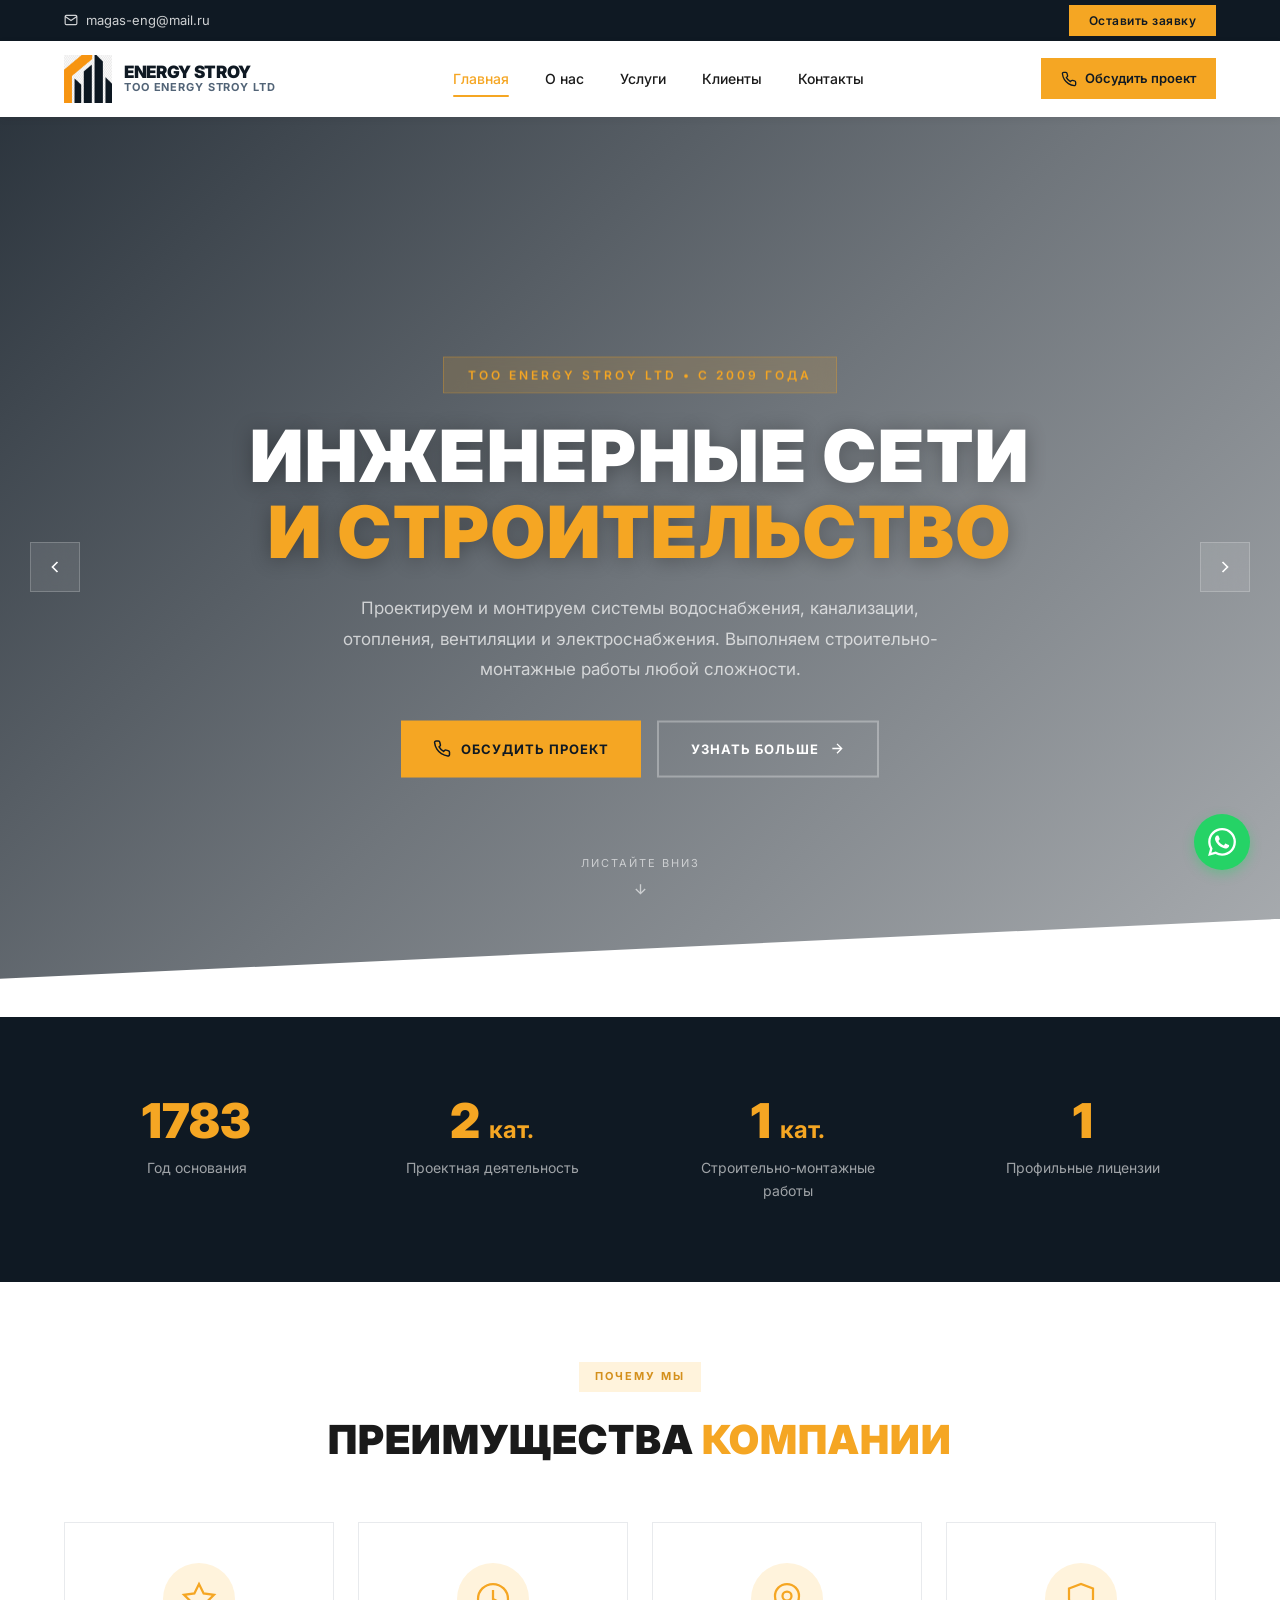
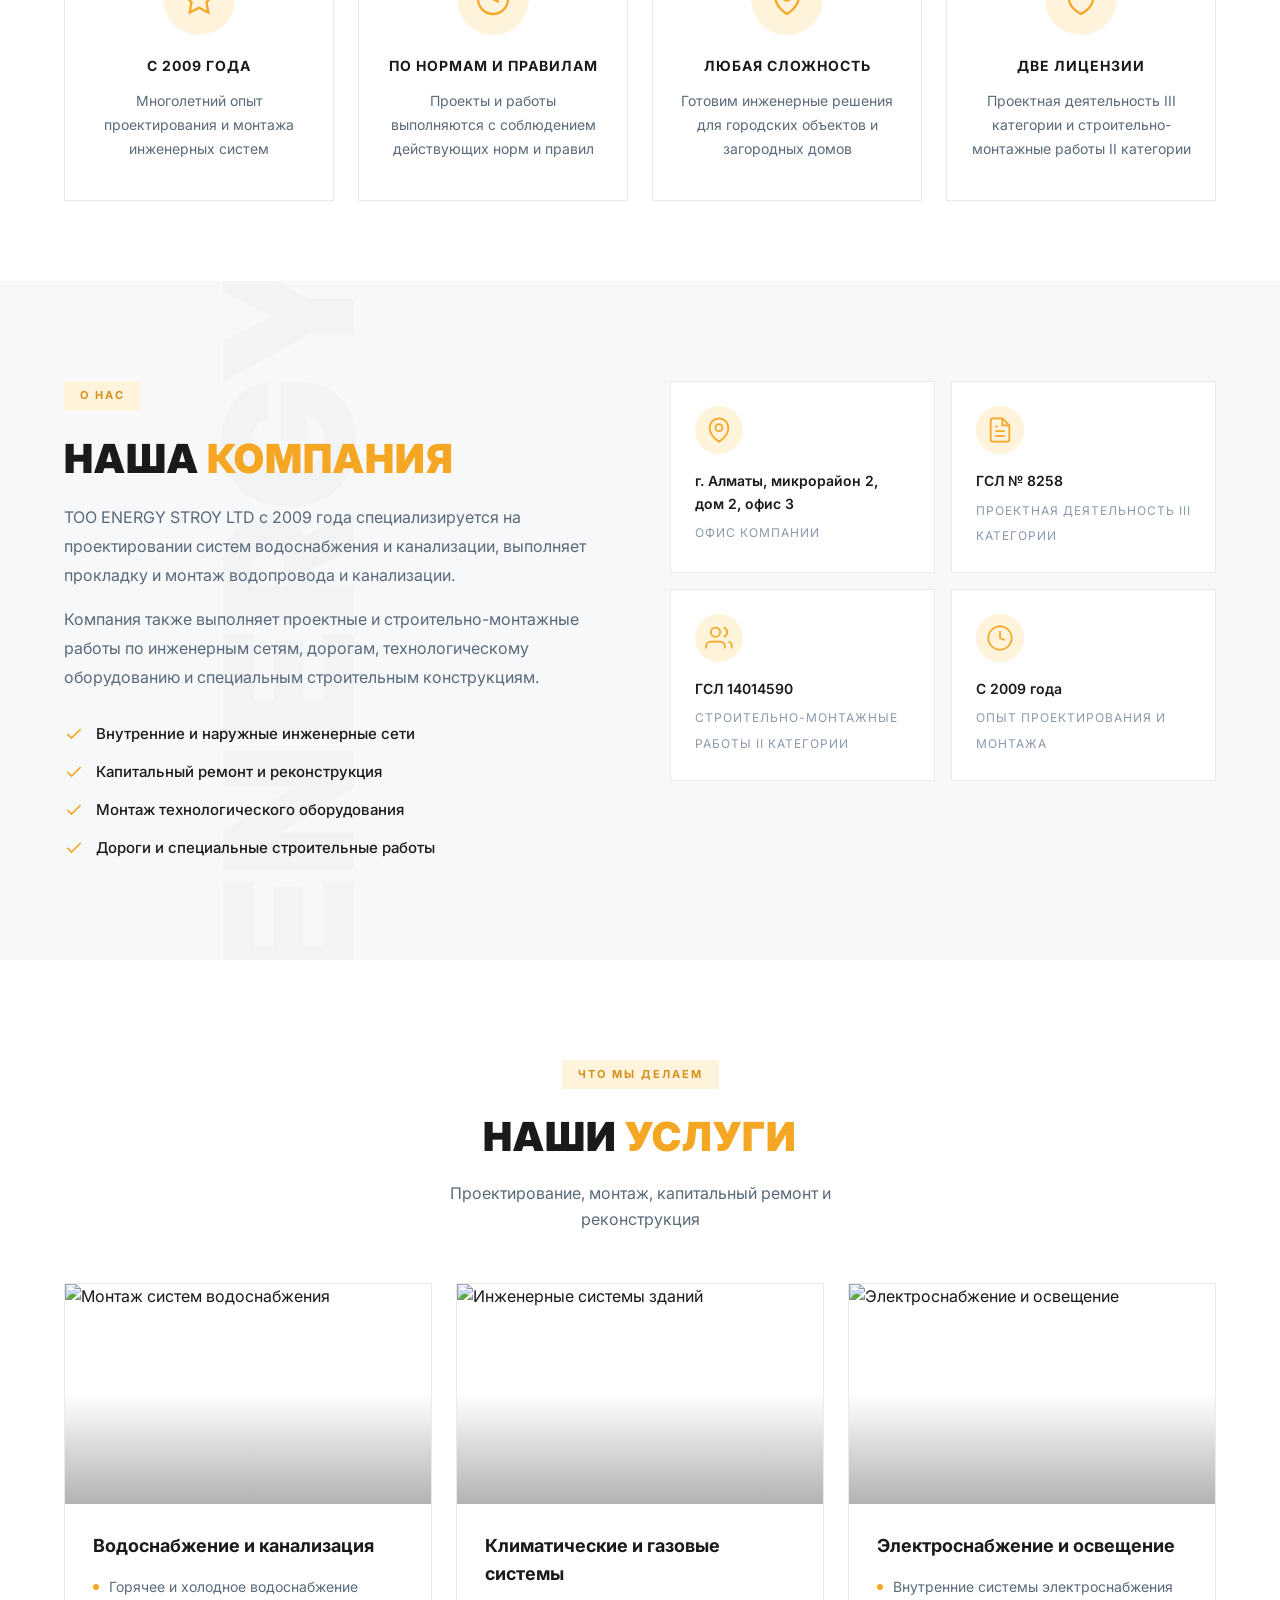
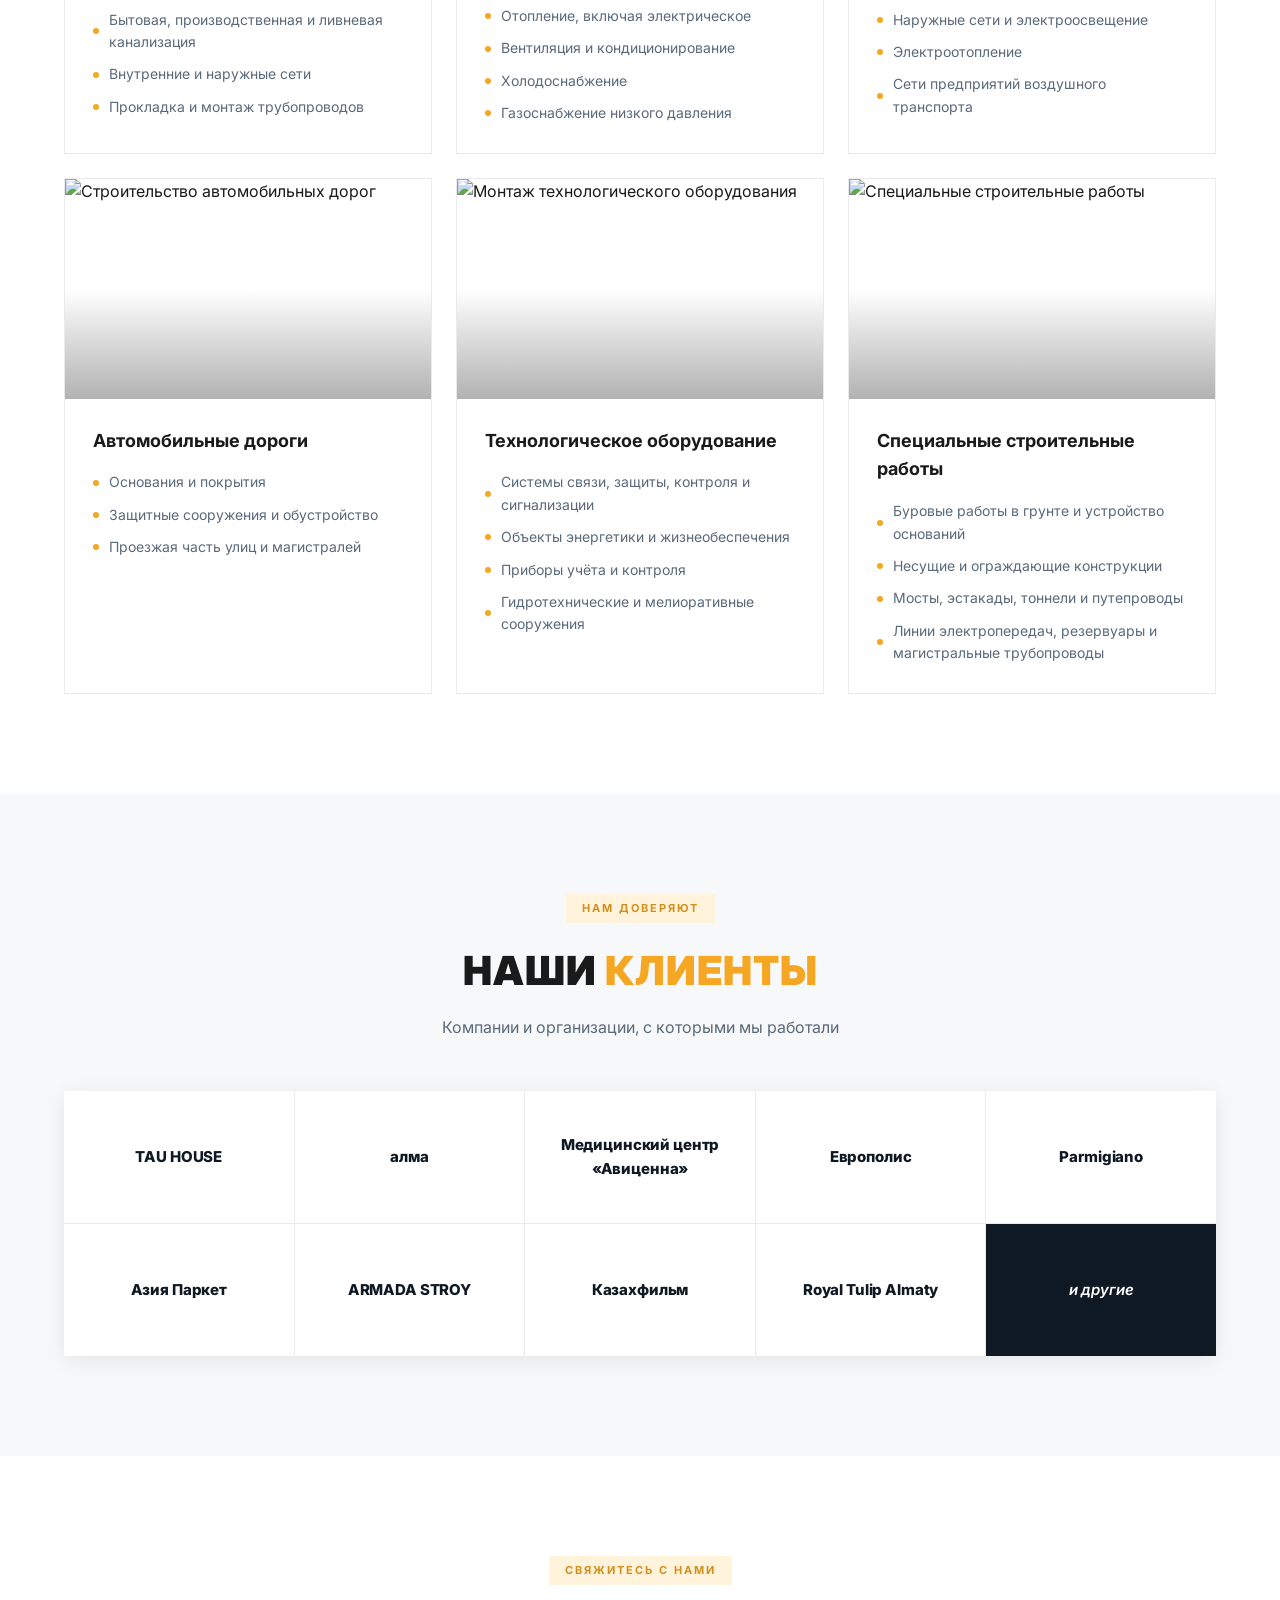
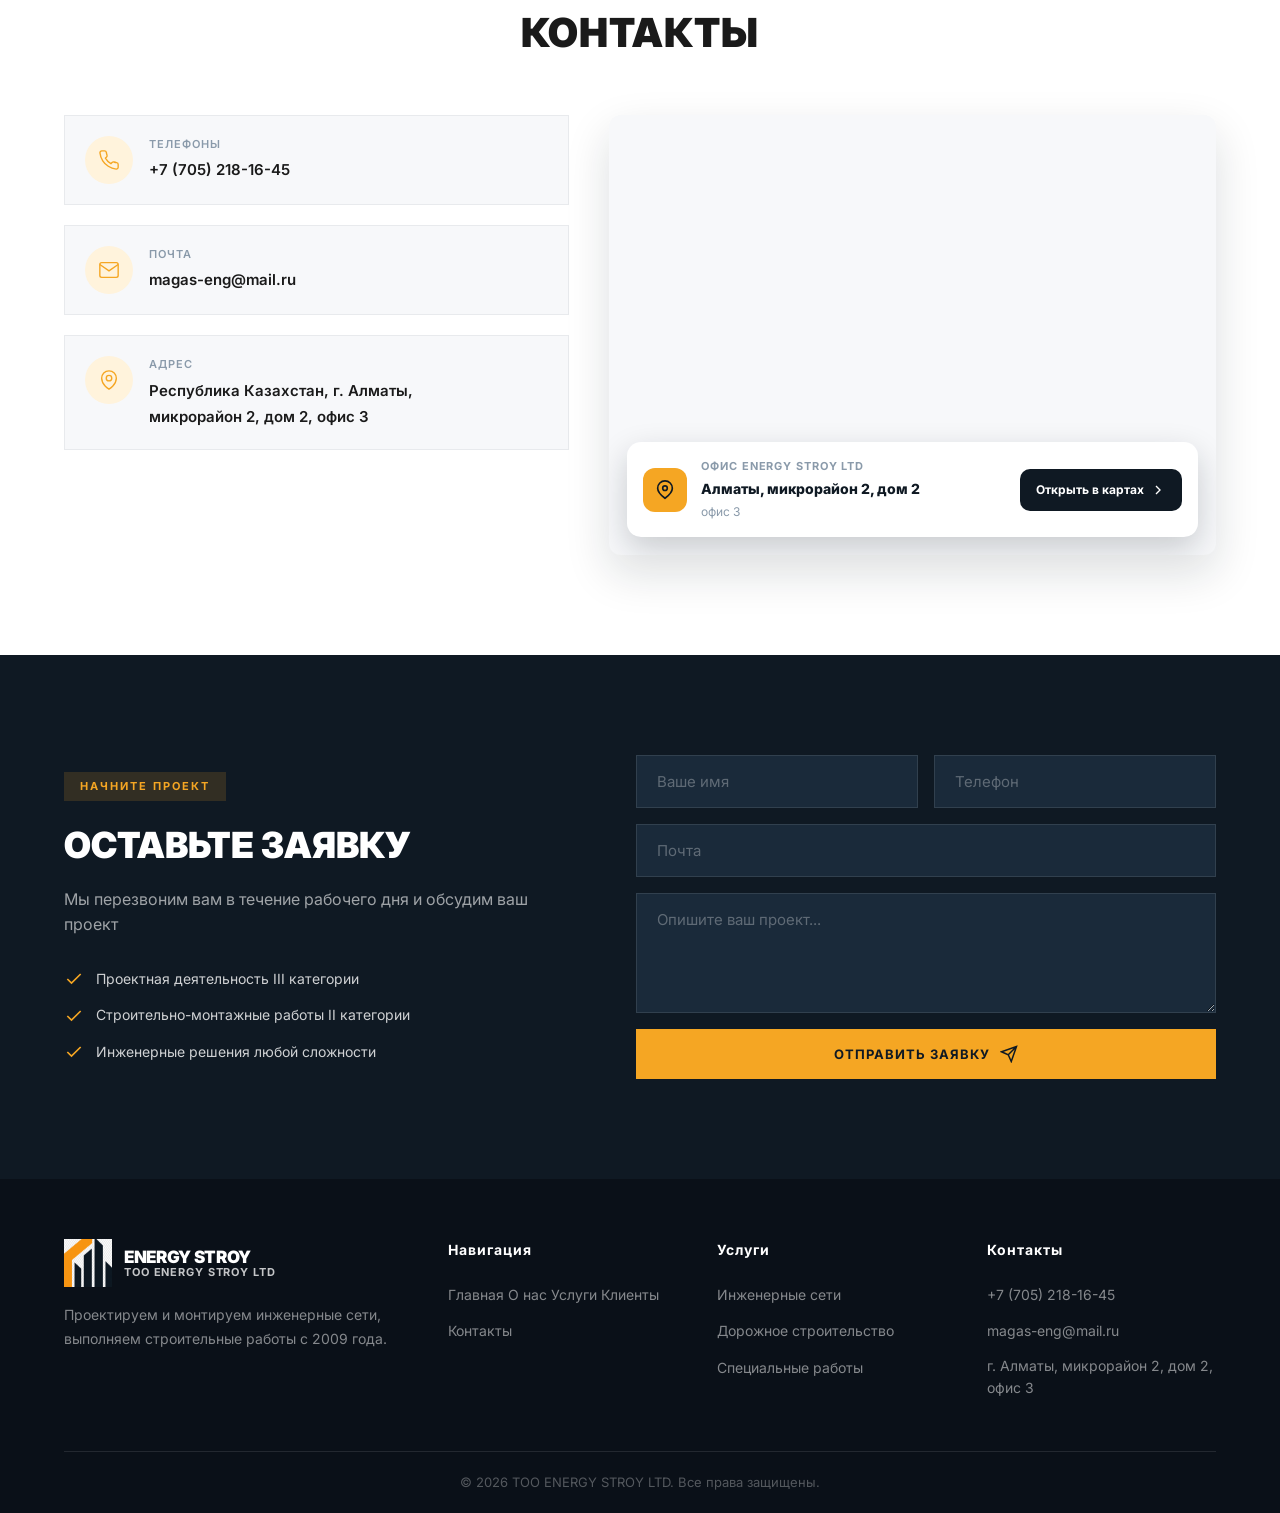
==== index.html @ fb9aecaf "Restore original mark with updated company name" ====
<!DOCTYPE html>
<html lang="ru">
<head>
    <meta charset="UTF-8">
    <meta name="viewport" content="width=device-width, initial-scale=1.0">
    <meta name="description" content="TOO ENERGY STROY LTD — проектирование инженерных сетей и строительно-монтажные работы в Алматы.">
    <link rel="icon" type="image/png" href="logo4.png">
    <title>TOO ENERGY STROY LTD</title>
    <script>
        if (window.location.hash) {
            history.replaceState(null, null, window.location.pathname + window.location.search);
            window.scrollTo(0, 0);
        }
    </script>
    <link rel="stylesheet" href="style.css?v=5">
    <link rel="preconnect" href="https://fonts.googleapis.com">
    <link rel="preconnect" href="https://fonts.gstatic.com" crossorigin>
    <link href="https://fonts.googleapis.com/css2?family=Inter:wght@300;400;500;600;700;800;900&display=swap" rel="stylesheet">
</head>
<body>

<!-- TOP BAR -->
<div class="top-bar">
    <div class="container">
        <div class="top-bar-left">
            <a href="mailto:magas-eng@mail.ru">
                <svg width="14" height="14" viewBox="0 0 24 24" fill="none" stroke="currentColor" stroke-width="2"><path d="M4 4h16c1.1 0 2 .9 2 2v12c0 1.1-.9 2-2 2H4c-1.1 0-2-.9-2-2V6c0-1.1.9-2 2-2z"/><path d="M22 6l-10 7L2 6"/></svg>
                magas-eng@mail.ru
            </a>
        </div>
        <div class="top-bar-right">
            <a href="#contact-form" class="top-bar-btn">Оставить заявку</a>
        </div>
    </div>
</div>

<!-- NAVBAR -->
<nav class="navbar" id="navbar">
    <div class="container">
        <a href="#home" class="logo brand-wordmark" aria-label="TOO ENERGY STROY LTD">
            <span class="brand-symbol-frame" aria-hidden="true"><img src="logo4.png" alt="" class="brand-symbol"></span>
            <span class="brand-copy"><strong>ENERGY STROY</strong><small>TOO ENERGY STROY LTD</small></span>
        </a>
        <ul class="nav-links" id="navLinks">
            <li><a href="#home" class="active">Главная</a></li>
            <li><a href="#about">О нас</a></li>
            <li><a href="#services">Услуги</a></li>
            <li><a href="#portfolio">Клиенты</a></li>
            <li><a href="#contacts">Контакты</a></li>
        </ul>
        <a href="#contact-form" class="nav-cta">
            <svg width="16" height="16" viewBox="0 0 24 24" fill="none" stroke="currentColor" stroke-width="2"><path d="M22 16.92v3a2 2 0 01-2.18 2 19.79 19.79 0 01-8.63-3.07 19.5 19.5 0 01-6-6 19.79 19.79 0 01-3.07-8.67A2 2 0 014.11 2h3a2 2 0 012 1.72c.127.96.361 1.903.7 2.81a2 2 0 01-.45 2.11L8.09 9.91a16 16 0 006 6l1.27-1.27a2 2 0 012.11-.45c.907.339 1.85.573 2.81.7A2 2 0 0122 16.92z"/></svg>
            Обсудить проект
        </a>
        <button class="mobile-toggle" id="mobileToggle" aria-label="Меню">
            <span></span>
            <span></span>
            <span></span>
        </button>
    </div>
</nav>

<!-- HERO -->
<section id="home" class="hero">
    <div class="hero-slider">
        <div class="hero-slide active" style="background-image: url('https://images.unsplash.com/photo-1504307651254-35680f356dfd?w=1920&q=80')"></div>
        <div class="hero-slide" style="background-image: url('https://images.unsplash.com/photo-1541888946425-d81bb19240f5?w=1920&q=80')"></div>
        <div class="hero-slide" style="background-image: url('https://images.unsplash.com/photo-1589939705384-5185137a7f0f?w=1920&q=80')"></div>

    </div>
    <div class="hero-overlay"></div>
    <div class="hero-content">
        <div class="hero-badge" data-animate="fade-up">TOO ENERGY STROY LTD • С 2009 ГОДА</div>
        <h1 class="hero-title" data-animate="fade-up" data-delay="100">
            ИНЖЕНЕРНЫЕ СЕТИ<br><span class="accent">И СТРОИТЕЛЬСТВО</span>
        </h1>
        <p class="hero-desc" data-animate="fade-up" data-delay="200">
            Проектируем и монтируем системы водоснабжения, канализации, отопления, вентиляции и электроснабжения. Выполняем строительно-монтажные работы любой сложности.
        </p>
        <div class="hero-buttons" data-animate="fade-up" data-delay="300">
            <a href="#contact-form" class="btn btn-primary">
                <svg width="18" height="18" viewBox="0 0 24 24" fill="none" stroke="currentColor" stroke-width="2"><path d="M22 16.92v3a2 2 0 01-2.18 2 19.79 19.79 0 01-8.63-3.07 19.5 19.5 0 01-6-6 19.79 19.79 0 01-3.07-8.67A2 2 0 014.11 2h3a2 2 0 012 1.72c.127.96.361 1.903.7 2.81a2 2 0 01-.45 2.11L8.09 9.91a16 16 0 006 6l1.27-1.27a2 2 0 012.11-.45c.907.339 1.85.573 2.81.7A2 2 0 0122 16.92z"/></svg>
                ОБСУДИТЬ ПРОЕКТ
            </a>
            <a href="#about" class="btn btn-outline">
                УЗНАТЬ БОЛЬШЕ
                <svg width="16" height="16" viewBox="0 0 24 24" fill="none" stroke="currentColor" stroke-width="2"><path d="M5 12h14M12 5l7 7-7 7"/></svg>
            </a>
        </div>
    </div>
    <div class="hero-nav">
        <button class="hero-prev" aria-label="Предыдущий">
            <svg width="20" height="20" viewBox="0 0 24 24" fill="none" stroke="currentColor" stroke-width="2"><path d="M15 18l-6-6 6-6"/></svg>
        </button>
        <button class="hero-next" aria-label="Следующий">
            <svg width="20" height="20" viewBox="0 0 24 24" fill="none" stroke="currentColor" stroke-width="2"><path d="M9 18l6-6-6-6"/></svg>
        </button>
    </div>
    <div class="hero-bottom-shape"></div>
    <div class="hero-scroll">
        <span>Листайте вниз</span>
        <svg width="16" height="16" viewBox="0 0 24 24" fill="none" stroke="currentColor" stroke-width="2"><path d="M12 5v14M19 12l-7 7-7-7"/></svg>
    </div>
</section>

<!-- COUNTERS -->
<section class="counters">
    <div class="container">
        <div class="counters-grid">
            <div class="counter-item">
                <div class="counter-number" data-target="2009">0</div>
                <div class="counter-suffix"></div>
                <div class="counter-label">Год основания</div>
            </div>
            <div class="counter-item">
                <div class="counter-number" data-target="3">0</div>
                <div class="counter-suffix"> кат.</div>
                <div class="counter-label">Проектная деятельность</div>
            </div>
            <div class="counter-item">
                <div class="counter-number" data-target="2">0</div>
                <div class="counter-suffix"> кат.</div>
                <div class="counter-label">Строительно-монтажные работы</div>
            </div>
            <div class="counter-item">
                <div class="counter-number" data-target="2">0</div>
                <div class="counter-suffix"></div>
                <div class="counter-label">Профильные лицензии</div>
            </div>
        </div>
    </div>
</section>

<!-- FEATURES -->
<section class="features">
    <div class="container">
        <div class="section-header">
            <span class="section-tag">Почему мы</span>
            <h2 class="section-title">ПРЕИМУЩЕСТВА <span class="accent">КОМПАНИИ</span></h2>
        </div>
        <div class="features-grid">
            <div class="feature-item" data-animate="fade-up">
                <div class="feature-icon">
                    <svg width="36" height="36" viewBox="0 0 24 24" fill="none" stroke="currentColor" stroke-width="1.5">
                        <path d="M12 2l3.09 6.26L22 9.27l-5 4.87 1.18 6.88L12 17.77l-6.18 3.25L7 14.14 2 9.27l6.91-1.01L12 2z"/>
                    </svg>
                </div>
                <h3>С 2009 ГОДА</h3>
                <p>Многолетний опыт проектирования и монтажа инженерных систем</p>
            </div>
            <div class="feature-item" data-animate="fade-up" data-delay="100">
                <div class="feature-icon">
                    <svg width="36" height="36" viewBox="0 0 24 24" fill="none" stroke="currentColor" stroke-width="1.5">
                        <circle cx="12" cy="12" r="10"/>
                        <path d="M12 6v6l4 2"/>
                    </svg>
                </div>
                <h3>ПО НОРМАМ И ПРАВИЛАМ</h3>
                <p>Проекты и работы выполняются с соблюдением действующих норм и правил</p>
            </div>
            <div class="feature-item" data-animate="fade-up" data-delay="200">
                <div class="feature-icon">
                    <svg width="36" height="36" viewBox="0 0 24 24" fill="none" stroke="currentColor" stroke-width="1.5">
                        <path d="M12 22s-8-4.5-8-11.8A8 8 0 0112 2a8 8 0 018 8.2c0 7.3-8 11.8-8 11.8z"/>
                        <circle cx="12" cy="10" r="3"/>
                    </svg>
                </div>
                <h3>ЛЮБАЯ СЛОЖНОСТЬ</h3>
                <p>Готовим инженерные решения для городских объектов и загородных домов</p>
            </div>
            <div class="feature-item" data-animate="fade-up" data-delay="300">
                <div class="feature-icon">
                    <svg width="36" height="36" viewBox="0 0 24 24" fill="none" stroke="currentColor" stroke-width="1.5">
                        <path d="M12 22s8-4 8-10V5l-8-3-8 3v7c0 6 8 10 8 10z"/>
                    </svg>
                </div>
                <h3>ДВЕ ЛИЦЕНЗИИ</h3>
                <p>Проектная деятельность III категории и строительно-монтажные работы II категории</p>
            </div>
        </div>
    </div>
</section>

<!-- ABOUT -->
<section id="about" class="about">
    <div class="about-bg-text">ENERGY</div>
    <div class="container">
        <div class="about-layout">
            <div class="about-left" data-animate="fade-right">
                <span class="section-tag">О нас</span>
                <h2 class="section-title left">НАША <span class="accent">КОМПАНИЯ</span></h2>
                <p class="about-text">TOO ENERGY STROY LTD с 2009 года специализируется на проектировании систем водоснабжения и канализации, выполняет прокладку и монтаж водопровода и канализации.</p>
                <p class="about-text">Компания также выполняет проектные и строительно-монтажные работы по инженерным сетям, дорогам, технологическому оборудованию и специальным строительным конструкциям.</p>
                <div class="about-principles">
                    <div class="principle">
                        <svg width="20" height="20" viewBox="0 0 24 24" fill="none" stroke="currentColor" stroke-width="2"><path d="M20 6L9 17l-5-5"/></svg>
                        <span>Внутренние и наружные инженерные сети</span>
                    </div>
                    <div class="principle">
                        <svg width="20" height="20" viewBox="0 0 24 24" fill="none" stroke="currentColor" stroke-width="2"><path d="M20 6L9 17l-5-5"/></svg>
                        <span>Капитальный ремонт и реконструкция</span>
                    </div>
                    <div class="principle">
                        <svg width="20" height="20" viewBox="0 0 24 24" fill="none" stroke="currentColor" stroke-width="2"><path d="M20 6L9 17l-5-5"/></svg>
                        <span>Монтаж технологического оборудования</span>
                    </div>
                    <div class="principle">
                        <svg width="20" height="20" viewBox="0 0 24 24" fill="none" stroke="currentColor" stroke-width="2"><path d="M20 6L9 17l-5-5"/></svg>
                        <span>Дороги и специальные строительные работы</span>
                    </div>
                </div>
            </div>
            <div class="about-right" data-animate="fade-left">
                <div class="about-card">
                    <div class="about-card-icon">
                        <svg width="28" height="28" viewBox="0 0 24 24" fill="none" stroke="currentColor" stroke-width="1.5">
                            <path d="M12 22s-8-4.5-8-11.8A8 8 0 0112 2a8 8 0 018 8.2c0 7.3-8 11.8-8 11.8z"/>
                            <circle cx="12" cy="10" r="3"/>
                        </svg>
                    </div>
                    <span class="about-card-value">г. Алматы, микрорайон 2, дом 2, офис 3</span>
                    <span class="about-card-label">Офис компании</span>
                </div>
                <div class="about-card">
                    <div class="about-card-icon">
                        <svg width="28" height="28" viewBox="0 0 24 24" fill="none" stroke="currentColor" stroke-width="1.5">
                            <path d="M14 2H6a2 2 0 00-2 2v16a2 2 0 002 2h12a2 2 0 002-2V8z"/>
                            <path d="M14 2v6h6M16 13H8M16 17H8M10 9H8"/>
                        </svg>
                    </div>
                    <span class="about-card-value">ГСЛ № 8258</span>
                    <span class="about-card-label">Проектная деятельность III категории</span>
                </div>
                <div class="about-card">
                    <div class="about-card-icon">
                        <svg width="28" height="28" viewBox="0 0 24 24" fill="none" stroke="currentColor" stroke-width="1.5">
                            <path d="M17 21v-2a4 4 0 00-4-4H5a4 4 0 00-4 4v2"/>
                            <circle cx="9" cy="7" r="4"/>
                            <path d="M23 21v-2a4 4 0 00-3-3.87M16 3.13a4 4 0 010 7.75"/>
                        </svg>
                    </div>
                    <span class="about-card-value">ГСЛ 14014590</span>
                    <span class="about-card-label">Строительно-монтажные работы II категории</span>
                </div>
                <div class="about-card">
                    <div class="about-card-icon">
                        <svg width="28" height="28" viewBox="0 0 24 24" fill="none" stroke="currentColor" stroke-width="1.5">
                            <circle cx="12" cy="12" r="10"/>
                            <path d="M12 6v6l4 2"/>
                        </svg>
                    </div>
                    <span class="about-card-value">С 2009 года</span>
                    <span class="about-card-label">Опыт проектирования и монтажа</span>
                </div>
            </div>
        </div>
    </div>
</section>

<!-- SERVICES -->
<section id="services" class="services">
    <div class="container">
        <div class="section-header">
            <span class="section-tag">Что мы делаем</span>
            <h2 class="section-title">НАШИ <span class="accent">УСЛУГИ</span></h2>
            <p class="section-desc">Проектирование, монтаж, капитальный ремонт и реконструкция</p>
        </div>
        <div class="services-grid">
            <div class="service-card" data-animate="fade-up">
                <div class="service-card-img">
                    <img src="https://images.unsplash.com/photo-1585704032915-c3400ca199e7?w=800&q=80" alt="Монтаж систем водоснабжения" loading="lazy">
                    <div class="service-card-overlay">
                        <svg width="40" height="40" viewBox="0 0 24 24" fill="none" stroke="currentColor" stroke-width="1.5">
                            <path d="M12 2.7S5.5 10 5.5 15.1a6.5 6.5 0 0013 0C18.5 10 12 2.7 12 2.7z"/>
                        </svg>
                    </div>
                </div>
                <div class="service-card-body">
                    <h3>Водоснабжение и канализация</h3>
                    <div class="service-list">
                        <span>Горячее и холодное водоснабжение</span>
                        <span>Бытовая, производственная и ливневая канализация</span>
                        <span>Внутренние и наружные сети</span>
                        <span>Прокладка и монтаж трубопроводов</span>
                    </div>
                </div>
            </div>
            <div class="service-card" data-animate="fade-up" data-delay="100">
                <div class="service-card-img">
                    <img src="https://images.unsplash.com/photo-1581094794329-c8112a89af12?w=800&q=80" alt="Инженерные системы зданий" loading="lazy">
                    <div class="service-card-overlay">
                        <svg width="40" height="40" viewBox="0 0 24 24" fill="none" stroke="currentColor" stroke-width="1.5">
                            <path d="M4 20V9l8-5 8 5v11M8 20v-7h8v7M9 9h6"/>
                        </svg>
                    </div>
                </div>
                <div class="service-card-body">
                    <h3>Климатические и газовые системы</h3>
                    <div class="service-list">
                        <span>Отопление, включая электрическое</span>
                        <span>Вентиляция и кондиционирование</span>
                        <span>Холодоснабжение</span>
                        <span>Газоснабжение низкого давления</span>
                    </div>
                </div>
            </div>
            <div class="service-card" data-animate="fade-up" data-delay="200">
                <div class="service-card-img">
                    <img src="https://images.unsplash.com/photo-1473341304170-971dccb5ac1e?w=800&q=80" alt="Электроснабжение и освещение" loading="lazy">
                    <div class="service-card-overlay">
                        <svg width="40" height="40" viewBox="0 0 24 24" fill="none" stroke="currentColor" stroke-width="1.5">
                            <path d="M13 2L5 14h7l-1 8 8-12h-7l1-8z"/>
                        </svg>
                    </div>
                </div>
                <div class="service-card-body">
                    <h3>Электроснабжение и освещение</h3>
                    <div class="service-list">
                        <span>Внутренние системы электроснабжения</span>
                        <span>Наружные сети и электроосвещение</span>
                        <span>Электроотопление</span>
                        <span>Сети предприятий воздушного транспорта</span>
                    </div>
                </div>
            </div>
            <div class="service-card" data-animate="fade-up">
                <div class="service-card-img">
                    <img src="https://images.unsplash.com/photo-1500530855697-b586d89ba3ee?w=800&q=80" alt="Строительство автомобильных дорог" loading="lazy">
                    <div class="service-card-overlay">
                        <svg width="40" height="40" viewBox="0 0 24 24" fill="none" stroke="currentColor" stroke-width="1.5"><path d="M3 19h18M5 16l2-9h10l2 9M8 16v3M16 16v3M9 11h6"/></svg>
                    </div>
                </div>
                <div class="service-card-body">
                    <h3>Автомобильные дороги</h3>
                    <div class="service-list">
                        <span>Основания и покрытия</span><span>Защитные сооружения и обустройство</span><span>Проезжая часть улиц и магистралей</span>
                    </div>
                </div>
            </div>
            <div class="service-card" data-animate="fade-up" data-delay="100">
                <div class="service-card-img">
                    <img src="https://images.unsplash.com/photo-1513828583688-c52646db42da?w=800&q=80" alt="Монтаж технологического оборудования" loading="lazy">
                    <div class="service-card-overlay"><svg width="40" height="40" viewBox="0 0 24 24" fill="none" stroke="currentColor" stroke-width="1.5"><circle cx="12" cy="12" r="3"/><path d="M19.4 15a1.7 1.7 0 00.34 1.88l.06.06-2.83 2.83-.06-.06A1.7 1.7 0 0015 19.4a1.7 1.7 0 00-1 .6 1.7 1.7 0 00-.4 1.1V21H9.6v-.1a1.7 1.7 0 00-1.1-1.5 1.7 1.7 0 00-1.88.34l-.06.06-2.83-2.83.06-.06A1.7 1.7 0 004.6 15a1.7 1.7 0 00-.6-1 1.7 1.7 0 00-1.1-.4H3V9.6h.1A1.7 1.7 0 004.6 8.5a1.7 1.7 0 00-.34-1.88l-.06-.06 2.83-2.83.06.06A1.7 1.7 0 009 4.6a1.7 1.7 0 001-.6 1.7 1.7 0 00.4-1.1V3h4v.1A1.7 1.7 0 0015.5 4.6a1.7 1.7 0 001.88-.34l.06-.06 2.83 2.83-.06.06A1.7 1.7 0 0019.4 9c.08.37.29.72.6 1 .3.26.69.4 1.1.4h.1v4h-.1A1.7 1.7 0 0019.4 15z"/></svg></div>
                </div>
                <div class="service-card-body">
                    <h3>Технологическое оборудование</h3>
                    <div class="service-list"><span>Системы связи, защиты, контроля и сигнализации</span><span>Объекты энергетики и жизнеобеспечения</span><span>Приборы учёта и контроля</span><span>Гидротехнические и мелиоративные сооружения</span></div>
                </div>
            </div>
            <div class="service-card" data-animate="fade-up" data-delay="200">
                <div class="service-card-img">
                    <img src="https://images.unsplash.com/photo-1504917595217-d4dc5ebe6122?w=800&q=80" alt="Специальные строительные работы" loading="lazy">
                    <div class="service-card-overlay"><svg width="40" height="40" viewBox="0 0 24 24" fill="none" stroke="currentColor" stroke-width="1.5"><path d="M2 20h20M5 20V9l7-5 7 5v11M8 20v-6h8v6"/></svg></div>
                </div>
                <div class="service-card-body">
                    <h3>Специальные строительные работы</h3>
                    <div class="service-list"><span>Буровые работы в грунте и устройство оснований</span><span>Несущие и ограждающие конструкции</span><span>Мосты, эстакады, тоннели и путепроводы</span><span>Линии электропередач, резервуары и магистральные трубопроводы</span></div>
                </div>
            </div>
        </div>
    </div>
</section>

<!-- PORTFOLIO -->
<section id="portfolio" class="portfolio">
    <div class="container">
        <div class="section-header">
            <span class="section-tag">Нам доверяют</span>
            <h2 class="section-title">НАШИ <span class="accent">КЛИЕНТЫ</span></h2>
            <p class="section-desc">Компании и организации, с которыми мы работали</p>
        </div>
        <div class="clients-grid">
            <div class="client-name" data-animate="fade-up">TAU HOUSE</div>
            <div class="client-name" data-animate="fade-up" data-delay="50">алма</div>
            <div class="client-name" data-animate="fade-up" data-delay="100">Медицинский центр «Авиценна»</div>
            <div class="client-name" data-animate="fade-up" data-delay="150">Европолис</div>
            <div class="client-name" data-animate="fade-up">Parmigiano</div>
            <div class="client-name" data-animate="fade-up" data-delay="50">Азия Паркет</div>
            <div class="client-name" data-animate="fade-up" data-delay="100">ARMADA STROY</div>
            <div class="client-name" data-animate="fade-up" data-delay="150">Казахфильм</div>
            <div class="client-name" data-animate="fade-up">Royal Tulip Almaty</div>
            <div class="client-name client-name-more" data-animate="fade-up" data-delay="50">и другие</div>
        </div>
    </div>
</section>

<!-- CONTACTS -->
<section id="contacts" class="contacts">
    <div class="container">
        <div class="section-header">
            <span class="section-tag">Свяжитесь с нами</span>
            <h2 class="section-title">КОНТАКТЫ</h2>
        </div>
        <div class="contacts-layout">
            <div class="contacts-info" data-animate="fade-right">
                <div class="contact-items">
                    <div class="contact-item">
                        <div class="contact-icon">
                            <svg width="22" height="22" viewBox="0 0 24 24" fill="none" stroke="currentColor" stroke-width="1.5">
                                <path d="M22 16.92v3a2 2 0 01-2.18 2 19.79 19.79 0 01-8.63-3.07 19.5 19.5 0 01-6-6 19.79 19.79 0 01-3.07-8.67A2 2 0 014.11 2h3a2 2 0 012 1.72c.127.96.361 1.903.7 2.81a2 2 0 01-.45 2.11L8.09 9.91a16 16 0 006 6l1.27-1.27a2 2 0 012.11-.45c.907.339 1.85.573 2.81.7A2 2 0 0122 16.92z"/>
                            </svg>
                        </div>
                        <div>
                            <span class="contact-label">Телефоны</span>
                            <a href="tel:+77052181645" class="contact-value">+7 (705) 218-16-45</a>
                        </div>
                    </div>
                    <div class="contact-item">
                        <div class="contact-icon">
                            <svg width="22" height="22" viewBox="0 0 24 24" fill="none" stroke="currentColor" stroke-width="1.5">
                                <path d="M4 4h16c1.1 0 2 .9 2 2v12c0 1.1-.9 2-2 2H4c-1.1 0-2-.9-2-2V6c0-1.1.9-2 2-2z"/>
                                <path d="M22 6l-10 7L2 6"/>
                            </svg>
                        </div>
                        <div>
                            <span class="contact-label">Почта</span>
                            <a href="mailto:magas-eng@mail.ru" class="contact-value">magas-eng@mail.ru</a>
                        </div>
                    </div>
                    <div class="contact-item">
                        <div class="contact-icon">
                            <svg width="22" height="22" viewBox="0 0 24 24" fill="none" stroke="currentColor" stroke-width="1.5">
                                <path d="M12 22s-8-4.5-8-11.8A8 8 0 0112 2a8 8 0 018 8.2c0 7.3-8 11.8-8 11.8z"/>
                                <circle cx="12" cy="10" r="3"/>
                            </svg>
                        </div>
                        <div>
                            <span class="contact-label">Адрес</span>
                            <span class="contact-value">Республика Казахстан, г. Алматы,<br>микрорайон 2, дом 2, офис 3</span>
                        </div>
                    </div>
                </div>
            </div>
            <div class="contacts-map" data-animate="fade-left">
                <div id="map">
                    <iframe
                        title="TOO ENERGY STROY LTD на Яндекс Картах — микрорайон 2, дом 2, Алматы"
                        src="https://yandex.ru/map-widget/v1/?text=%D0%90%D0%BB%D0%BC%D0%B0%D1%82%D1%8B%2C%20%D0%BC%D0%B8%D0%BA%D1%80%D0%BE%D1%80%D0%B0%D0%B9%D0%BE%D0%BD%202%2C%20%D0%B4%D0%BE%D0%BC%202&amp;z=16"
                        loading="lazy"
                        allowfullscreen>
                    </iframe>
                    <div class="map-card">
                        <div class="map-pin" aria-hidden="true">
                            <svg width="22" height="22" viewBox="0 0 24 24" fill="none" stroke="currentColor" stroke-width="1.8">
                                <path d="M20 10c0 5-8 11-8 11S4 15 4 10a8 8 0 1 1 16 0Z"/>
                                <circle cx="12" cy="10" r="2.5"/>
                            </svg>
                        </div>
                        <div class="map-address">
                            <span>Офис ENERGY STROY LTD</span>
                            <strong>Алматы, микрорайон 2, дом 2</strong>
                            <small>офис 3</small>
                        </div>
                        <a class="map-link" href="https://yandex.ru/maps/?text=%D0%90%D0%BB%D0%BC%D0%B0%D1%82%D1%8B%2C%20%D0%BC%D0%B8%D0%BA%D1%80%D0%BE%D1%80%D0%B0%D0%B9%D0%BE%D0%BD%202%2C%20%D0%B4%D0%BE%D0%BC%202" target="_blank" rel="noopener">
                            Открыть в картах
                            <svg width="16" height="16" viewBox="0 0 24 24" fill="none" stroke="currentColor" stroke-width="2"><path d="m9 18 6-6-6-6"/></svg>
                        </a>
                    </div>
                </div>
            </div>
        </div>
    </div>
</section>

<!-- CONTACT FORM -->
<section id="contact-form" class="contact-form-section">
    <div class="container">
        <div class="form-layout">
            <div class="form-info" data-animate="fade-right">
                <span class="section-tag light">Начните проект</span>
                <h2>ОСТАВЬТЕ <span class="accent">ЗАЯВКУ</span></h2>
                <p>Мы перезвоним вам в течение рабочего дня и обсудим ваш проект</p>
                <div class="form-features">
                    <div class="form-feature">
                        <svg width="20" height="20" viewBox="0 0 24 24" fill="none" stroke="currentColor" stroke-width="2"><path d="M20 6L9 17l-5-5"/></svg>
                        <span>Проектная деятельность III категории</span>
                    </div>
                    <div class="form-feature">
                        <svg width="20" height="20" viewBox="0 0 24 24" fill="none" stroke="currentColor" stroke-width="2"><path d="M20 6L9 17l-5-5"/></svg>
                        <span>Строительно-монтажные работы II категории</span>
                    </div>
                    <div class="form-feature">
                        <svg width="20" height="20" viewBox="0 0 24 24" fill="none" stroke="currentColor" stroke-width="2"><path d="M20 6L9 17l-5-5"/></svg>
                        <span>Инженерные решения любой сложности</span>
                    </div>
                </div>
            </div>
            <form class="custom-form" id="projectForm" data-animate="fade-left">
                <div class="form-row">
                    <input type="text" name="entry.195708288" placeholder="Ваше имя" required minlength="2">
                    <input type="tel" name="entry.837627139" placeholder="Телефон" required id="phone" pattern="[\+]\d{1}\s\(\d{3}\)\s\d{3}-\d{2}-\d{2}">
                </div>
                <input type="email" name="entry.1819887641" placeholder="Почта" pattern="[a-z0-9._%+\-]+@[a-z0-9.\-]+\.[a-z]{2,}$">
                <textarea name="entry.745570409" placeholder="Опишите ваш проект..." rows="4" minlength="10"></textarea>
                <div class="form-error" id="formError"></div>
                <button type="submit" class="btn btn-primary btn-full" id="submitBtn">
                    ОТПРАВИТЬ ЗАЯВКУ
                    <svg width="18" height="18" viewBox="0 0 24 24" fill="none" stroke="currentColor" stroke-width="2"><path d="M22 2L11 13M22 2l-7 20-4-9-9-4 20-7z"/></svg>
                </button>
                <div class="form-timer" id="formTimer"></div>
            </form>
        </div>
    </div>
</section>

<!-- FOOTER -->
<footer class="footer">
    <div class="container">
        <div class="footer-top">
            <div class="footer-brand">
                <a href="#home" class="logo brand-wordmark footer-wordmark" aria-label="TOO ENERGY STROY LTD">
                    <span class="brand-symbol-frame" aria-hidden="true"><img src="logo4.png" alt="" class="brand-symbol"></span>
                    <span class="brand-copy"><strong>ENERGY STROY</strong><small>TOO ENERGY STROY LTD</small></span>
                </a>
                <p>Проектируем и монтируем инженерные сети, выполняем строительные работы с 2009 года.</p>
            </div>
            <div class="footer-links">
                <h4>Навигация</h4>
                <a href="#home">Главная</a>
                <a href="#about">О нас</a>
                <a href="#services">Услуги</a>
                <a href="#portfolio">Клиенты</a>
                <a href="#contacts">Контакты</a>
            </div>
            <div class="footer-links">
                <h4>Услуги</h4>
                <a href="#services">Инженерные сети</a>
                <a href="#services">Дорожное строительство</a>
                <a href="#services">Специальные работы</a>
            </div>
            <div class="footer-contacts">
                <h4>Контакты</h4>
                <a href="tel:+77052181645">+7 (705) 218-16-45</a>
                <a href="mailto:magas-eng@mail.ru">magas-eng@mail.ru</a>
                <span>г. Алматы, микрорайон 2, дом 2, офис 3</span>
            </div>
        </div>
        <div class="footer-bottom">
            <span>&copy; 2026 TOO ENERGY STROY LTD. Все права защищены.</span>
        </div>
    </div>
</footer>

<!-- WHATSAPP -->
<a href="https://wa.me/77052181645" class="whatsapp-btn" target="_blank" rel="noopener" aria-label="WhatsApp">
    <svg width="28" height="28" viewBox="0 0 24 24" fill="white">
        <path d="M17.472 14.382c-.297-.149-1.758-.867-2.03-.967-.273-.099-.471-.148-.67.15-.197.297-.767.966-.94 1.164-.173.199-.347.223-.644.075-.297-.15-1.255-.463-2.39-1.475-.883-.788-1.48-1.761-1.653-2.059-.173-.297-.018-.458.13-.606.134-.133.298-.347.446-.52.149-.174.198-.298.298-.497.099-.198.05-.371-.025-.52-.075-.149-.669-1.612-.916-2.207-.242-.579-.487-.5-.669-.51-.173-.008-.371-.01-.57-.01-.198 0-.52.074-.792.372-.272.297-1.04 1.016-1.04 2.479 0 1.462 1.065 2.875 1.213 3.074.149.198 2.096 3.2 5.077 4.487.709.306 1.262.489 1.694.625.712.227 1.36.195 1.871.118.571-.085 1.758-.719 2.006-1.413.248-.694.248-1.289.173-1.413-.074-.124-.272-.198-.57-.347m-5.421 7.403h-.004a9.87 9.87 0 01-5.031-1.378l-.361-.214-3.741.982.998-3.648-.235-.374a9.86 9.86 0 01-1.51-5.26c.001-5.45 4.436-9.884 9.888-9.884 2.64 0 5.122 1.03 6.988 2.898a9.825 9.825 0 012.893 6.994c-.003 5.45-4.437 9.884-9.885 9.884m8.413-18.297A11.815 11.815 0 0012.05 0C5.495 0 .16 5.335.157 11.892c0 2.096.547 4.142 1.588 5.945L.057 24l6.305-1.654a11.882 11.882 0 005.683 1.448h.005c6.554 0 11.89-5.335 11.893-11.893a11.821 11.821 0 00-3.48-8.413z"/>
    </svg>
</a>

<!-- BACK TO TOP -->
<button class="back-to-top" id="backToTop" aria-label="Наверх">
    <svg width="20" height="20" viewBox="0 0 24 24" fill="none" stroke="currentColor" stroke-width="2"><path d="M18 15l-6-6-6 6"/></svg>
</button>

<script src="script.js?v=5"></script>
</body>
</html>
---- style.css ----
*, *::before, *::after {
    margin: 0;
    padding: 0;
    box-sizing: border-box;
}
:root {
    --primary: #0f1923;
    --primary-light: #1a2a3a;
    --accent: #f5a623;
    --accent-dark: #d4901c;
    --accent-light: #fff3dc;
    --text: #1a1a1a;
    --text-light: #5a6a7a;
    --text-muted: #8a9aaa;
    --bg: #ffffff;
    --bg-alt: #f7f8fa;
    --border: #e8eaed;
    --shadow: 0 2px 8px rgba(0,0,0,0.06);
    --shadow-md: 0 4px 20px rgba(0,0,0,0.08);
    --shadow-lg: 0 12px 40px rgba(0,0,0,0.12);
    --shadow-xl: 0 20px 60px rgba(0,0,0,0.15);
    --radius: 6px;
    --radius-lg: 12px;
    --transition: 0.3s cubic-bezier(0.4, 0, 0.2, 1);
    --transition-fast: 0.15s ease;
}

html {
    scroll-behavior: smooth;
}

body {
    font-family: 'Inter', -apple-system, BlinkMacSystemFont, sans-serif;
    color: var(--text);
    background: var(--bg);
    line-height: 1.6;
    overflow-x: hidden;
    -webkit-font-smoothing: antialiased;
}

.container {
    max-width: 1200px;
    margin: 0 auto;
    padding: 0 24px;
}

/* TOP BAR */
.top-bar {
    background: var(--primary);
    color: rgba(255,255,255,0.8);
    padding: 10px 0;
    font-size: 13px;
}

.top-bar .container {
    display: flex;
    justify-content: space-between;
    align-items: center;
}

.top-bar-left {
    display: flex;
    gap: 30px;
}

.top-bar-left span,
.top-bar-left a {
    display: flex;
    align-items: center;
    gap: 8px;
}

.top-bar-left a {
    color: inherit;
    text-decoration: none;
}

.top-bar-left a:hover {
    color: white;
}

.top-bar-btn {
    background: var(--accent);
    color: var(--primary);
    padding: 8px 20px;
    text-decoration: none;
    font-weight: 600;
    font-size: 12px;
    transition: var(--transition);
    letter-spacing: 0.5px;
}

.top-bar-btn:hover {
    background: white;
    transform: translateY(-1px);
}

/* NAVBAR */
.navbar {
    background: white;
    position: sticky;
    top: 0;
    z-index: 1000;
    box-shadow: var(--shadow);
    transition: var(--transition);
}

.navbar.scrolled {
    box-shadow: 0 2px 20px rgba(0,0,0,0.1);
}

.navbar .container {
    display: flex;
    align-items: center;
    justify-content: space-between;
    height: 76px;
}

.logo {
    display: flex;
    align-items: center;
    gap: 12px;
    text-decoration: none;
}

.brand-wordmark {
    color: var(--primary);
}

.brand-symbol-frame {
    width: 48px;
    height: 48px;
    overflow: hidden;
    flex: 0 0 48px;
    transition: var(--transition);
}

.brand-symbol {
    width: 96px;
    height: 96px;
    display: block;
    max-width: none;
    transform: translate(-24px, -24px);
}

.brand-copy {
    display: grid;
    gap: 1px;
    line-height: 1;
}

.brand-copy strong {
    font-size: 17px;
    font-weight: 900;
    letter-spacing: -0.02em;
}

.brand-copy small {
    color: #526477;
    font-size: 11px;
    font-weight: 700;
    letter-spacing: 0.08em;
}

.brand-wordmark:hover .brand-symbol-frame {
    transform: translateY(-2px);
}

.logo-img {
    height: 44px;
    width: auto;
    transition: var(--transition);
}

.logo:hover .logo-img {
    transform: scale(1.03);
}

.logo-img-footer {
    height: 36px;
    width: auto;
}

.footer-logo {
    flex-direction: column;
    align-items: flex-start;
    gap: 8px;
}

.footer-wordmark {
    flex-direction: row;
    align-items: center;
}

.footer-wordmark .brand-copy strong {
    color: white;
}

.footer-wordmark .brand-copy small {
    color: rgba(255, 255, 255, 0.76);
}

.footer-logo-text {
    color: white;
    font-size: 12px;
    font-weight: 700;
    letter-spacing: 2px;
}

.nav-links {
    display: flex;
    list-style: none;
    gap: 4px;
}

.nav-links a {
    text-decoration: none;
    color: var(--text);
    font-size: 14px;
    font-weight: 500;
    padding: 10px 16px;
    transition: var(--transition);
    position: relative;
}

.nav-links a:hover {
    color: var(--accent);
}

.nav-links a.active {
    color: var(--accent);
}

.nav-links a.active::after {
    content: '';
    position: absolute;
    bottom: 0;
    left: 16px;
    right: 16px;
    height: 2px;
    background: var(--accent);
    border-radius: 1px;
}

.nav-cta {
    display: inline-flex;
    align-items: center;
    gap: 8px;
    padding: 10px 20px;
    background: var(--accent);
    color: var(--primary);
    text-decoration: none;
    font-size: 13px;
    font-weight: 600;
    transition: var(--transition);
}

.nav-cta:hover {
    background: var(--accent-dark);
    color: white;
    transform: translateY(-1px);
    box-shadow: 0 4px 12px rgba(245,166,35,0.3);
}

.mobile-toggle {
    display: none;
    flex-direction: column;
    gap: 5px;
    background: none;
    border: none;
    cursor: pointer;
    padding: 4px;
}

.mobile-toggle span {
    width: 24px;
    height: 2px;
    background: var(--text);
    transition: var(--transition);
}

/* HERO */
.hero {
    position: relative;
    height: 100vh;
    min-height: 650px;
    overflow: hidden;
}

.hero-slider {
    position: absolute;
    inset: 0;
}

.hero-slide {
    position: absolute;
    inset: 0;
    background-size: cover;
    background-position: center;
    opacity: 0;
    transform: scale(1.05);
    transition: opacity 1s ease, transform 6s ease;
}

.hero-slide.active {
    opacity: 1;
    transform: scale(1);
}

.hero-overlay {
    position: absolute;
    inset: 0;
    background: linear-gradient(135deg, rgba(15,25,35,0.88) 0%, rgba(15,25,35,0.6) 50%, rgba(15,25,35,0.35) 100%);
}

.hero-content {
    position: absolute;
    top: 50%;
    left: 50%;
    transform: translate(-50%, -50%);
    text-align: center;
    color: white;
    z-index: 2;
    width: 90%;
    max-width: 850px;
}

.hero-badge {
    display: inline-block;
    padding: 8px 24px;
    background: rgba(245,166,35,0.15);
    color: var(--accent);
    font-size: 12px;
    font-weight: 600;
    letter-spacing: 3px;
    text-transform: uppercase;
    margin-bottom: 24px;
    border: 1px solid rgba(245,166,35,0.3);
    backdrop-filter: blur(10px);
}

.hero-title {
    font-size: clamp(38px, 6vw, 72px);
    font-weight: 900;
    line-height: 1.05;
    margin-bottom: 24px;
    letter-spacing: 2px;
    text-shadow: 0 2px 20px rgba(0,0,0,0.3);
}

.hero-title .accent {
    color: var(--accent);
}

.hero-desc {
    font-size: 17px;
    color: rgba(255,255,255,0.7);
    margin-bottom: 36px;
    max-width: 600px;
    margin-left: auto;
    margin-right: auto;
    line-height: 1.8;
}

.hero-buttons {
    display: flex;
    gap: 16px;
    justify-content: center;
    flex-wrap: wrap;
}

.btn {
    display: inline-flex;
    align-items: center;
    gap: 10px;
    padding: 16px 32px;
    font-size: 13px;
    font-weight: 700;
    text-decoration: none;
    letter-spacing: 1px;
    transition: var(--transition);
    cursor: pointer;
    border: none;
    font-family: inherit;
    text-transform: uppercase;
    position: relative;
    overflow: hidden;
}

.btn-primary {
    background: var(--accent);
    color: var(--primary);
}

.btn-primary:hover {
    background: white;
    transform: translateY(-3px);
    box-shadow: 0 10px 30px rgba(245,166,35,0.35);
}

.btn-primary::after {
    content: '';
    position: absolute;
    width: 100%;
    height: 100%;
    top: 0;
    left: -100%;
    background: linear-gradient(90deg, transparent, rgba(255,255,255,0.25), transparent);
    transition: 0.5s;
}

.btn-primary:hover::after {
    left: 100%;
}

.btn-outline {
    background: transparent;
    color: white;
    border: 2px solid rgba(255,255,255,0.3);
}

.btn-outline:hover {
    background: white;
    color: var(--primary);
    border-color: white;
    transform: translateY(-3px);
}

.btn-full {
    width: 100%;
    justify-content: center;
}

.hero-nav {
    position: absolute;
    bottom: 50%;
    transform: translateY(50%);
    width: 100%;
    display: flex;
    justify-content: space-between;
    padding: 0 30px;
    z-index: 3;
}

.hero-prev, .hero-next {
    width: 50px;
    height: 50px;
    background: rgba(255,255,255,0.1);
    border: 1px solid rgba(255,255,255,0.2);
    color: white;
    display: flex;
    align-items: center;
    justify-content: center;
    cursor: pointer;
    transition: var(--transition);
    backdrop-filter: blur(10px);
}

.hero-prev:hover, .hero-next:hover {
    background: var(--accent);
    border-color: var(--accent);
    transform: scale(1.1);
}

.hero-bottom-shape {
    position: absolute;
    bottom: -2px;
    left: 0;
    right: 0;
    height: 100px;
    background: white;
    clip-path: polygon(0 100%, 100% 100%, 100% 0, 0 60%);
    z-index: 4;
}

.hero-scroll {
    position: absolute;
    bottom: 120px;
    left: 50%;
    transform: translateX(-50%);
    z-index: 5;
    display: flex;
    flex-direction: column;
    align-items: center;
    gap: 8px;
    color: rgba(255,255,255,0.6);
    font-size: 11px;
    letter-spacing: 2px;
    text-transform: uppercase;
    animation: bounce 2s infinite;
}

@keyframes bounce {
    0%, 100% { transform: translateX(-50%) translateY(0); }
    50% { transform: translateX(-50%) translateY(8px); }
}

/* COUNTERS */
.counters {
    padding: 60px 0;
    background: var(--primary);
    position: relative;
    z-index: 5;
}

.counters-grid {
    display: grid;
    grid-template-columns: repeat(4, 1fr);
    gap: 30px;
}

.counter-item {
    text-align: center;
    color: white;
    padding: 20px;
    transition: var(--transition);
}

.counter-item:hover {
    transform: translateY(-5px);
}

.counter-number {
    font-size: 48px;
    font-weight: 900;
    color: var(--accent);
    display: inline;
    line-height: 1;
}

.counter-suffix {
    font-size: 24px;
    font-weight: 700;
    color: var(--accent);
    display: inline;
}

.counter-label {
    font-size: 14px;
    color: rgba(255,255,255,0.6);
    margin-top: 8px;
}

/* SECTIONS */
.section-header {
    text-align: center;
    margin-bottom: 50px;
}

.section-header.left {
    text-align: left;
}

.section-tag {
    display: inline-block;
    padding: 6px 16px;
    background: var(--accent-light);
    color: var(--accent-dark);
    font-size: 11px;
    font-weight: 700;
    letter-spacing: 2px;
    text-transform: uppercase;
    margin-bottom: 16px;
}

.section-tag.light {
    background: rgba(245,166,35,0.15);
    color: var(--accent);
}

.section-title {
    font-size: clamp(28px, 4vw, 40px);
    font-weight: 900;
    margin-bottom: 12px;
    letter-spacing: 1px;
}

.section-title.left {
    text-align: left;
}

.section-title .accent {
    color: var(--accent);
}

.section-desc {
    font-size: 16px;
    color: var(--text-light);
    max-width: 500px;
    margin: 0 auto;
}

/* FEATURES */
.features {
    padding: 80px 0;
    background: white;
}

.features-grid {
    display: grid;
    grid-template-columns: repeat(4, 1fr);
    gap: 24px;
}

.feature-item {
    text-align: center;
    padding: 40px 24px;
    border: 1px solid var(--border);
    transition: var(--transition);
    position: relative;
    overflow: hidden;
    background: white;
}

.feature-item::before {
    content: '';
    position: absolute;
    top: 0;
    left: 0;
    right: 0;
    height: 3px;
    background: var(--accent);
    transform: scaleX(0);
    transition: var(--transition);
}

.feature-item:hover {
    border-color: var(--accent);
    transform: translateY(-8px);
    box-shadow: var(--shadow-xl);
}

.feature-item:hover::before {
    transform: scaleX(1);
}

.feature-icon {
    width: 72px;
    height: 72px;
    margin: 0 auto 20px;
    display: flex;
    align-items: center;
    justify-content: center;
    background: var(--accent-light);
    color: var(--accent);
    transition: var(--transition);
    border-radius: 50%;
}

.feature-item:hover .feature-icon {
    background: var(--accent);
    color: white;
    transform: scale(1.1);
    box-shadow: 0 8px 20px rgba(245,166,35,0.3);
}

.feature-item h3 {
    font-size: 14px;
    font-weight: 700;
    margin-bottom: 12px;
    letter-spacing: 1px;
}

.feature-item p {
    font-size: 14px;
    color: var(--text-light);
    line-height: 1.7;
}

/* ABOUT */
.about {
    padding: 100px 0;
    background: var(--bg-alt);
    position: relative;
    overflow: hidden;
}

.about-bg-text {
    position: absolute;
    left: -80px;
    top: 50%;
    transform: translateY(-50%) rotate(-90deg);
    font-size: 180px;
    font-weight: 900;
    color: rgba(0,0,0,0.02);
    white-space: nowrap;
    pointer-events: none;
}

.about-layout {
    display: grid;
    grid-template-columns: 1fr 1fr;
    gap: 60px;
    align-items: start;
}

.about-text {
    font-size: 16px;
    color: var(--text-light);
    line-height: 1.8;
    margin-bottom: 16px;
}

.about-principles {
    margin-top: 30px;
    display: flex;
    flex-direction: column;
    gap: 14px;
}

.principle {
    display: flex;
    align-items: center;
    gap: 12px;
    font-size: 15px;
    font-weight: 500;
    transition: var(--transition);
}

.principle:hover {
    transform: translateX(5px);
}

.principle svg {
    color: var(--accent);
    flex-shrink: 0;
}

.about-right {
    display: grid;
    grid-template-columns: 1fr 1fr;
    gap: 16px;
}

.about-card {
    background: white;
    padding: 24px;
    border: 1px solid var(--border);
    transition: var(--transition);
    position: relative;
    overflow: hidden;
}

.about-card::after {
    content: '';
    position: absolute;
    bottom: 0;
    left: 0;
    right: 0;
    height: 3px;
    background: var(--accent);
    transform: scaleX(0);
    transition: var(--transition);
}

.about-card:hover {
    border-color: var(--accent);
    box-shadow: var(--shadow-lg);
    transform: translateY(-5px);
}

.about-card:hover::after {
    transform: scaleX(1);
}

.about-card-icon {
    width: 48px;
    height: 48px;
    display: flex;
    align-items: center;
    justify-content: center;
    background: var(--accent-light);
    color: var(--accent);
    margin-bottom: 16px;
    border-radius: 50%;
    transition: var(--transition);
}

.about-card:hover .about-card-icon {
    background: var(--accent);
    color: white;
    transform: scale(1.1);
}

.about-card-value {
    display: block;
    font-size: 14px;
    font-weight: 600;
    margin-bottom: 4px;
}

.about-card-label {
    font-size: 12px;
    color: var(--text-muted);
    text-transform: uppercase;
    letter-spacing: 1px;
}

/* SERVICES */
.services {
    padding: 100px 0;
    background: white;
}

.services-grid {
    display: grid;
    grid-template-columns: repeat(3, 1fr);
    gap: 24px;
}

.service-card {
    border: 1px solid var(--border);
    overflow: hidden;
    transition: var(--transition);
    position: relative;
    display: flex;
    flex-direction: column;
}

.service-card::before {
    content: '';
    position: absolute;
    top: 0;
    left: 0;
    right: 0;
    height: 3px;
    background: var(--accent);
    transform: scaleX(0);
    transition: var(--transition);
    z-index: 1;
}

.service-card:hover {
    border-color: var(--accent);
    box-shadow: var(--shadow-xl);
    transform: translateY(-8px);
}

.service-card:hover::before {
    transform: scaleX(1);
}

.service-card-img {
    position: relative;
    height: 220px;
    overflow: hidden;
}

.service-card-img img {
    width: 100%;
    height: 100%;
    object-fit: cover;
    transition: transform 0.5s;
}

.service-card:hover .service-card-img img {
    transform: scale(1.1);
}

.service-card-overlay {
    position: absolute;
    inset: 0;
    background: rgba(15,25,35,0.8);
    display: flex;
    align-items: center;
    justify-content: center;
    color: var(--accent);
    opacity: 0;
    transition: var(--transition);
}

.service-card:hover .service-card-overlay {
    opacity: 1;
}

.service-card-img::after {
    content: '';
    position: absolute;
    bottom: 0;
    left: 0;
    right: 0;
    height: 50%;
    background: linear-gradient(to top, rgba(0,0,0,0.3), transparent);
    pointer-events: none;
}

.service-card-body {
    padding: 28px;
    flex: 1;
}

.service-card-body h3 {
    font-size: 18px;
    font-weight: 700;
    margin-bottom: 16px;
}

.service-list {
    display: flex;
    flex-direction: column;
    gap: 10px;
}

.service-list span {
    font-size: 14px;
    color: var(--text-light);
    display: flex;
    align-items: center;
    gap: 10px;
    transition: var(--transition);
}

.service-list span:hover {
    color: var(--text);
    transform: translateX(4px);
}

.service-list span::before {
    content: '';
    width: 6px;
    height: 6px;
    background: var(--accent);
    flex-shrink: 0;
    border-radius: 50%;
}

/* PORTFOLIO */
.portfolio {
    padding: 100px 0;
    background: var(--bg-alt);
}

.clients-grid {
    display: grid;
    grid-template-columns: repeat(5, 1fr);
    gap: 1px;
    background: var(--border);
    box-shadow: var(--shadow-md);
}

.client-name {
    min-height: 132px;
    padding: 24px;
    background: white;
    color: var(--primary);
    display: flex;
    align-items: center;
    justify-content: center;
    text-align: center;
    font-size: 15px;
    font-weight: 800;
    letter-spacing: -0.01em;
    transition: var(--transition);
}

.client-name:hover {
    color: var(--accent-dark);
    transform: translateY(-3px);
    box-shadow: 0 8px 24px rgba(15, 25, 35, 0.1);
    position: relative;
    z-index: 1;
}

.client-name-more {
    background: var(--primary);
    color: white;
    font-weight: 600;
    font-style: italic;
}

.portfolio-filter {
    display: flex;
    justify-content: center;
    gap: 8px;
    margin-bottom: 40px;
}

.filter-btn {
    padding: 10px 24px;
    background: white;
    border: 1px solid var(--border);
    font-size: 13px;
    font-weight: 600;
    cursor: pointer;
    transition: var(--transition);
    font-family: inherit;
    position: relative;
}

.filter-btn::after {
    content: '';
    position: absolute;
    bottom: -1px;
    left: 50%;
    width: 0;
    height: 2px;
    background: var(--primary);
    transition: var(--transition);
    transform: translateX(-50%);
}

.filter-btn:hover,
.filter-btn.active {
    background: var(--accent);
    border-color: var(--accent);
    color: var(--primary);
}

.filter-btn.active::after {
    width: 30px;
}

.portfolio-grid {
    display: grid;
    grid-template-columns: repeat(2, 1fr);
    gap: 24px;
}

.portfolio-card {
    overflow: hidden;
    position: relative;
}

.portfolio-card::before {
    content: '';
    position: absolute;
    top: 0;
    left: 0;
    right: 0;
    height: 3px;
    background: var(--accent);
    transform: scaleX(0);
    transition: var(--transition);
    z-index: 1;
}

.portfolio-card:hover::before {
    transform: scaleX(1);
}

.portfolio-image {
    position: relative;
    height: 300px;
    overflow: hidden;
}

.portfolio-image img {
    width: 100%;
    height: 100%;
    object-fit: cover;
    transition: transform 0.5s;
}

.portfolio-card:hover .portfolio-image img {
    transform: scale(1.1);
}

.portfolio-overlay {
    position: absolute;
    inset: 0;
    background: linear-gradient(to top, rgba(15,25,35,0.95) 0%, rgba(15,25,35,0.3) 50%, transparent 100%);
    display: flex;
    flex-direction: column;
    justify-content: flex-end;
    padding: 30px;
    opacity: 0;
    transition: var(--transition);
}

.portfolio-card:hover .portfolio-overlay {
    opacity: 1;
}

.portfolio-category {
    display: inline-block;
    padding: 4px 12px;
    background: var(--accent);
    color: var(--primary);
    font-size: 11px;
    font-weight: 700;
    letter-spacing: 1px;
    text-transform: uppercase;
    margin-bottom: 12px;
    width: fit-content;
}

.portfolio-overlay h4 {
    color: white;
    font-size: 20px;
    font-weight: 700;
    margin-bottom: 6px;
}

.portfolio-overlay p {
    color: rgba(255,255,255,0.7);
    font-size: 14px;
    margin-bottom: 16px;
}

.portfolio-link {
    display: inline-block;
    padding: 10px 24px;
    background: white;
    color: var(--primary);
    text-decoration: none;
    font-size: 12px;
    font-weight: 700;
    letter-spacing: 1px;
    transition: var(--transition);
    width: fit-content;
}

.portfolio-link:hover {
    background: var(--accent);
    transform: translateY(-2px);
    box-shadow: 0 4px 12px rgba(245,166,35,0.3);
}

/* CONTACTS */
.contacts {
    padding: 100px 0;
    background: white;
}

.contacts-layout {
    display: grid;
    grid-template-columns: 1fr 1.2fr;
    gap: 40px;
}

.contact-items {
    display: flex;
    flex-direction: column;
    gap: 20px;
}

.contact-item {
    display: flex;
    align-items: flex-start;
    gap: 16px;
    padding: 20px;
    background: var(--bg-alt);
    border: 1px solid var(--border);
    transition: var(--transition);
    position: relative;
    overflow: hidden;
}

.contact-item::before {
    content: '';
    position: absolute;
    top: 0;
    left: 0;
    width: 3px;
    height: 100%;
    background: var(--accent);
    transform: scaleY(0);
    transition: var(--transition);
}

.contact-item:hover {
    border-color: var(--accent);
    box-shadow: var(--shadow);
    transform: translateX(4px);
}

.contact-item:hover::before {
    transform: scaleY(1);
}

.contact-icon {
    width: 48px;
    height: 48px;
    display: flex;
    align-items: center;
    justify-content: center;
    background: var(--accent-light);
    color: var(--accent);
    flex-shrink: 0;
    border-radius: 50%;
    transition: var(--transition);
}

.contact-item:hover .contact-icon {
    background: var(--accent);
    color: white;
    transform: scale(1.1);
}

.contact-label {
    display: block;
    font-size: 11px;
    color: var(--text-muted);
    margin-bottom: 4px;
    text-transform: uppercase;
    letter-spacing: 1px;
    font-weight: 600;
}

.contact-value {
    font-size: 15px;
    font-weight: 600;
    color: var(--text);
    text-decoration: none;
}

.contact-item a.contact-value {
    display: block;
}

a.contact-value:hover {
    color: var(--accent);
}

#map {
    width: 100%;
    height: 440px;
    position: relative;
    background: var(--bg-alt);
    border-radius: 12px;
    overflow: hidden;
    box-shadow: 0 18px 45px rgba(15, 25, 35, 0.14);
}

#map iframe {
    width: 100%;
    height: 100%;
    border: 0;
    filter: saturate(0.78) contrast(0.96);
    transition: filter var(--transition);
}

#map:hover iframe {
    filter: saturate(1) contrast(1);
}

.map-card {
    position: absolute;
    left: 18px;
    right: 18px;
    bottom: 18px;
    z-index: 2;
    display: grid;
    grid-template-columns: auto minmax(0, 1fr) auto;
    align-items: center;
    gap: 14px;
    padding: 16px;
    background: white;
    border-radius: 14px;
    box-shadow: 0 12px 32px rgba(15, 25, 35, 0.2);
}

.map-pin {
    width: 44px;
    height: 44px;
    display: grid;
    place-items: center;
    flex-shrink: 0;
    color: var(--primary);
    background: var(--accent);
    border-radius: 12px;
}

.map-address {
    display: grid;
    gap: 2px;
    min-width: 0;
}

.map-address span {
    color: var(--text-muted);
    font-size: 11px;
    font-weight: 700;
    letter-spacing: 0.08em;
    text-transform: uppercase;
}

.map-address strong {
    overflow: hidden;
    color: var(--primary);
    font-size: 14px;
    font-weight: 800;
    text-overflow: ellipsis;
    white-space: nowrap;
}

.map-address small {
    color: var(--text-muted);
    font-size: 12px;
}

.map-link {
    display: inline-flex;
    align-items: center;
    justify-content: center;
    gap: 6px;
    min-height: 42px;
    padding: 0 16px;
    color: white;
    background: var(--primary);
    border-radius: 10px;
    text-decoration: none;
    font-size: 12px;
    font-weight: 700;
    transition: var(--transition);
}

.map-link:hover {
    color: var(--primary);
    background: var(--accent);
}

.map-link svg {
    transition: transform var(--transition);
}

.map-link:hover svg {
    transform: translateX(2px);
}

/* CONTACT FORM */
.contact-form-section {
    padding: 100px 0;
    background: var(--primary);
}

.form-layout {
    display: grid;
    grid-template-columns: 1fr 1fr;
    gap: 60px;
    align-items: center;
}

.form-info h2 {
    font-size: 36px;
    font-weight: 900;
    color: white;
    margin-bottom: 12px;
}

.form-info > p {
    font-size: 16px;
    color: rgba(255,255,255,0.6);
    margin-bottom: 30px;
}

.form-features {
    display: flex;
    flex-direction: column;
    gap: 14px;
}

.form-feature {
    display: flex;
    align-items: center;
    gap: 12px;
    color: rgba(255,255,255,0.8);
    font-size: 14px;
}

.form-feature svg {
    color: var(--accent);
}

/* CUSTOM FORM */
.custom-form {
    display: flex;
    flex-direction: column;
    gap: 16px;
}

.form-row {
    display: grid;
    grid-template-columns: 1fr 1fr;
    gap: 16px;
}

.custom-form input,
.custom-form textarea {
    padding: 16px 20px;
    background: var(--primary-light);
    border: 1px solid rgba(255,255,255,0.1);
    color: white;
    font-size: 15px;
    font-family: inherit;
    transition: var(--transition);
}

.custom-form input::placeholder,
.custom-form textarea::placeholder {
    color: rgba(255,255,255,0.3);
}

.custom-form input:focus,
.custom-form textarea:focus {
    outline: none;
    border-color: var(--accent);
    box-shadow: 0 0 0 3px rgba(245,166,35,0.15);
}

.custom-form input:invalid:not(:placeholder-shown),
.custom-form textarea:invalid:not(:placeholder-shown) {
    border-color: #ef4444;
    box-shadow: 0 0 0 3px rgba(239, 68, 68, 0.1);
}

.custom-form button:disabled {
    opacity: 0.5;
    cursor: not-allowed;
    transform: none;
}

.custom-form textarea {
    resize: vertical;
    min-height: 120px;
}

@media (max-width: 768px) {
    .form-row {
        grid-template-columns: 1fr;
    }
}

.form-success {
    text-align: center;
    padding: 40px 20px;
}

.form-success svg {
    margin-bottom: 16px;
}

.form-success h3 {
    font-size: 20px;
    font-weight: 800;
    color: white;
    margin-bottom: 8px;
    letter-spacing: 1px;
}

.form-success p {
    color: rgba(255,255,255,0.6);
    font-size: 15px;
}

.form-error {
    display: none;
    background: rgba(239, 68, 68, 0.15);
    border: 1px solid rgba(239, 68, 68, 0.3);
    color: #ef4444;
    padding: 10px 16px;
    border-radius: 8px;
    font-size: 13px;
    margin-bottom: 12px;
}

.form-timer {
    display: none;
    color: rgba(255,255,255,0.4);
    font-size: 12px;
    text-align: center;
    margin-top: 8px;
}

/* FOOTER */
.footer {
    background: #0a1018;
    padding-top: 60px;
}

.footer-top {
    display: grid;
    grid-template-columns: 1.5fr 1fr 1fr 1fr;
    gap: 40px;
    padding-bottom: 40px;
    border-bottom: 1px solid rgba(255,255,255,0.1);
}

.footer-brand p {
    color: rgba(255,255,255,0.5);
    font-size: 14px;
    margin-top: 16px;
    line-height: 1.7;
}

.footer-links h4,
.footer-contacts h4 {
    color: white;
    font-size: 14px;
    font-weight: 700;
    margin-bottom: 20px;
    letter-spacing: 1px;
}

.footer-links a,
.footer-contacts a,
.footer-contacts span {
    display: block;
    color: rgba(255,255,255,0.5);
    text-decoration: none;
    font-size: 14px;
    margin-bottom: 12px;
    transition: var(--transition);
    position: relative;
    display: inline-block;
}

.footer-links a::after,
.footer-contacts a::after {
    content: '';
    position: absolute;
    bottom: -2px;
    left: 0;
    width: 0;
    height: 1px;
    background: var(--accent);
    transition: var(--transition);
}

.footer-links a:hover,
.footer-contacts a:hover {
    color: var(--accent);
}

.footer-links a:hover::after,
.footer-contacts a:hover::after {
    width: 100%;
}

.footer-bottom {
    padding: 20px 0;
    text-align: center;
    color: rgba(255,255,255,0.3);
    font-size: 13px;
}

/* MODAL */
.modal {
    display: none;
    position: fixed;
    inset: 0;
    background: rgba(0,0,0,0.7);
    z-index: 2000;
    align-items: center;
    justify-content: center;
    backdrop-filter: blur(4px);
}

.modal.active {
    display: flex;
}

.modal-content {
    background: white;
    padding: 50px;
    text-align: center;
    max-width: 420px;
    width: 90%;
    animation: modalSlide 0.3s ease;
}

@keyframes modalSlide {
    from {
        opacity: 0;
        transform: translateY(-20px) scale(0.95);
    }
    to {
        opacity: 1;
        transform: translateY(0) scale(1);
    }
}

.modal-icon {
    width: 80px;
    height: 80px;
    margin: 0 auto 24px;
    display: flex;
    align-items: center;
    justify-content: center;
    background: #f0fdf4;
    color: #16a34a;
    border-radius: 50%;
    animation: modalIcon 0.5s ease 0.2s both;
}

@keyframes modalIcon {
    from {
        transform: scale(0);
    }
    to {
        transform: scale(1);
    }
}

.modal-content h3 {
    font-size: 22px;
    font-weight: 800;
    margin-bottom: 10px;
    letter-spacing: 1px;
}

.modal-content p {
    color: var(--text-light);
    margin-bottom: 28px;
}

/* BACK TO TOP */
.back-to-top {
    position: fixed;
    bottom: 30px;
    right: 90px;
    width: 48px;
    height: 48px;
    background: var(--accent);
    color: var(--primary);
    border: none;
    display: flex;
    align-items: center;
    justify-content: center;
    cursor: pointer;
    opacity: 0;
    visibility: hidden;
    transition: var(--transition);
    z-index: 999;
}

.back-to-top.visible {
    opacity: 1;
    visibility: visible;
}

.back-to-top:hover {
    background: var(--accent-dark);
    transform: translateY(-3px);
    box-shadow: 0 4px 12px rgba(245,166,35,0.3);
}

/* WHATSAPP */
.whatsapp-btn {
    position: fixed;
    bottom: 30px;
    right: 30px;
    width: 56px;
    height: 56px;
    background: #25D366;
    border-radius: 50%;
    display: flex;
    align-items: center;
    justify-content: center;
    z-index: 999;
    transition: var(--transition);
    box-shadow: 0 4px 12px rgba(37,211,102,0.4);
    animation: whatsapp-pulse 2s infinite;
}

.whatsapp-btn:hover {
    transform: scale(1.1);
    box-shadow: 0 6px 20px rgba(37,211,102,0.5);
}

@keyframes whatsapp-pulse {
    0% { box-shadow: 0 0 0 0 rgba(37,211,102,0.4); }
    70% { box-shadow: 0 0 0 12px rgba(37,211,102,0); }
    100% { box-shadow: 0 0 0 0 rgba(37,211,102,0); }
}

/* ANIMATIONS */
[data-animate] {
    opacity: 0;
    transition: opacity 0.6s ease, transform 0.6s ease;
}

[data-animate="fade-up"] {
    transform: translateY(30px);
}

[data-animate="fade-right"] {
    transform: translateX(-30px);
}

[data-animate="fade-left"] {
    transform: translateX(30px);
}

[data-animate].animated {
    opacity: 1;
    transform: translate(0);
}

/* SELECTION */
::selection {
    background: var(--accent);
    color: var(--primary);
}

/* SCROLLBAR */
::-webkit-scrollbar {
    width: 8px;
}

::-webkit-scrollbar-track {
    background: var(--bg-alt);
}

::-webkit-scrollbar-thumb {
    background: var(--accent);
    border-radius: 4px;
}

::-webkit-scrollbar-thumb:hover {
    background: var(--accent-dark);
}

/* RESPONSIVE */
@media (max-width: 1024px) {
    .about-layout,
    .contacts-layout,
    .form-layout {
        grid-template-columns: 1fr;
    }

    .features-grid {
        grid-template-columns: repeat(2, 1fr);
    }

    .counters-grid {
        grid-template-columns: repeat(2, 1fr);
    }

    .services-grid {
        grid-template-columns: repeat(2, 1fr);
    }

    .clients-grid {
        grid-template-columns: repeat(3, 1fr);
    }

    .footer-top {
        grid-template-columns: 1fr 1fr;
    }
}

@media (max-width: 768px) {
    /* TOP BAR */
    .top-bar {
        padding: 8px 0;
    }

    .top-bar-left {
        flex-direction: column;
        gap: 4px;
        font-size: 11px;
    }

    .top-bar-btn {
        padding: 6px 14px;
        font-size: 11px;
    }

    /* NAVBAR */
    .navbar .container {
        height: 60px;
    }

    .logo-img {
        height: 36px;
    }

    .brand-symbol-frame {
        width: 40px;
        height: 40px;
        flex-basis: 40px;
    }

    .brand-symbol {
        width: 80px;
        height: 80px;
        transform: translate(-20px, -20px);
    }

    .brand-copy strong {
        font-size: 14px;
    }

    .brand-copy small {
        font-size: 11px;
    }

    .nav-links {
        display: none;
        position: absolute;
        top: 60px;
        left: 0;
        right: 0;
        background: white;
        flex-direction: column;
        padding: 16px 24px;
        box-shadow: var(--shadow-md);
        border-top: 1px solid var(--border);
    }

    .nav-links.active {
        display: flex;
    }

    .nav-links a {
        padding: 12px 0;
        font-size: 15px;
        border-bottom: 1px solid var(--border);
    }

    .nav-links a:last-child {
        border-bottom: none;
    }

    .nav-cta {
        display: none;
    }

    .mobile-toggle {
        display: flex;
        width: 32px;
        height: 32px;
        align-items: center;
        justify-content: center;
    }

    .mobile-toggle span {
        width: 20px;
    }

    /* HERO */
    .hero {
        min-height: 100vh;
        min-height: 100dvh;
    }

    .hero-content {
        padding: 0 16px;
    }

    .hero-badge {
        padding: 6px 16px;
        font-size: 11px;
        letter-spacing: 2px;
    }

    .hero-title {
        font-size: 28px;
        letter-spacing: 1px;
    }

    .hero-desc {
        font-size: 14px;
        line-height: 1.6;
        margin-bottom: 28px;
    }

    .hero-buttons {
        flex-direction: column;
        gap: 12px;
        padding: 0 16px;
    }

    .hero-buttons .btn {
        width: 100%;
        justify-content: center;
        padding: 14px 24px;
        font-size: 12px;
    }

    .hero-nav {
        display: none;
    }

    .hero-scroll {
        display: none;
    }

    .hero-bottom-shape {
        height: 60px;
    }

    /* COUNTERS */
    .counters {
        padding: 40px 0;
    }

    .counters-grid {
        grid-template-columns: 1fr 1fr;
        gap: 16px;
    }

    .counter-item {
        padding: 16px 8px;
    }

    .counter-number {
        font-size: 32px;
    }

    .counter-suffix {
        font-size: 18px;
    }

    .counter-label {
        font-size: 12px;
    }

    /* SECTIONS */
    .section {
        padding: 60px 0;
    }

    .section-header {
        margin-bottom: 32px;
    }

    .section-tag {
        font-size: 10px;
        padding: 5px 12px;
    }

    .section-title {
        font-size: 22px;
        letter-spacing: 0.5px;
    }

    .section-desc {
        font-size: 14px;
    }

    /* FEATURES */
    .features {
        padding: 60px 0;
    }

    .features-grid {
        grid-template-columns: 1fr;
        gap: 16px;
    }

    .feature-item {
        padding: 28px 20px;
        display: flex;
        flex-direction: row;
        align-items: center;
        gap: 16px;
        text-align: left;
    }

    .feature-icon {
        width: 56px;
        height: 56px;
        margin: 0;
        flex-shrink: 0;
    }

    .feature-icon svg {
        width: 28px;
        height: 28px;
    }

    .feature-item h3 {
        font-size: 13px;
        margin-bottom: 6px;
    }

    .feature-item p {
        font-size: 13px;
        line-height: 1.5;
    }

    /* ABOUT */
    .about {
        padding: 60px 0;
    }

    .about-bg-text {
        font-size: 100px;
        left: -40px;
    }

    .about-text {
        font-size: 14px;
        line-height: 1.7;
    }

    .about-principles {
        gap: 10px;
    }

    .principle {
        font-size: 13px;
    }

    .about-right {
        grid-template-columns: 1fr 1fr;
        gap: 12px;
    }

    .about-card {
        padding: 16px;
    }

    .about-card-icon {
        width: 40px;
        height: 40px;
        margin-bottom: 12px;
    }

    .about-card-icon svg {
        width: 20px;
        height: 20px;
    }

    .about-card-value {
        font-size: 12px;
    }

    .about-card-label {
        font-size: 10px;
    }

    /* SERVICES */
    .services {
        padding: 60px 0;
    }

    .services-grid {
        grid-template-columns: 1fr;
        gap: 16px;
    }

    .clients-grid {
        grid-template-columns: 1fr;
    }

    .client-name {
        min-height: 92px;
    }

    .service-card-img {
        height: 180px;
    }

    .service-card-body {
        padding: 20px;
    }

    .service-card-body h3 {
        font-size: 16px;
        margin-bottom: 12px;
    }

    .service-list span {
        font-size: 13px;
    }

    /* PORTFOLIO */
    .portfolio {
        padding: 60px 0;
    }

    .portfolio-filter {
        gap: 6px;
        margin-bottom: 24px;
    }

    .filter-btn {
        padding: 8px 16px;
        font-size: 12px;
    }

    .portfolio-grid {
        grid-template-columns: 1fr;
        gap: 16px;
    }

    .portfolio-image {
        height: 220px;
    }

    .portfolio-overlay {
        padding: 20px;
    }

    .portfolio-category {
        font-size: 10px;
        padding: 3px 10px;
    }

    .portfolio-overlay h4 {
        font-size: 16px;
        margin-bottom: 4px;
    }

    .portfolio-overlay p {
        font-size: 12px;
        margin-bottom: 12px;
    }

    .portfolio-link {
        padding: 8px 16px;
        font-size: 11px;
    }

    /* CONTACTS */
    .contacts {
        padding: 60px 0;
    }

    .contacts-layout {
        gap: 24px;
    }

    .contact-items {
        gap: 12px;
    }

    .contact-item {
        padding: 16px;
        gap: 12px;
    }

    .contact-icon {
        width: 40px;
        height: 40px;
    }

    .contact-icon svg {
        width: 18px;
        height: 18px;
    }

    .contact-label {
        font-size: 10px;
    }

    .contact-value {
        font-size: 13px;
    }

    #map {
        height: 400px;
    }

    .map-card {
        left: 12px;
        right: 12px;
        bottom: 12px;
        grid-template-columns: auto minmax(0, 1fr);
        gap: 12px;
        padding: 14px;
    }

    .map-link {
        grid-column: 1 / -1;
        width: 100%;
    }

    /* CONTACT FORM */
    .contact-form-section {
        padding: 60px 0;
    }

    .form-layout {
        gap: 32px;
    }

    .form-info h2 {
        font-size: 24px;
    }

    .form-info > p {
        font-size: 14px;
        margin-bottom: 20px;
    }

    .form-features {
        gap: 10px;
    }

    .form-feature {
        font-size: 13px;
    }

    .custom-form input,
    .custom-form textarea {
        padding: 14px 16px;
        font-size: 14px;
    }

    .form-row {
        grid-template-columns: 1fr;
        gap: 12px;
    }

    /* FOOTER */
    .footer {
        padding-top: 40px;
    }

    .footer-top {
        grid-template-columns: 1fr;
        gap: 28px;
    }

    .footer-brand p {
        font-size: 13px;
    }

    .footer-links h4,
    .footer-contacts h4 {
        font-size: 12px;
        margin-bottom: 12px;
    }

    .footer-links a,
    .footer-contacts a,
    .footer-contacts span {
        font-size: 13px;
        margin-bottom: 8px;
    }

    .footer-bottom {
        font-size: 11px;
        padding: 16px 0;
    }

    /* WHATSAPP */
    .whatsapp-btn {
        width: 50px;
        height: 50px;
        bottom: 20px;
        right: 16px;
    }

    .whatsapp-btn svg {
        width: 24px;
        height: 24px;
    }

    /* BACK TO TOP */
    .back-to-top {
        width: 42px;
        height: 42px;
        bottom: 20px;
        right: 76px;
    }

    .back-to-top svg {
        width: 18px;
        height: 18px;
    }

    /* BUTTONS */
    .btn {
        padding: 12px 20px;
        font-size: 11px;
    }

    /* MOBILE MENU ANIMATION */
    .mobile-toggle.active span:nth-child(1) {
        transform: rotate(45deg) translate(5px, 5px);
    }

    .mobile-toggle.active span:nth-child(2) {
        opacity: 0;
    }

    .mobile-toggle.active span:nth-child(3) {
        transform: rotate(-45deg) translate(5px, -5px);
    }
}

@media (max-width: 480px) {
    .top-bar-left {
        flex-direction: column;
        gap: 4px;
        align-items: flex-start;
    }

    .counters-grid {
        grid-template-columns: 1fr 1fr;
        gap: 12px;
    }

    .counter-number {
        font-size: 28px;
    }

    .about-right {
        grid-template-columns: 1fr;
    }

    .hero-title {
        font-size: 24px;
    }
}
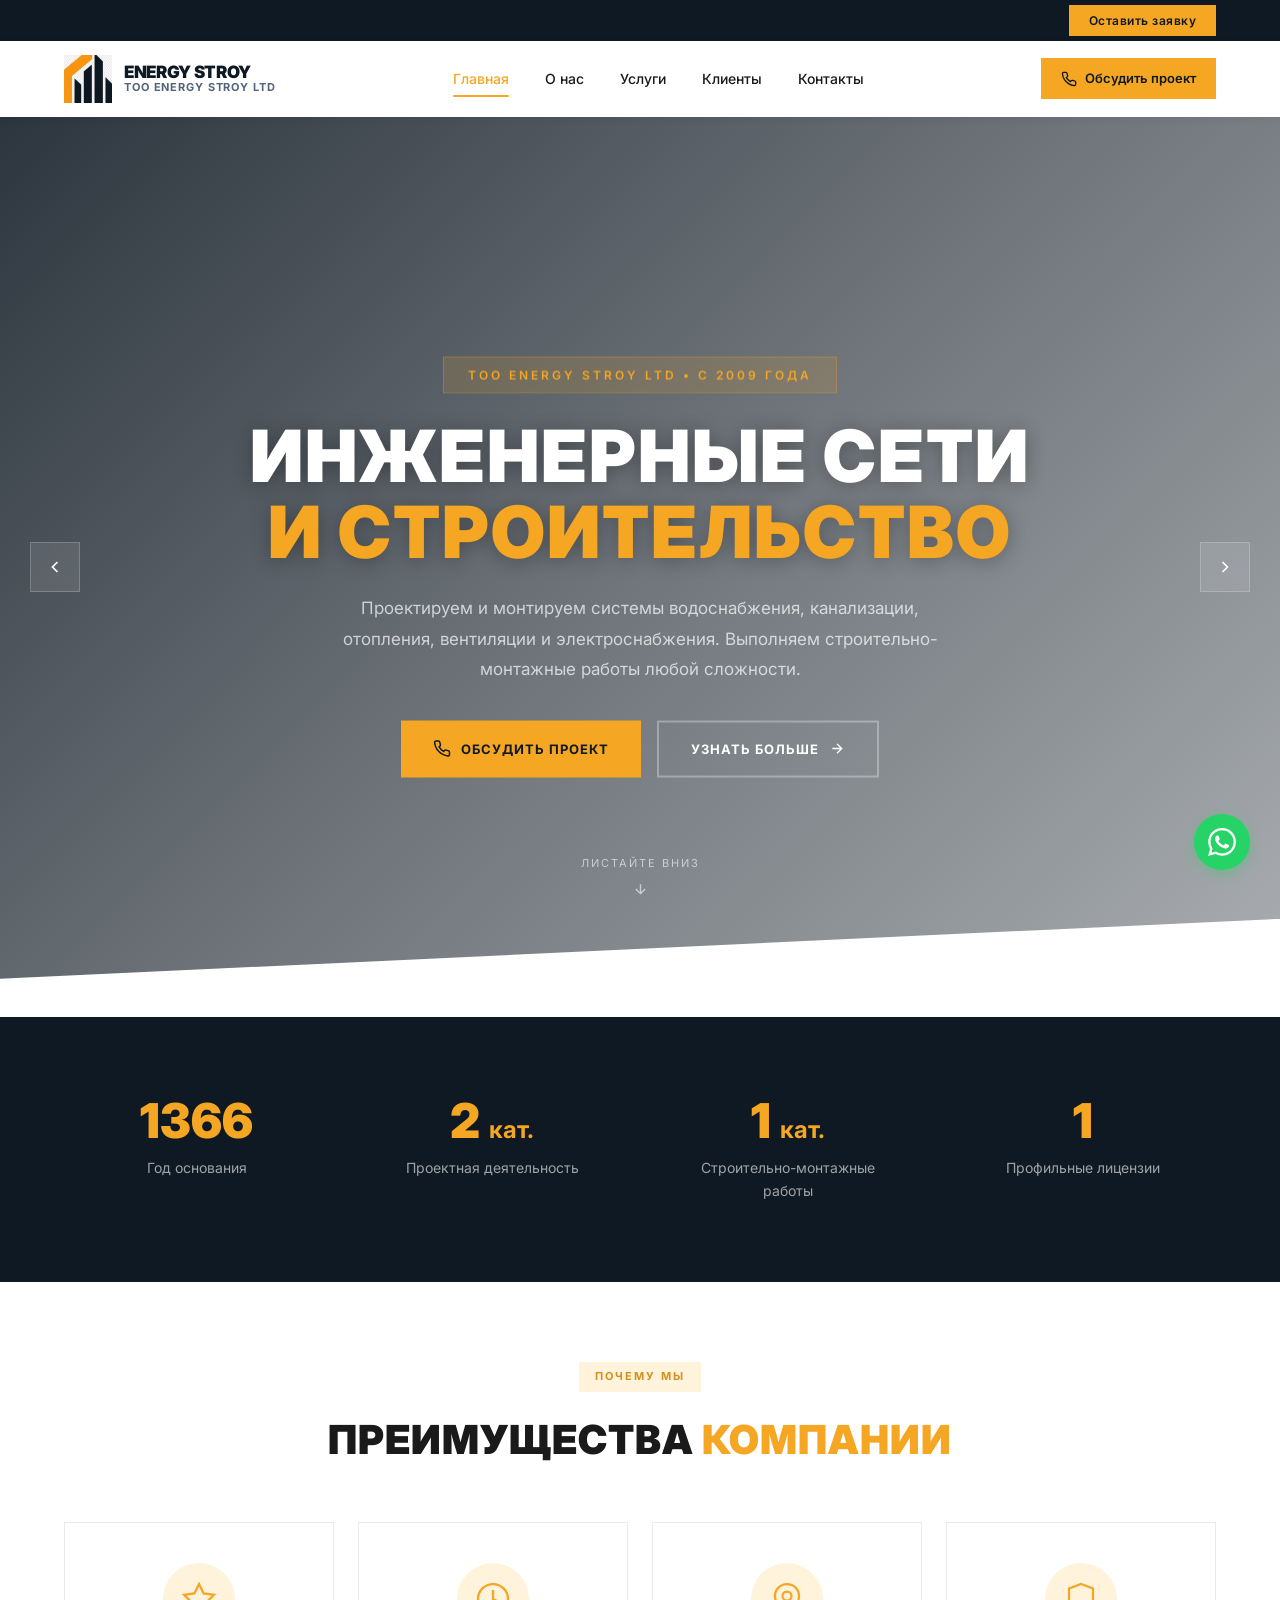
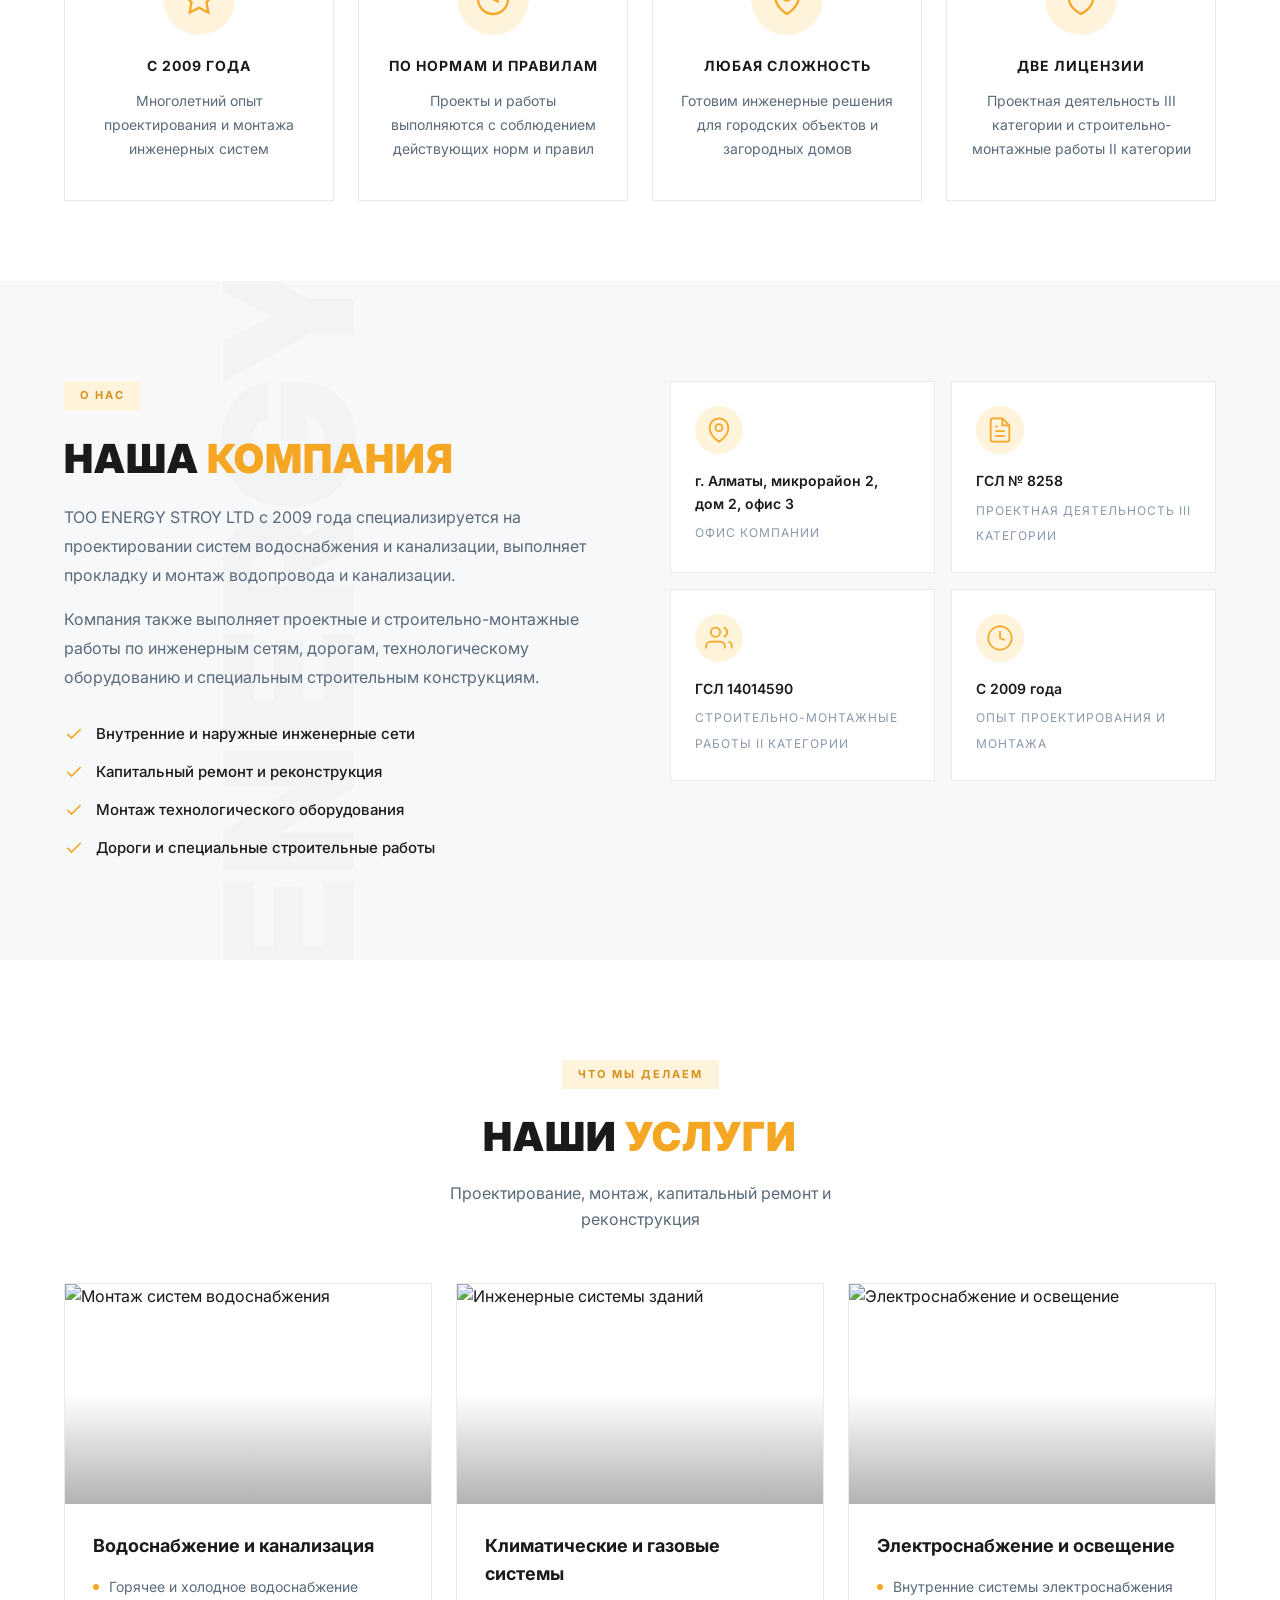
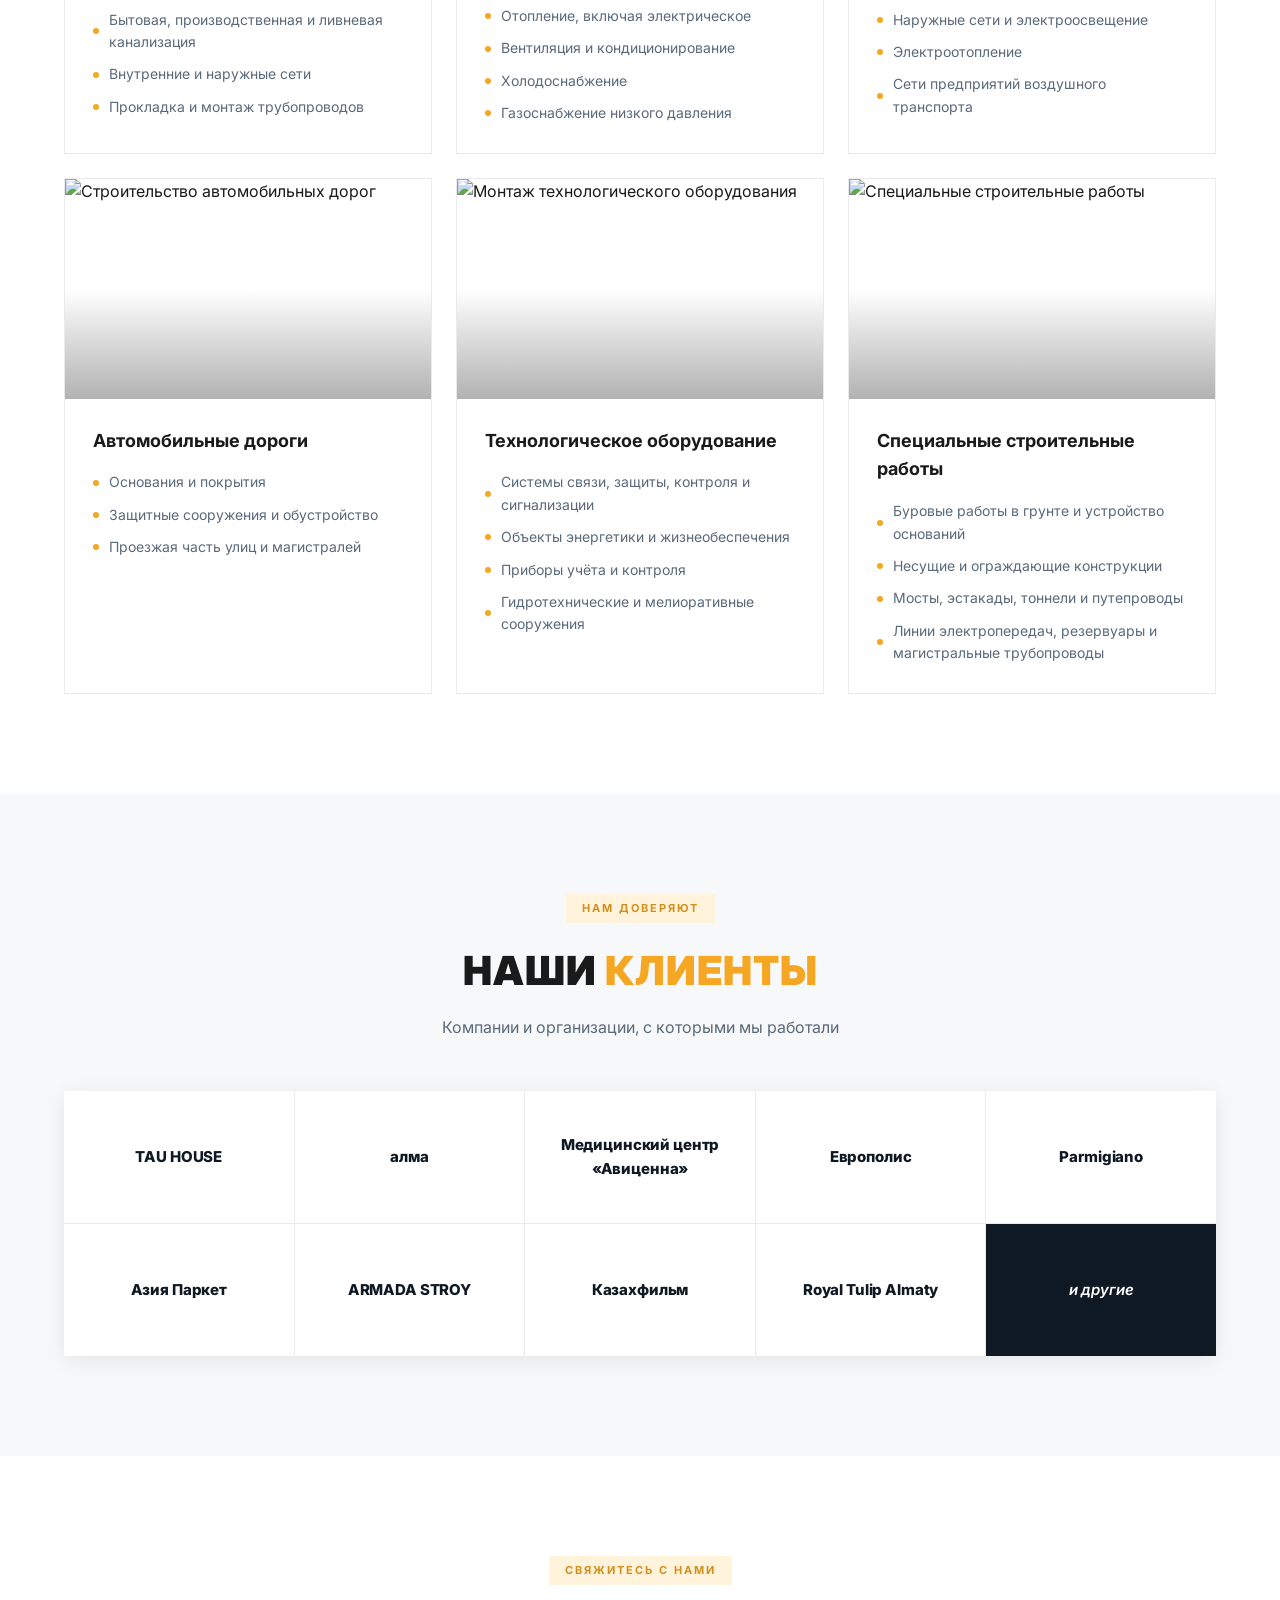
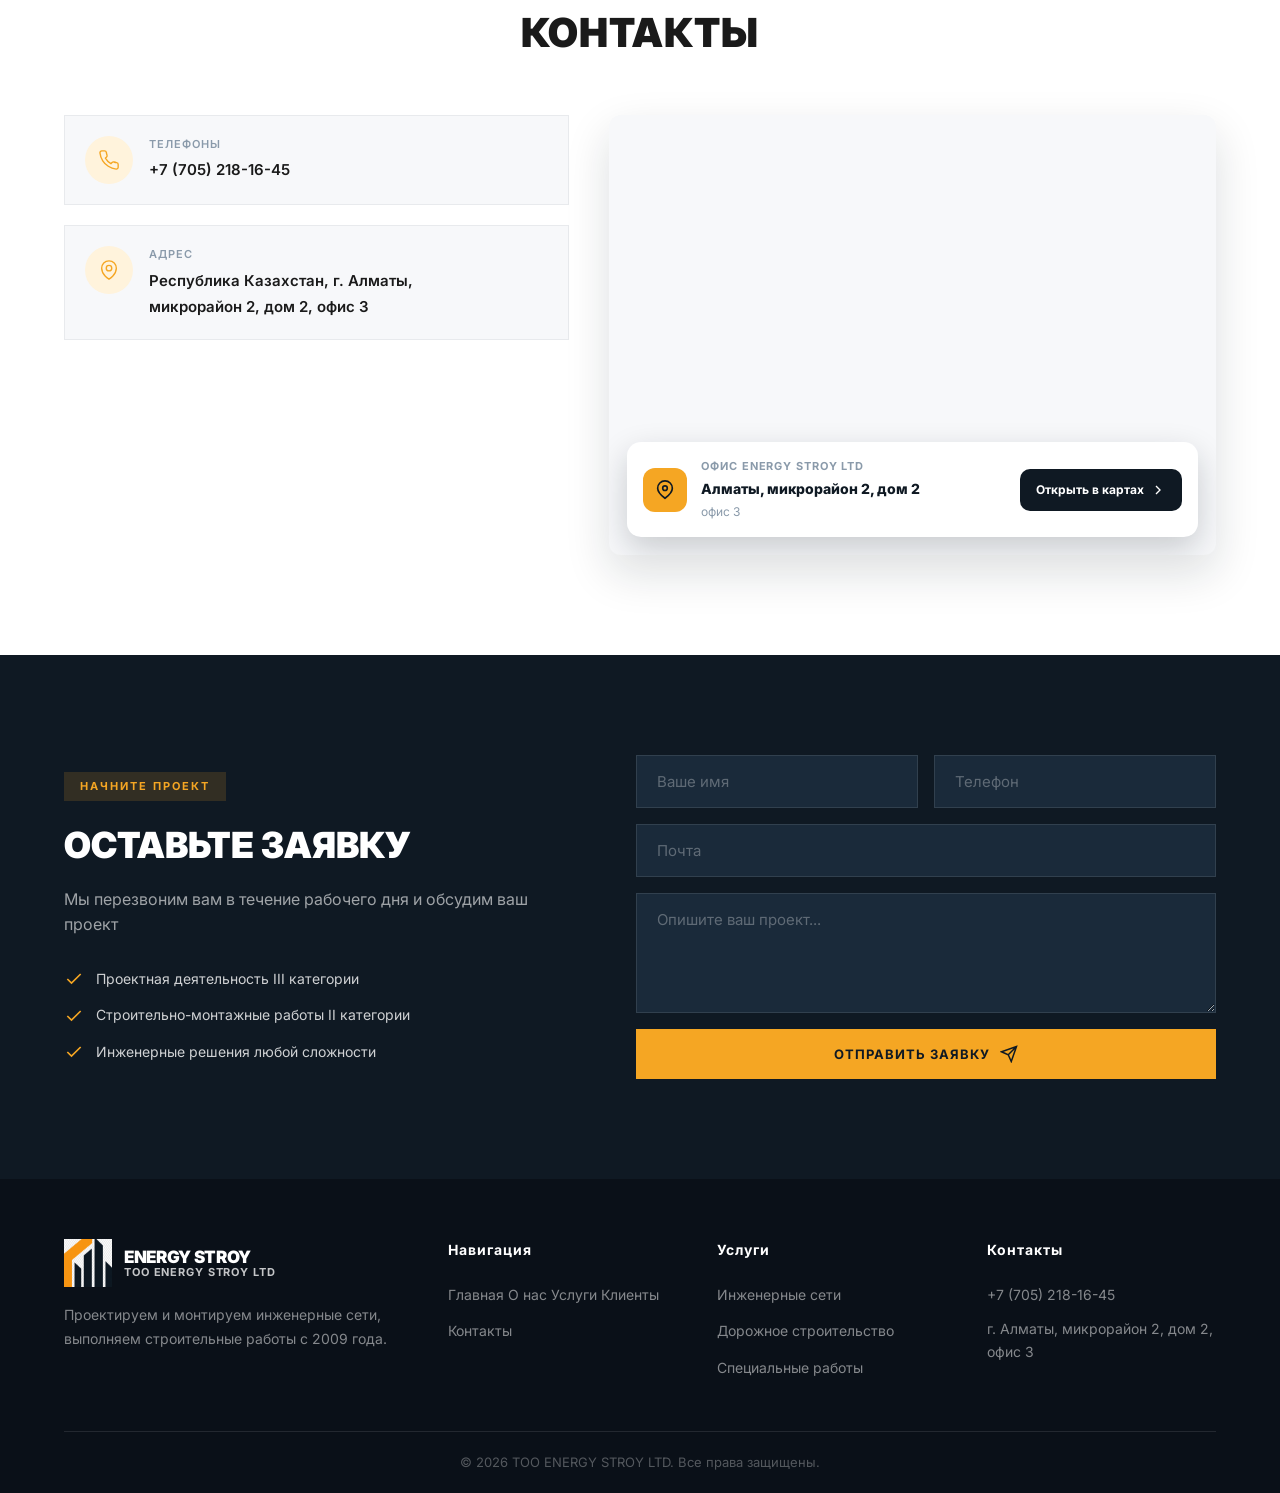
==== commit d1c8f76f: "Complete site-wide company rebrand" ====
--- a/index.html
+++ b/index.html
@@ -12,7 +12,7 @@
             window.scrollTo(0, 0);
         }
     </script>
-    <link rel="stylesheet" href="style.css?v=5">
+    <link rel="stylesheet" href="style.css?v=6">
     <link rel="preconnect" href="https://fonts.googleapis.com">
     <link rel="preconnect" href="https://fonts.gstatic.com" crossorigin>
     <link href="https://fonts.googleapis.com/css2?family=Inter:wght@300;400;500;600;700;800;900&display=swap" rel="stylesheet">
@@ -22,12 +22,7 @@
 <!-- TOP BAR -->
 <div class="top-bar">
     <div class="container">
-        <div class="top-bar-left">
-            <a href="mailto:magas-eng@mail.ru">
-                <svg width="14" height="14" viewBox="0 0 24 24" fill="none" stroke="currentColor" stroke-width="2"><path d="M4 4h16c1.1 0 2 .9 2 2v12c0 1.1-.9 2-2 2H4c-1.1 0-2-.9-2-2V6c0-1.1.9-2 2-2z"/><path d="M22 6l-10 7L2 6"/></svg>
-                magas-eng@mail.ru
-            </a>
-        </div>
+        <div class="top-bar-left"></div>
         <div class="top-bar-right">
             <a href="#contact-form" class="top-bar-btn">Оставить заявку</a>
         </div>
@@ -403,18 +398,6 @@
                         <div>
                             <span class="contact-label">Телефоны</span>
                             <a href="tel:+77052181645" class="contact-value">+7 (705) 218-16-45</a>
-                        </div>
-                    </div>
-                    <div class="contact-item">
-                        <div class="contact-icon">
-                            <svg width="22" height="22" viewBox="0 0 24 24" fill="none" stroke="currentColor" stroke-width="1.5">
-                                <path d="M4 4h16c1.1 0 2 .9 2 2v12c0 1.1-.9 2-2 2H4c-1.1 0-2-.9-2-2V6c0-1.1.9-2 2-2z"/>
-                                <path d="M22 6l-10 7L2 6"/>
-                            </svg>
-                        </div>
-                        <div>
-                            <span class="contact-label">Почта</span>
-                            <a href="mailto:magas-eng@mail.ru" class="contact-value">magas-eng@mail.ru</a>
                         </div>
                     </div>
                     <div class="contact-item">
@@ -531,7 +514,6 @@
             <div class="footer-contacts">
                 <h4>Контакты</h4>
                 <a href="tel:+77052181645">+7 (705) 218-16-45</a>
-                <a href="mailto:magas-eng@mail.ru">magas-eng@mail.ru</a>
                 <span>г. Алматы, микрорайон 2, дом 2, офис 3</span>
             </div>
         </div>
@@ -553,6 +535,6 @@
     <svg width="20" height="20" viewBox="0 0 24 24" fill="none" stroke="currentColor" stroke-width="2"><path d="M18 15l-6-6-6 6"/></svg>
 </button>
 
-<script src="script.js?v=5"></script>
+<script src="script.js?v=6"></script>
 </body>
 </html>
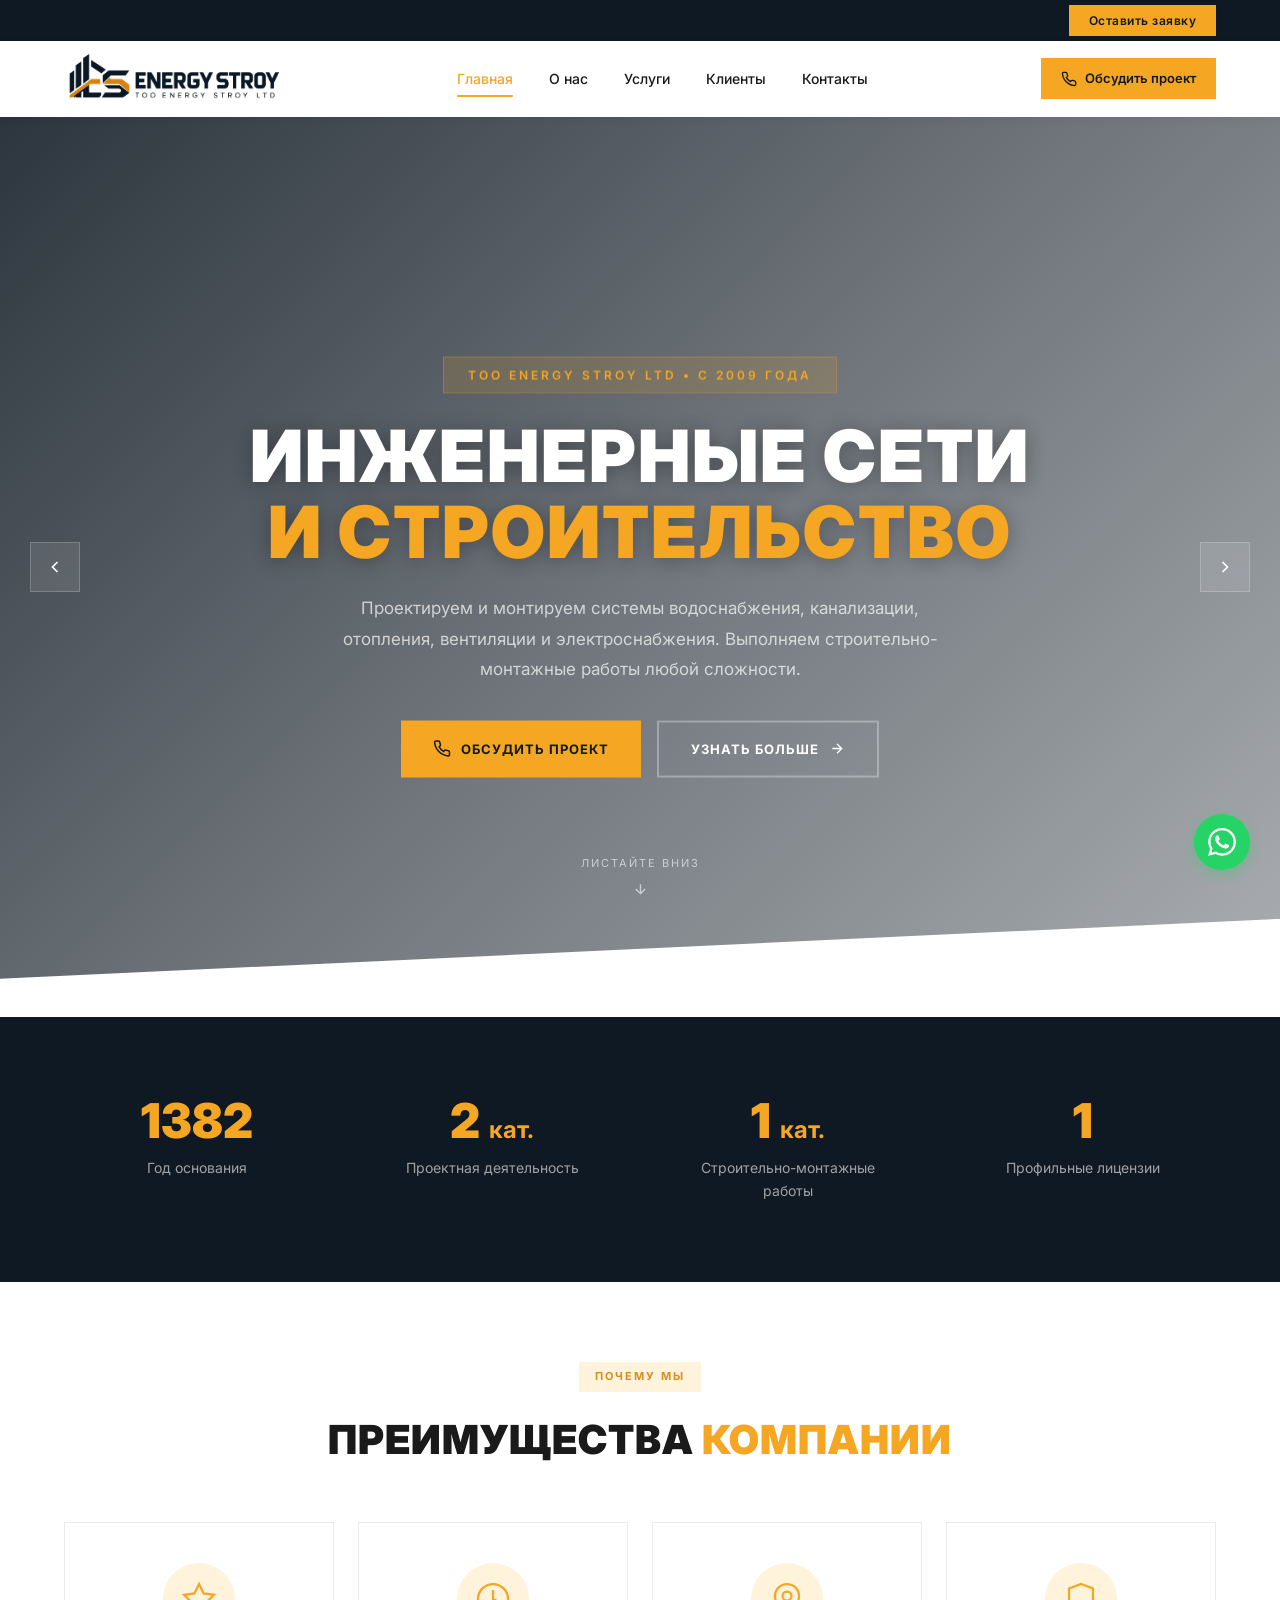
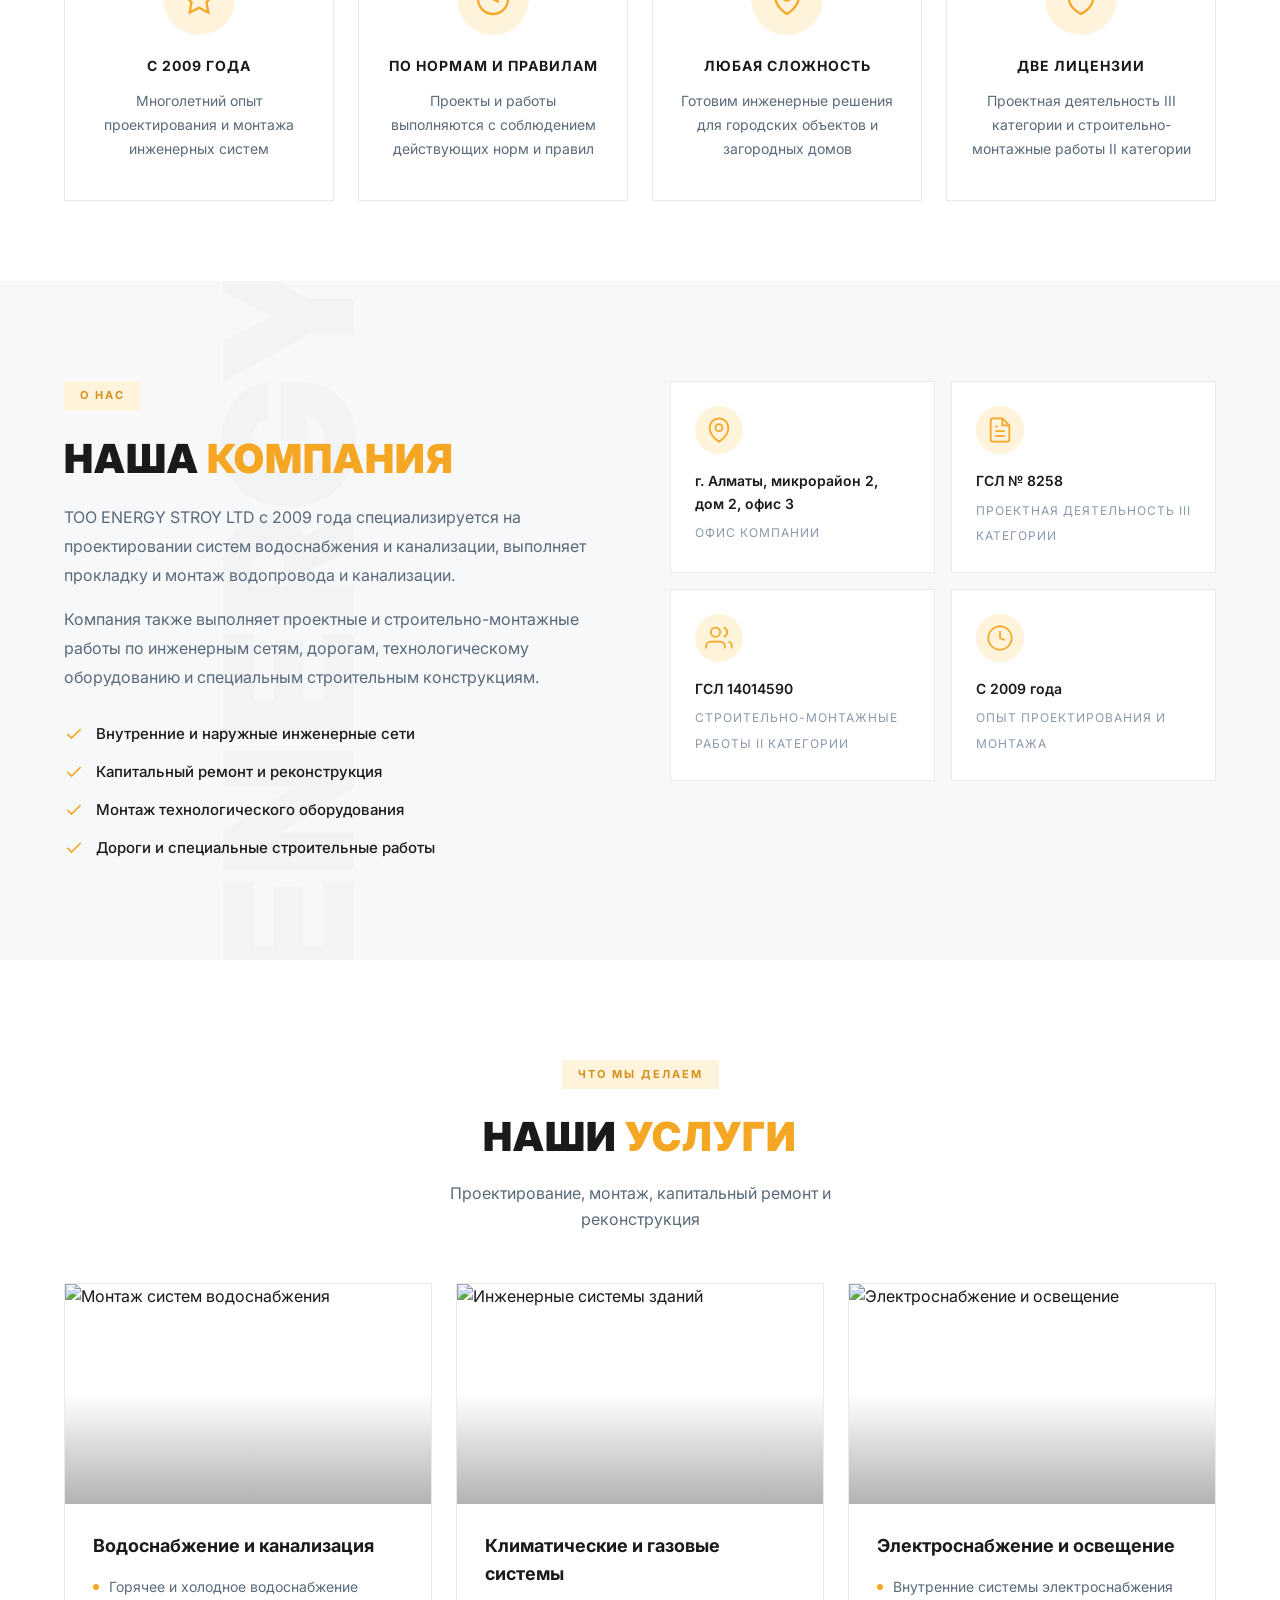
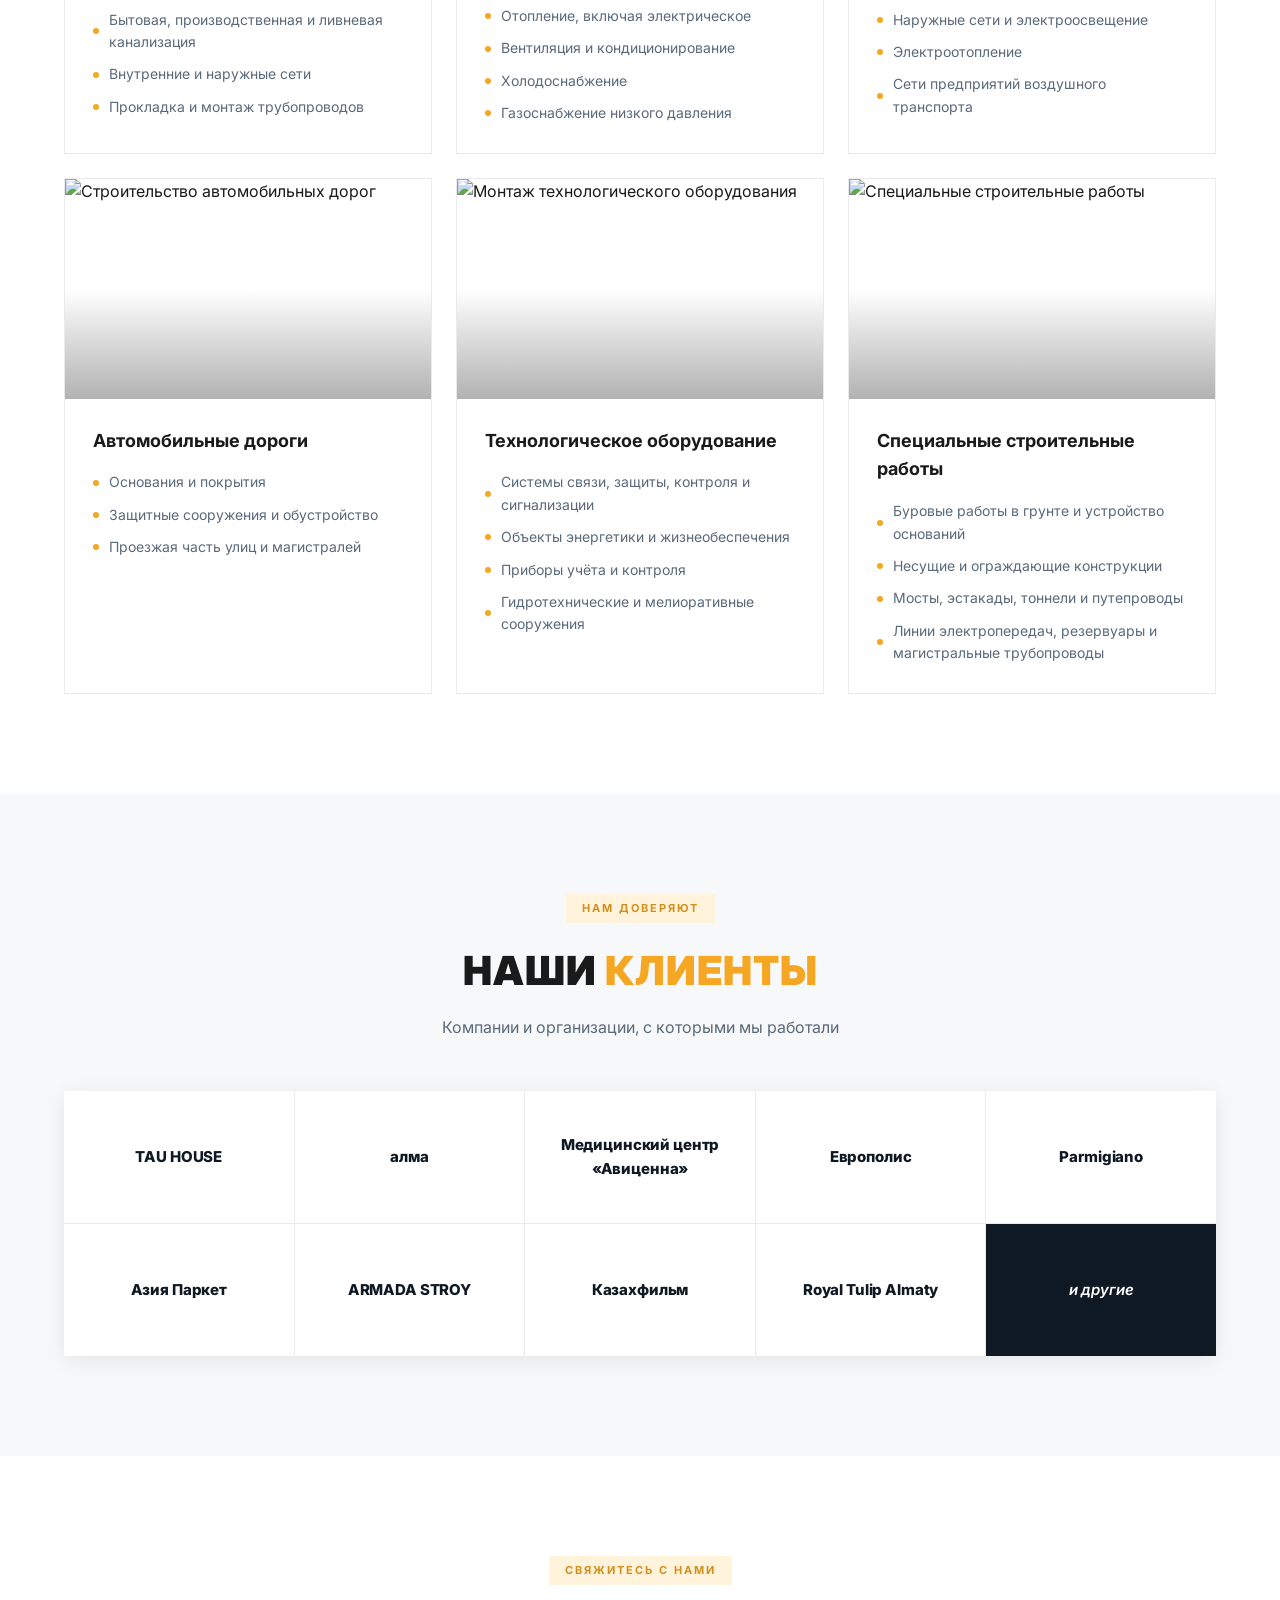
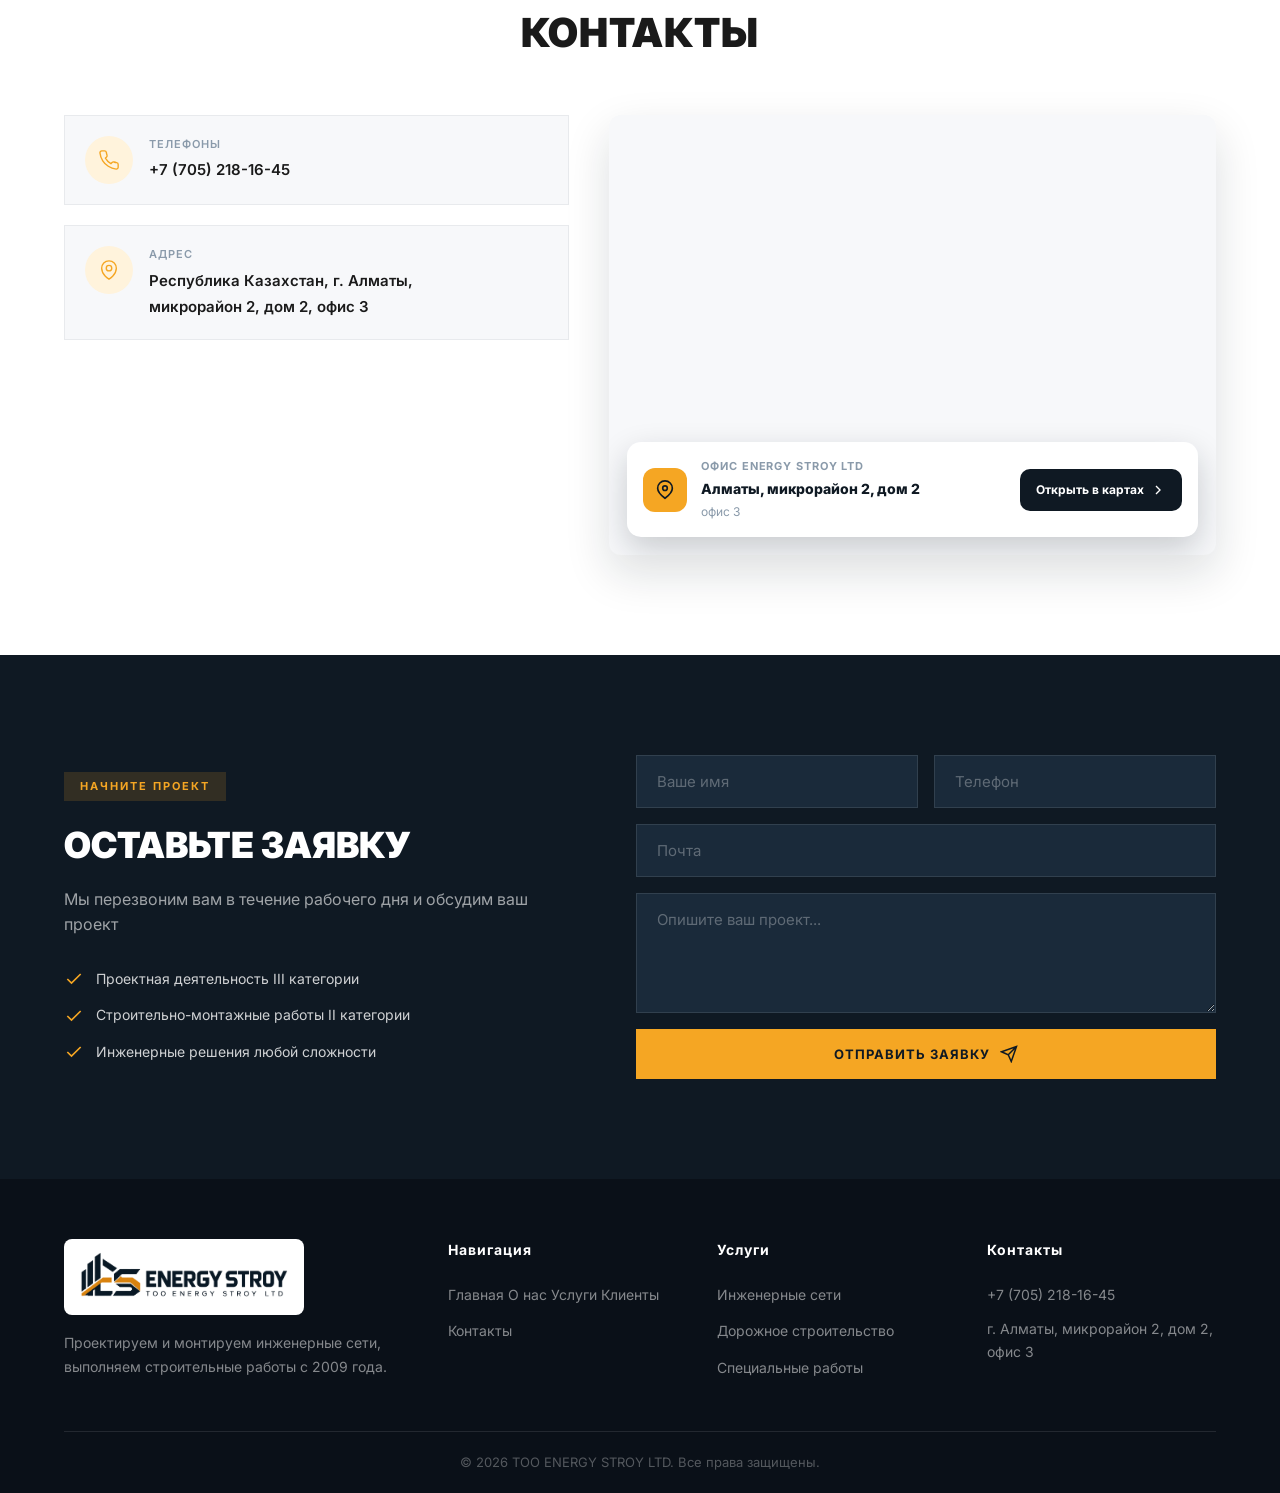
==== commit 1f10015b: "Apply approved Energy Stroy logo site-wide" ====
--- a/index.html
+++ b/index.html
@@ -4,7 +4,7 @@
     <meta charset="UTF-8">
     <meta name="viewport" content="width=device-width, initial-scale=1.0">
     <meta name="description" content="TOO ENERGY STROY LTD — проектирование инженерных сетей и строительно-монтажные работы в Алматы.">
-    <link rel="icon" type="image/png" href="logo4.png">
+    <link rel="icon" type="image/png" href="energy-stroy-symbol.png">
     <title>TOO ENERGY STROY LTD</title>
     <script>
         if (window.location.hash) {
@@ -12,7 +12,7 @@
             window.scrollTo(0, 0);
         }
     </script>
-    <link rel="stylesheet" href="style.css?v=6">
+    <link rel="stylesheet" href="style.css?v=7">
     <link rel="preconnect" href="https://fonts.googleapis.com">
     <link rel="preconnect" href="https://fonts.gstatic.com" crossorigin>
     <link href="https://fonts.googleapis.com/css2?family=Inter:wght@300;400;500;600;700;800;900&display=swap" rel="stylesheet">
@@ -33,8 +33,7 @@
 <nav class="navbar" id="navbar">
     <div class="container">
         <a href="#home" class="logo brand-wordmark" aria-label="TOO ENERGY STROY LTD">
-            <span class="brand-symbol-frame" aria-hidden="true"><img src="logo4.png" alt="" class="brand-symbol"></span>
-            <span class="brand-copy"><strong>ENERGY STROY</strong><small>TOO ENERGY STROY LTD</small></span>
+            <span class="brand-logo-frame"><img src="energy-stroy-logo.png" alt="TOO ENERGY STROY LTD" class="brand-logo-image"></span>
         </a>
         <ul class="nav-links" id="navLinks">
             <li><a href="#home" class="active">Главная</a></li>
@@ -492,8 +491,7 @@
         <div class="footer-top">
             <div class="footer-brand">
                 <a href="#home" class="logo brand-wordmark footer-wordmark" aria-label="TOO ENERGY STROY LTD">
-                    <span class="brand-symbol-frame" aria-hidden="true"><img src="logo4.png" alt="" class="brand-symbol"></span>
-                    <span class="brand-copy"><strong>ENERGY STROY</strong><small>TOO ENERGY STROY LTD</small></span>
+                    <span class="brand-logo-frame"><img src="energy-stroy-logo.png" alt="TOO ENERGY STROY LTD" class="brand-logo-image"></span>
                 </a>
                 <p>Проектируем и монтируем инженерные сети, выполняем строительные работы с 2009 года.</p>
             </div>
--- a/style.css
+++ b/style.css
@@ -127,43 +127,23 @@
     color: var(--primary);
 }
 
-.brand-symbol-frame {
-    width: 48px;
-    height: 48px;
+.brand-logo-frame {
+    width: 220px;
+    height: 58px;
+    display: flex;
+    align-items: center;
     overflow: hidden;
-    flex: 0 0 48px;
-    transition: var(--transition);
-}
-
-.brand-symbol {
-    width: 96px;
-    height: 96px;
+}
+
+.brand-logo-image {
+    width: 100%;
+    height: auto;
     display: block;
-    max-width: none;
-    transform: translate(-24px, -24px);
-}
-
-.brand-copy {
-    display: grid;
-    gap: 1px;
-    line-height: 1;
-}
-
-.brand-copy strong {
-    font-size: 17px;
-    font-weight: 900;
-    letter-spacing: -0.02em;
-}
-
-.brand-copy small {
-    color: #526477;
-    font-size: 11px;
-    font-weight: 700;
-    letter-spacing: 0.08em;
-}
-
-.brand-wordmark:hover .brand-symbol-frame {
-    transform: translateY(-2px);
+    transition: var(--transition);
+}
+
+.brand-wordmark:hover .brand-logo-image {
+    transform: translateY(-1px) scale(1.01);
 }
 
 .logo-img {
@@ -192,12 +172,12 @@
     align-items: center;
 }
 
-.footer-wordmark .brand-copy strong {
-    color: white;
-}
-
-.footer-wordmark .brand-copy small {
-    color: rgba(255, 255, 255, 0.76);
+.footer-wordmark .brand-logo-frame {
+    width: 240px;
+    height: 76px;
+    padding: 8px 12px;
+    background: white;
+    border-radius: 8px;
 }
 
 .footer-logo-text {
@@ -1766,24 +1746,14 @@
         height: 36px;
     }
 
-    .brand-symbol-frame {
-        width: 40px;
-        height: 40px;
-        flex-basis: 40px;
-    }
-
-    .brand-symbol {
-        width: 80px;
-        height: 80px;
-        transform: translate(-20px, -20px);
-    }
-
-    .brand-copy strong {
-        font-size: 14px;
-    }
-
-    .brand-copy small {
-        font-size: 11px;
+    .brand-logo-frame {
+        width: 180px;
+        height: 50px;
+    }
+
+    .footer-wordmark .brand-logo-frame {
+        width: 220px;
+        height: 70px;
     }
 
     .nav-links {
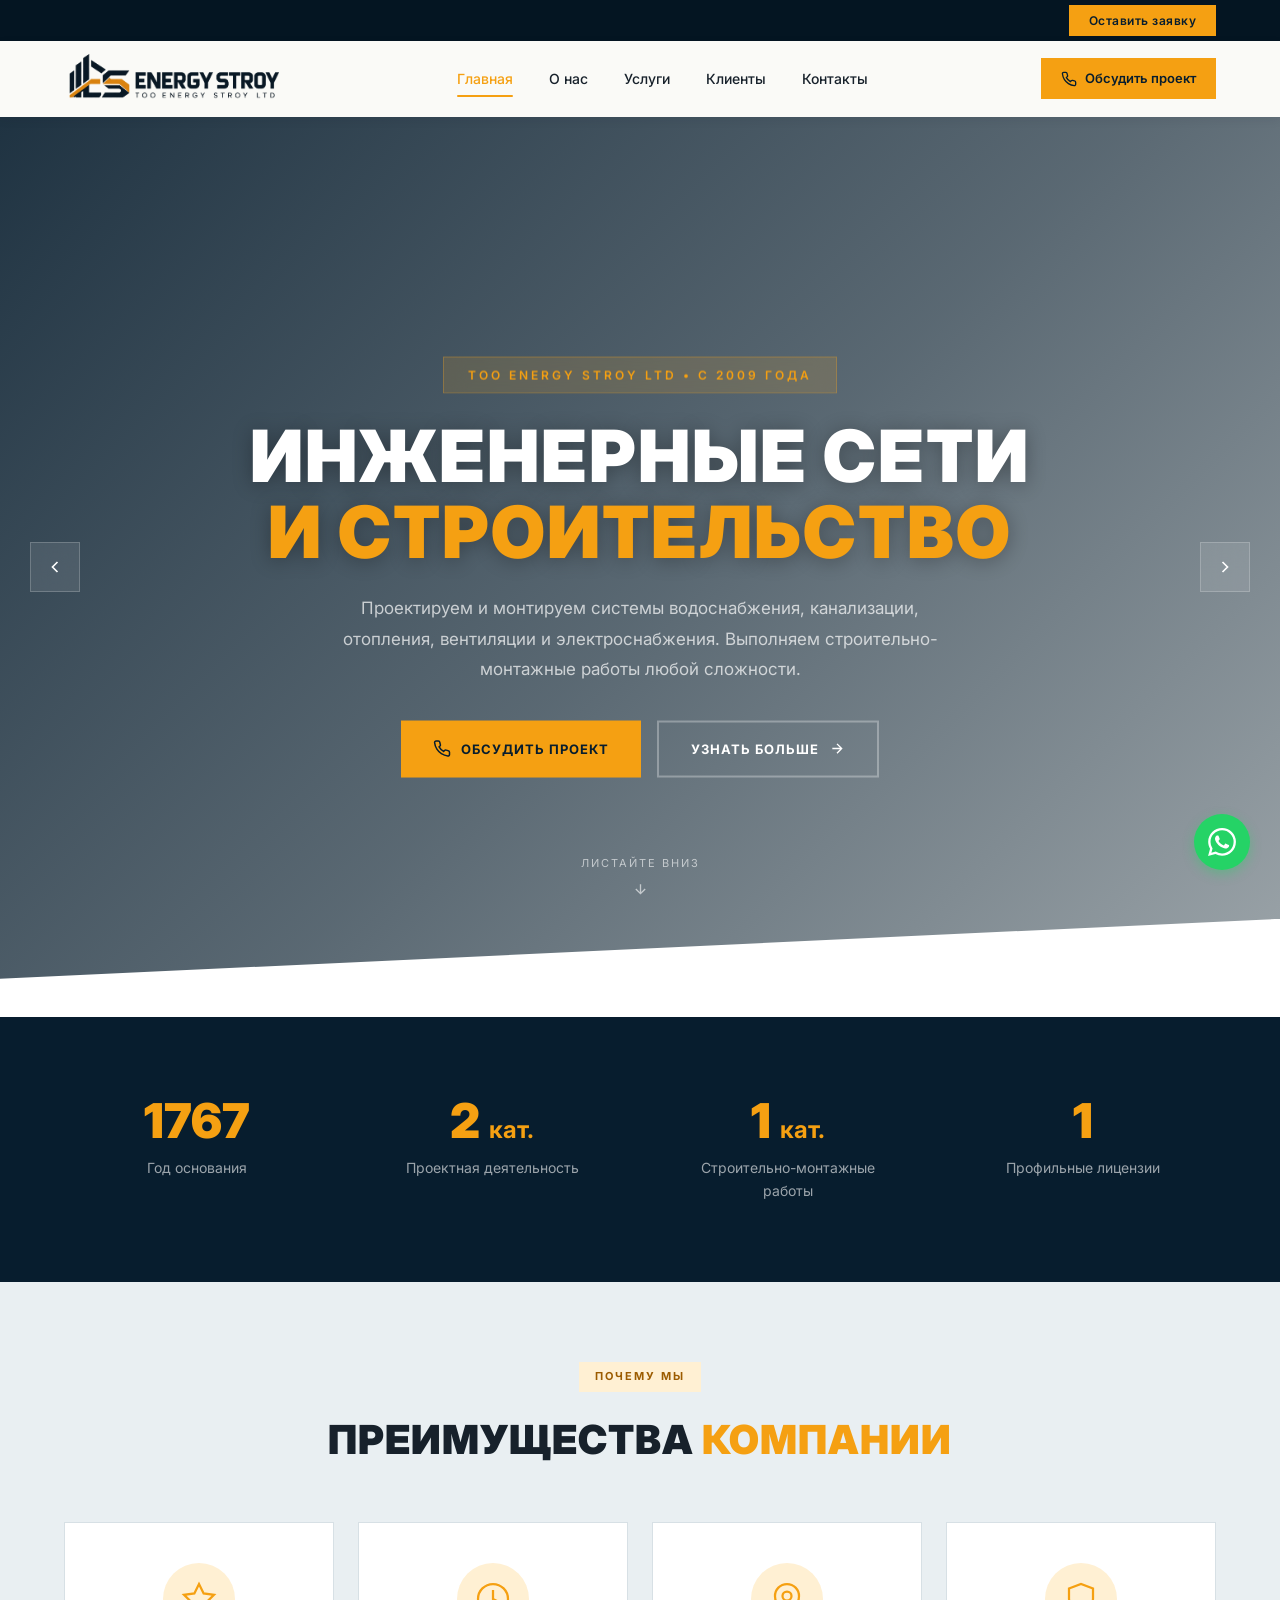
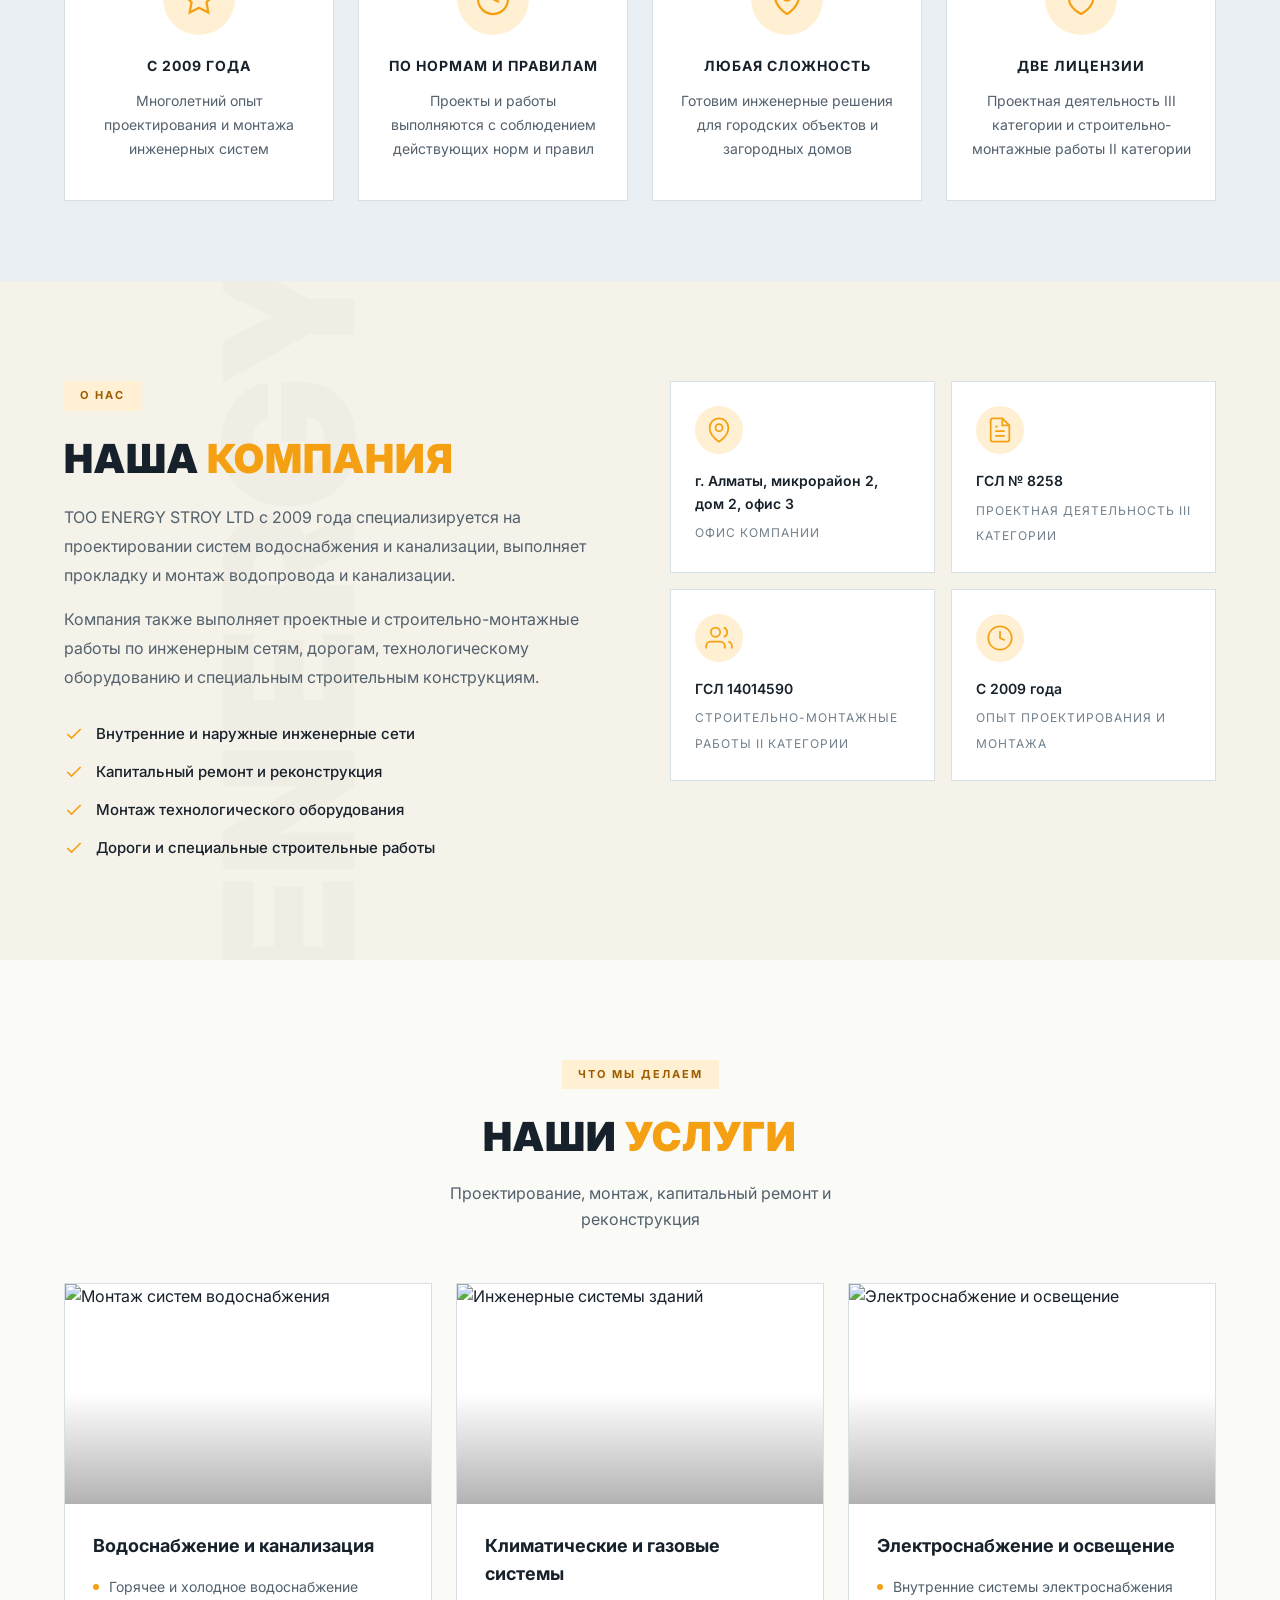
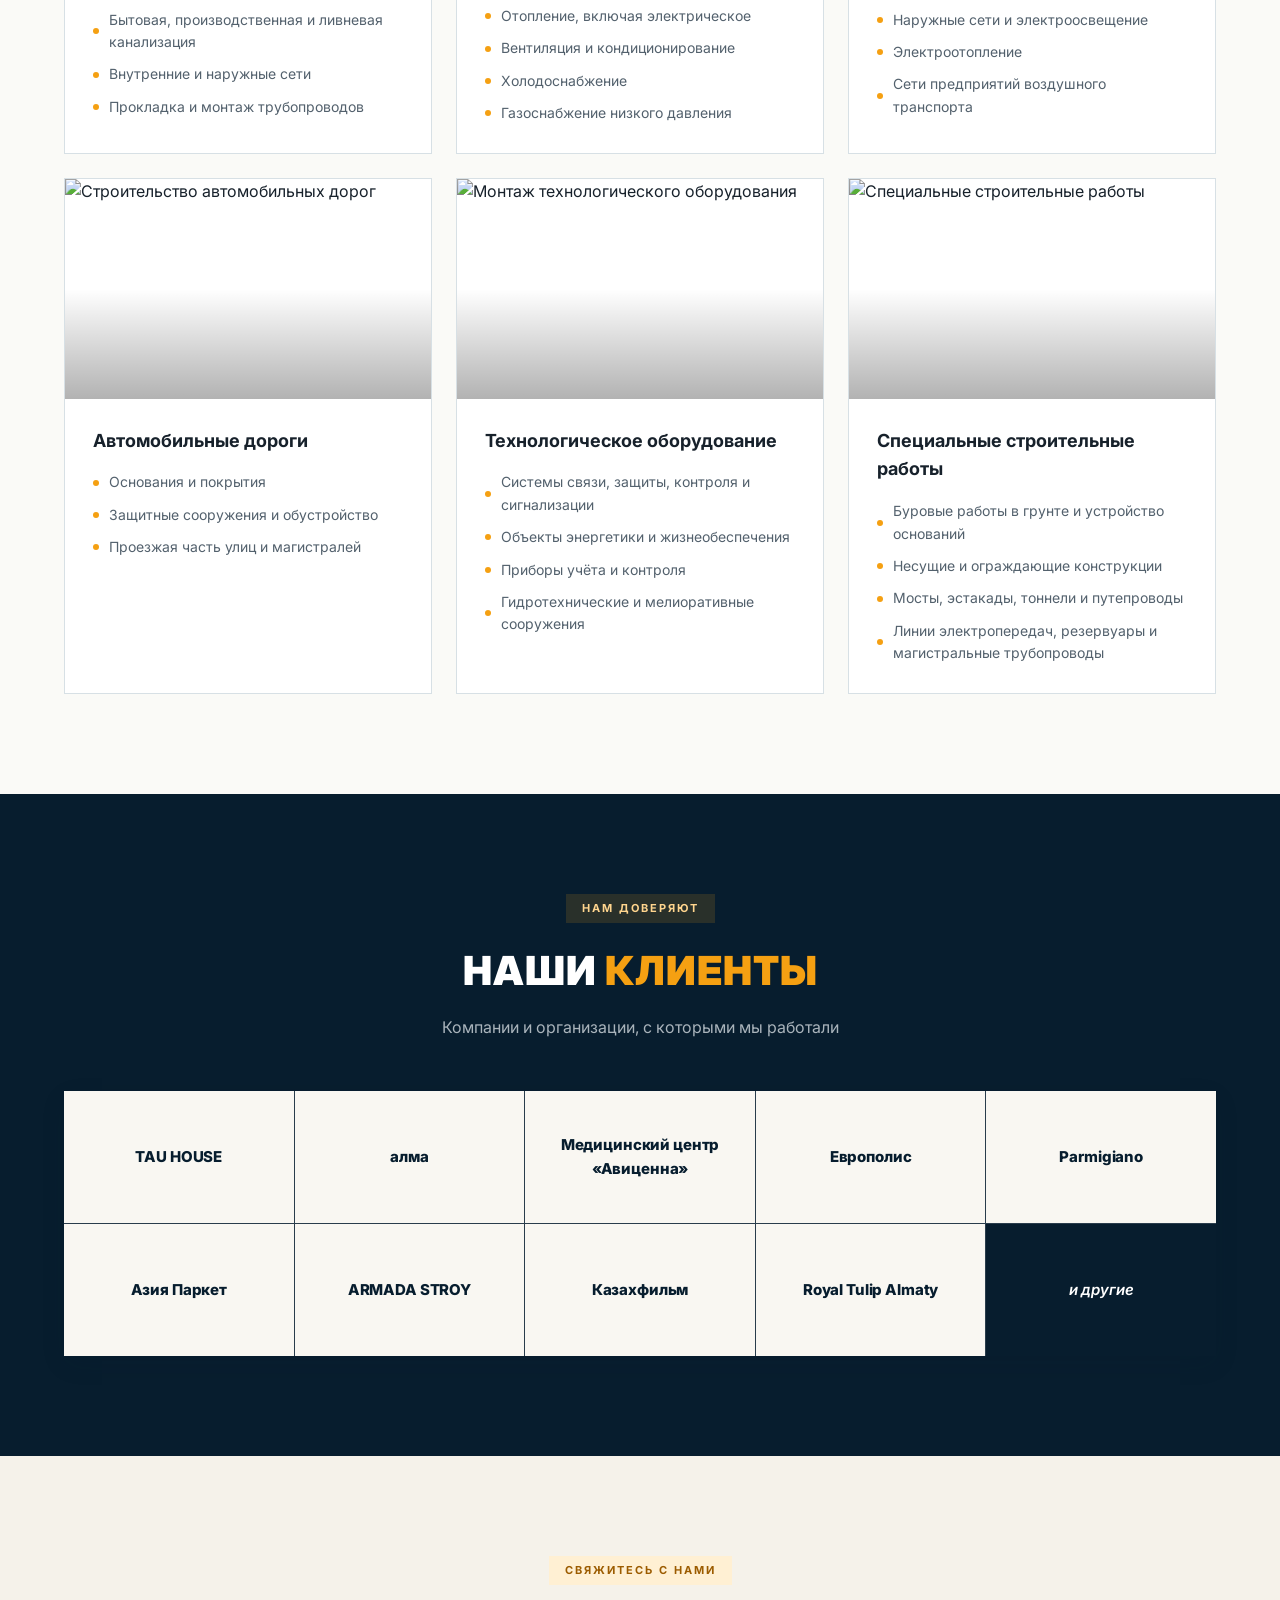
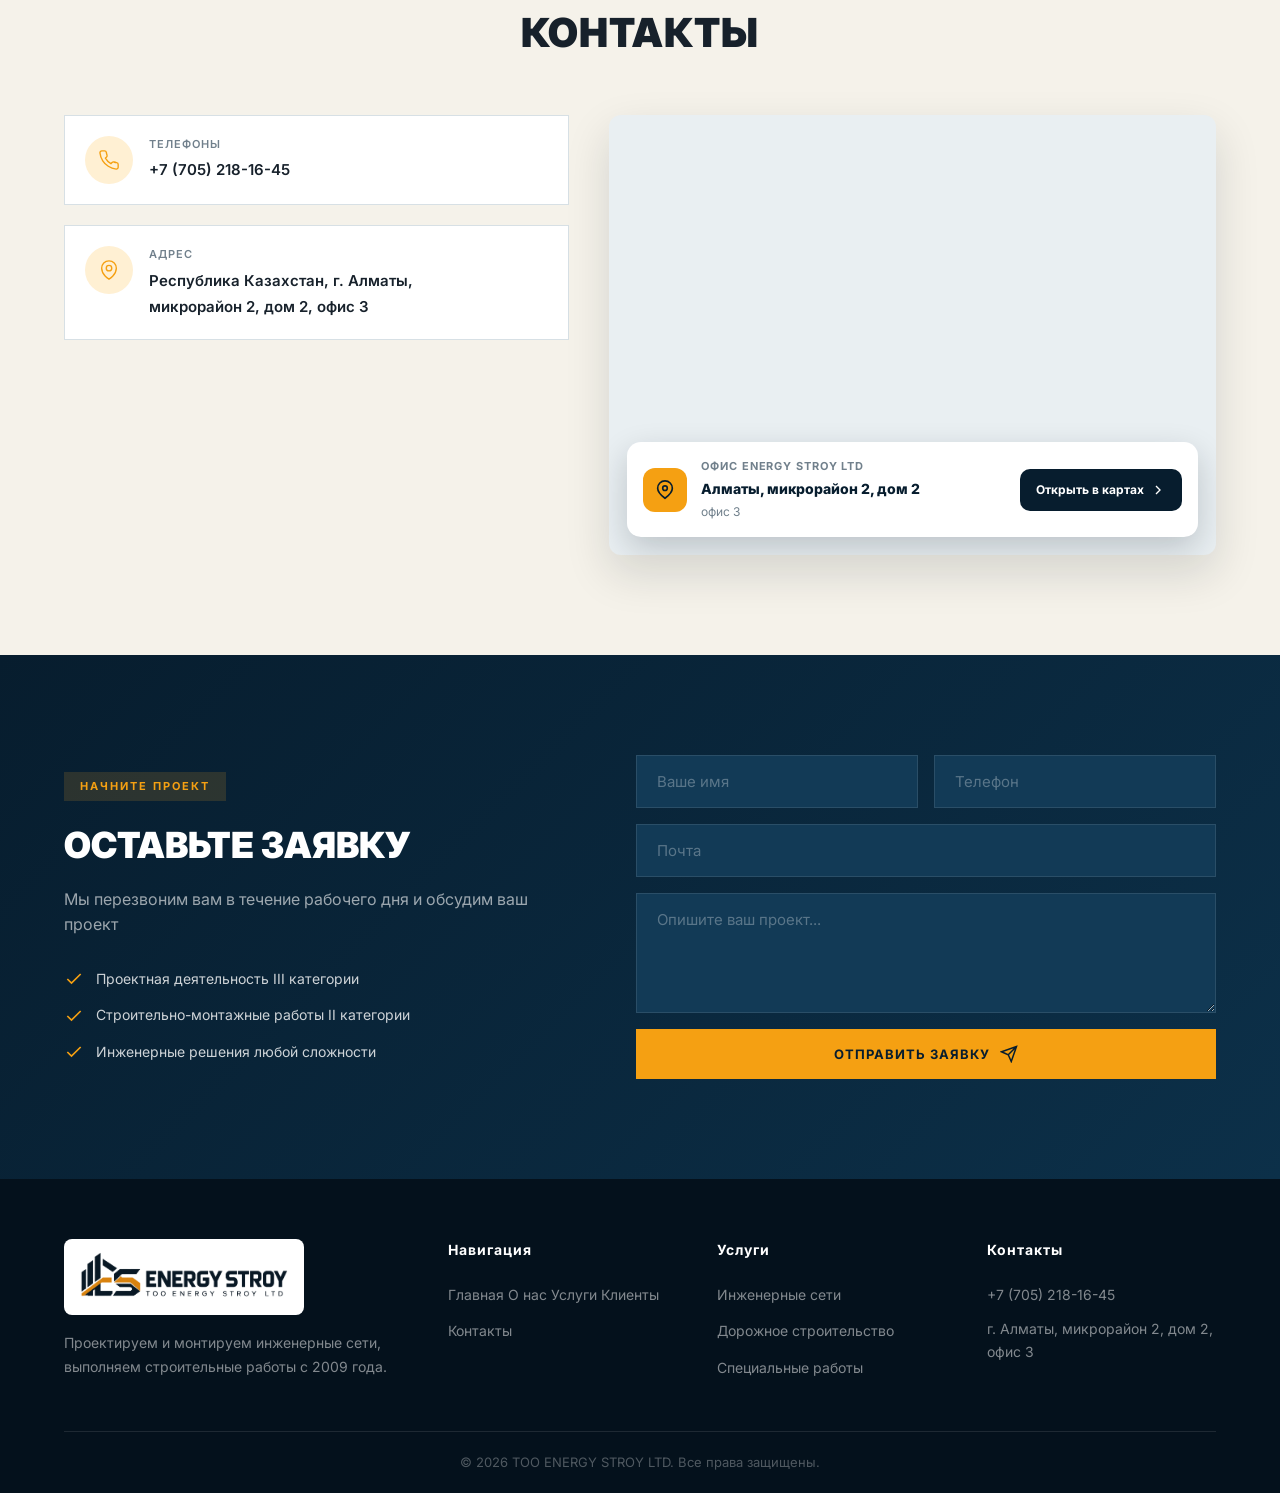
==== commit 6167ed10: "Refresh site-wide color system" ====
--- a/index.html
+++ b/index.html
@@ -12,7 +12,7 @@
             window.scrollTo(0, 0);
         }
     </script>
-    <link rel="stylesheet" href="style.css?v=7">
+    <link rel="stylesheet" href="style.css?v=8">
     <link rel="preconnect" href="https://fonts.googleapis.com">
     <link rel="preconnect" href="https://fonts.gstatic.com" crossorigin>
     <link href="https://fonts.googleapis.com/css2?family=Inter:wght@300;400;500;600;700;800;900&display=swap" rel="stylesheet">
--- a/style.css
+++ b/style.css
@@ -4,21 +4,23 @@
     box-sizing: border-box;
 }
 :root {
-    --primary: #0f1923;
-    --primary-light: #1a2a3a;
-    --accent: #f5a623;
-    --accent-dark: #d4901c;
-    --accent-light: #fff3dc;
-    --text: #1a1a1a;
-    --text-light: #5a6a7a;
-    --text-muted: #8a9aaa;
-    --bg: #ffffff;
-    --bg-alt: #f7f8fa;
-    --border: #e8eaed;
-    --shadow: 0 2px 8px rgba(0,0,0,0.06);
-    --shadow-md: 0 4px 20px rgba(0,0,0,0.08);
-    --shadow-lg: 0 12px 40px rgba(0,0,0,0.12);
-    --shadow-xl: 0 20px 60px rgba(0,0,0,0.15);
+    --primary: #071d2e;
+    --primary-light: #123a56;
+    --accent: #f5a012;
+    --accent-dark: #9c5c00;
+    --accent-light: #fff0d3;
+    --text: #17212b;
+    --text-light: #53616d;
+    --text-muted: #71808c;
+    --bg: #fafaf7;
+    --bg-alt: #f5f2ea;
+    --bg-steel: #e9eff2;
+    --surface: #ffffff;
+    --border: #d7e0e5;
+    --shadow: 0 3px 10px rgba(7,29,46,0.07);
+    --shadow-md: 0 8px 24px rgba(7,29,46,0.09);
+    --shadow-lg: 0 16px 42px rgba(7,29,46,0.13);
+    --shadow-xl: 0 24px 64px rgba(7,29,46,0.16);
     --radius: 6px;
     --radius-lg: 12px;
     --transition: 0.3s cubic-bezier(0.4, 0, 0.2, 1);
@@ -38,6 +40,34 @@
     -webkit-font-smoothing: antialiased;
 }
 
+::selection {
+    color: var(--primary);
+    background: var(--accent);
+}
+
+:focus-visible {
+    outline: 3px solid var(--accent);
+    outline-offset: 3px;
+}
+
+* {
+    scrollbar-color: var(--accent) var(--primary);
+    scrollbar-width: thin;
+}
+
+*::-webkit-scrollbar {
+    width: 10px;
+}
+
+*::-webkit-scrollbar-track {
+    background: var(--primary);
+}
+
+*::-webkit-scrollbar-thumb {
+    background: var(--accent);
+    border: 2px solid var(--primary);
+}
+
 .container {
     max-width: 1200px;
     margin: 0 auto;
@@ -46,7 +76,7 @@
 
 /* TOP BAR */
 .top-bar {
-    background: var(--primary);
+    background: #041522;
     color: rgba(255,255,255,0.8);
     padding: 10px 0;
     font-size: 13px;
@@ -97,7 +127,7 @@
 
 /* NAVBAR */
 .navbar {
-    background: white;
+    background: var(--bg);
     position: sticky;
     top: 0;
     z-index: 1000;
@@ -290,7 +320,7 @@
 .hero-overlay {
     position: absolute;
     inset: 0;
-    background: linear-gradient(135deg, rgba(15,25,35,0.88) 0%, rgba(15,25,35,0.6) 50%, rgba(15,25,35,0.35) 100%);
+    background: linear-gradient(135deg, rgba(7,29,46,0.9) 0%, rgba(7,29,46,0.66) 52%, rgba(7,29,46,0.38) 100%);
 }
 
 .hero-content {
@@ -573,7 +603,7 @@
 /* FEATURES */
 .features {
     padding: 80px 0;
-    background: white;
+    background: var(--bg-steel);
 }
 
 .features-grid {
@@ -589,7 +619,7 @@
     transition: var(--transition);
     position: relative;
     overflow: hidden;
-    background: white;
+    background: var(--surface);
 }
 
 .feature-item::before {
@@ -713,7 +743,7 @@
 }
 
 .about-card {
-    background: white;
+    background: var(--surface);
     padding: 24px;
     border: 1px solid var(--border);
     transition: var(--transition);
@@ -779,7 +809,7 @@
 /* SERVICES */
 .services {
     padding: 100px 0;
-    background: white;
+    background: var(--bg);
 }
 
 .services-grid {
@@ -795,6 +825,7 @@
     position: relative;
     display: flex;
     flex-direction: column;
+    background: var(--surface);
 }
 
 .service-card::before {
@@ -840,7 +871,7 @@
 .service-card-overlay {
     position: absolute;
     inset: 0;
-    background: rgba(15,25,35,0.8);
+    background: rgba(7,29,46,0.84);
     display: flex;
     align-items: center;
     justify-content: center;
@@ -907,21 +938,35 @@
 /* PORTFOLIO */
 .portfolio {
     padding: 100px 0;
-    background: var(--bg-alt);
+    color: white;
+    background: var(--primary);
+}
+
+.portfolio .section-title {
+    color: white;
+}
+
+.portfolio .section-desc {
+    color: rgba(233,239,242,0.72);
+}
+
+.portfolio .section-tag {
+    color: #ffd58e;
+    background: rgba(245,160,18,0.14);
 }
 
 .clients-grid {
     display: grid;
     grid-template-columns: repeat(5, 1fr);
     gap: 1px;
-    background: var(--border);
+    background: rgba(255,255,255,0.14);
     box-shadow: var(--shadow-md);
 }
 
 .client-name {
     min-height: 132px;
     padding: 24px;
-    background: white;
+    background: #f9f7f2;
     color: var(--primary);
     display: flex;
     align-items: center;
@@ -1099,7 +1144,7 @@
 /* CONTACTS */
 .contacts {
     padding: 100px 0;
-    background: white;
+    background: var(--bg-alt);
 }
 
 .contacts-layout {
@@ -1119,7 +1164,7 @@
     align-items: flex-start;
     gap: 16px;
     padding: 20px;
-    background: var(--bg-alt);
+    background: var(--surface);
     border: 1px solid var(--border);
     transition: var(--transition);
     position: relative;
@@ -1196,7 +1241,7 @@
     width: 100%;
     height: 440px;
     position: relative;
-    background: var(--bg-alt);
+    background: var(--bg-steel);
     border-radius: 12px;
     overflow: hidden;
     box-shadow: 0 18px 45px rgba(15, 25, 35, 0.14);
@@ -1301,7 +1346,7 @@
 /* CONTACT FORM */
 .contact-form-section {
     padding: 100px 0;
-    background: var(--primary);
+    background: linear-gradient(135deg, var(--primary) 0%, #0c3049 100%);
 }
 
 .form-layout {
@@ -1444,7 +1489,7 @@
 
 /* FOOTER */
 .footer {
-    background: #0a1018;
+    background: #04111c;
     padding-top: 60px;
 }
 
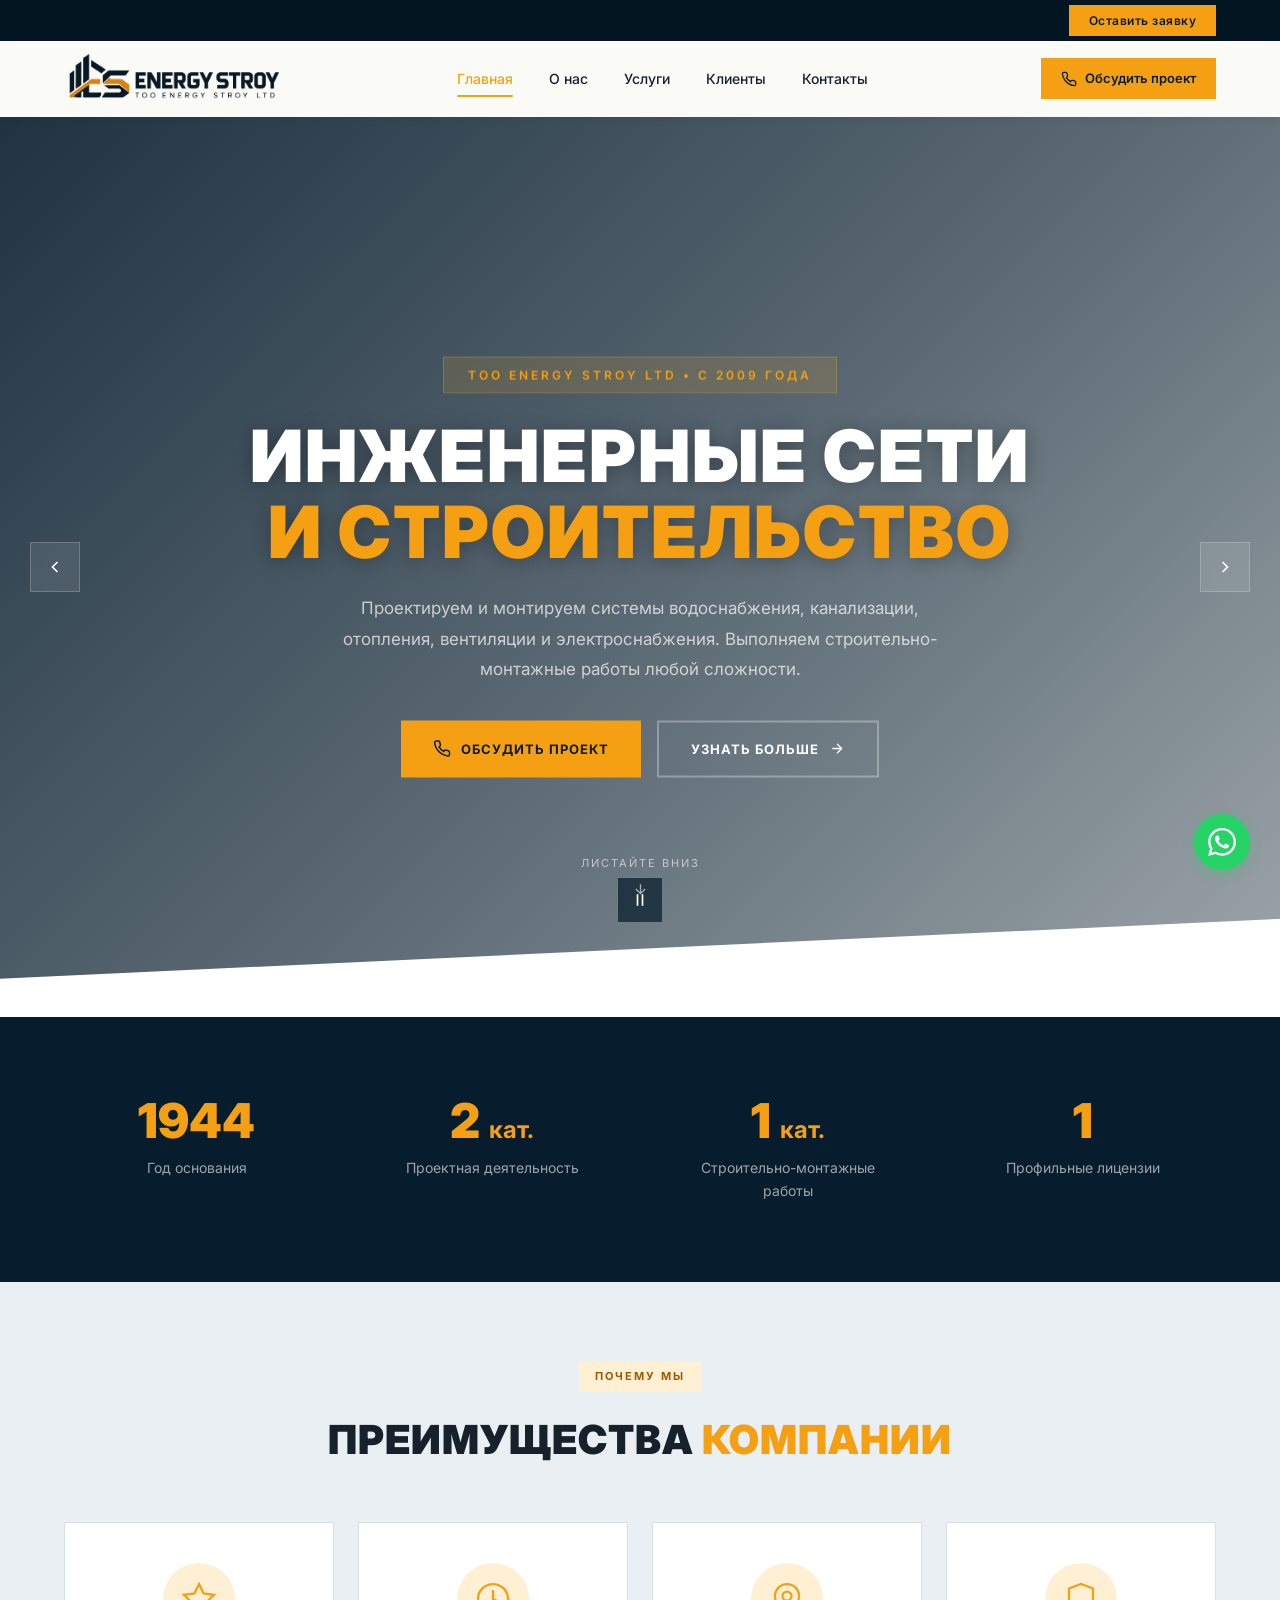
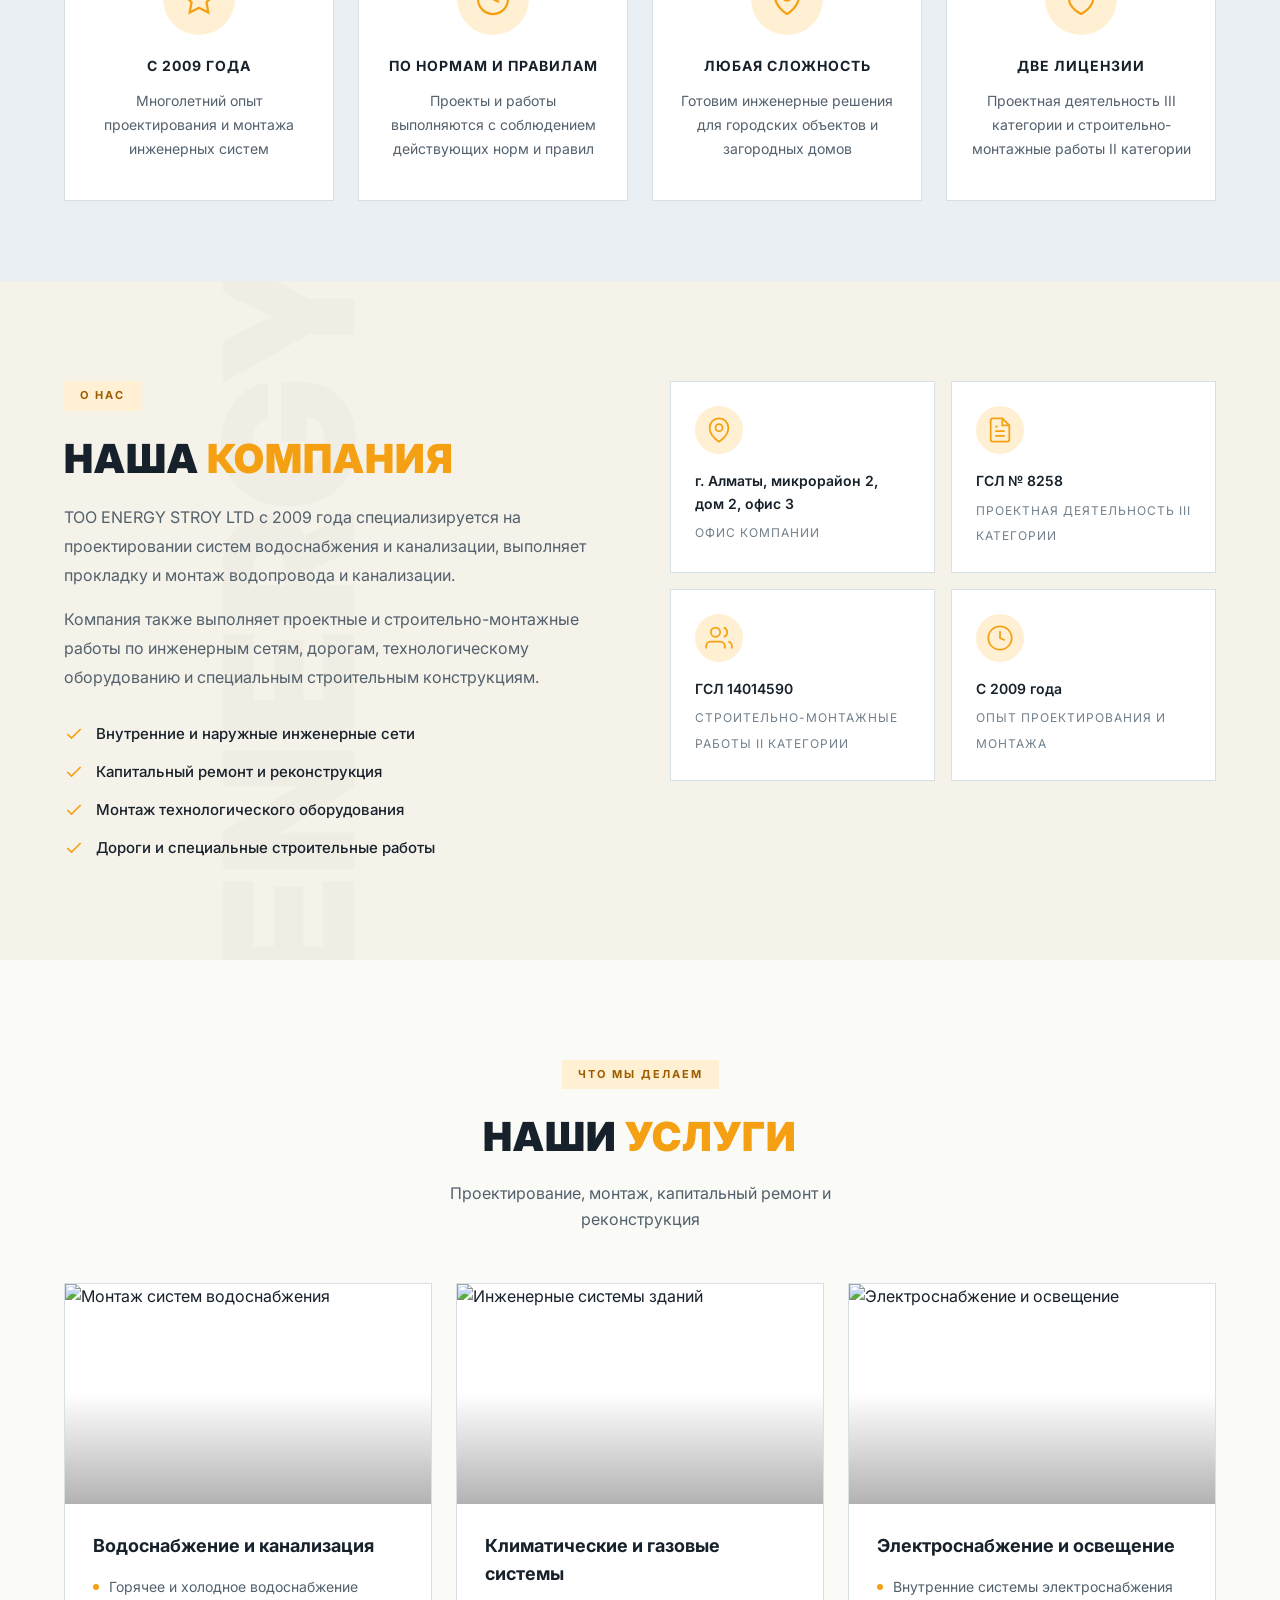
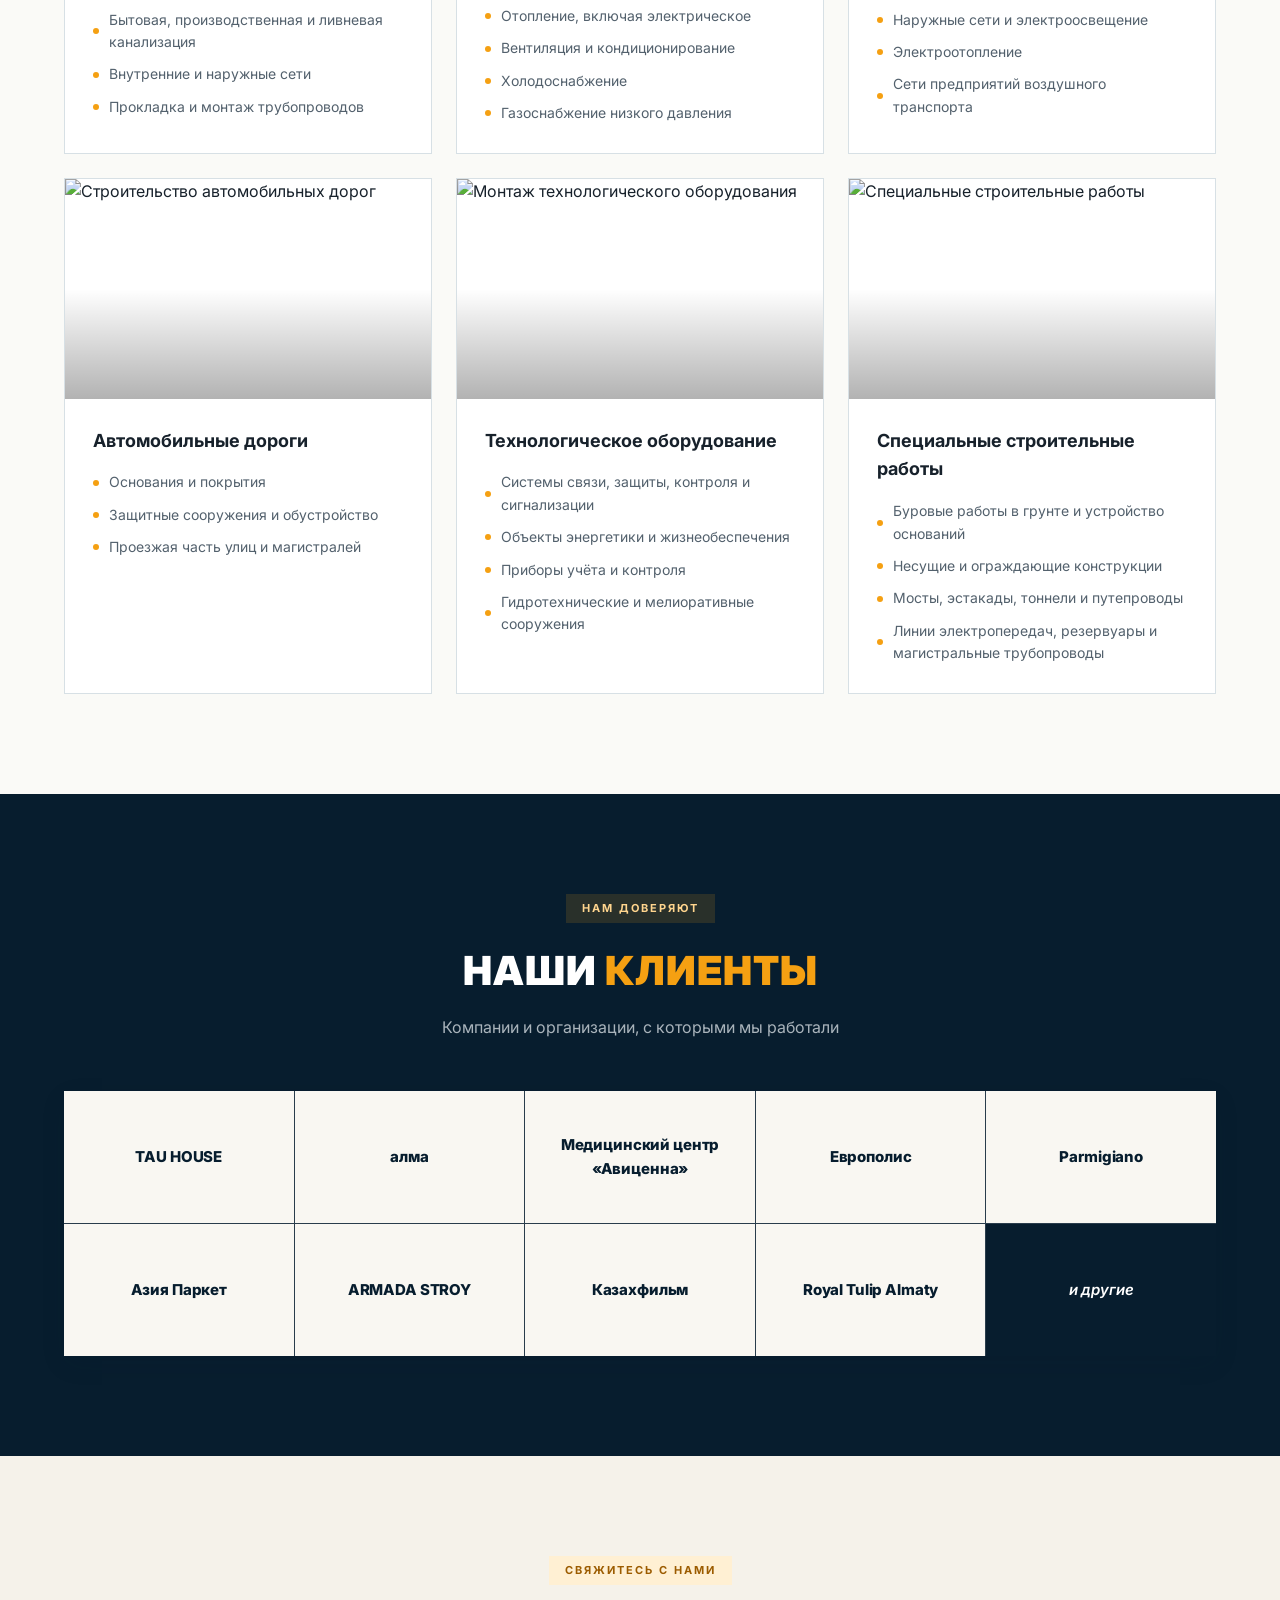
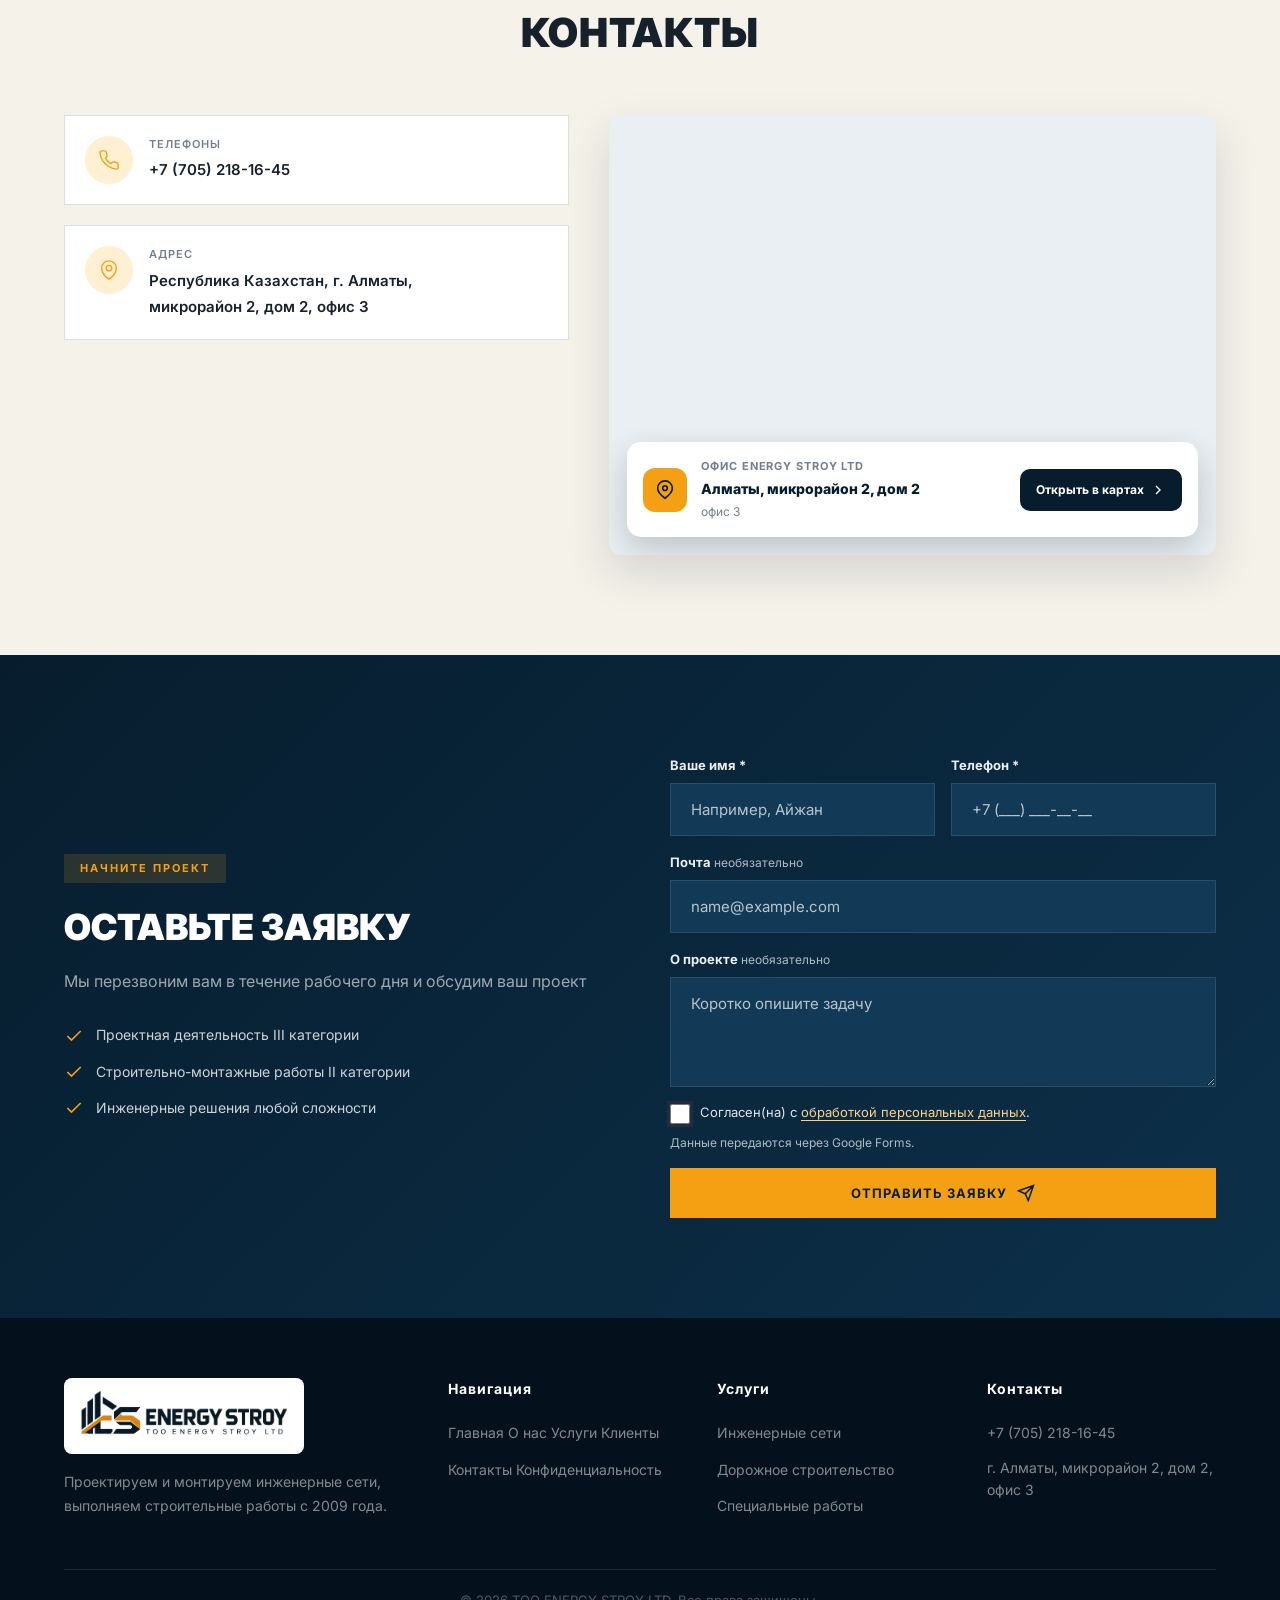
==== commit 649e8ce1: "Harden accessibility forms and SEO" ====
--- a/index.html
+++ b/index.html
@@ -2,24 +2,49 @@
 <html lang="ru">
 <head>
     <meta charset="UTF-8">
-    <meta name="viewport" content="width=device-width, initial-scale=1.0">
+    <meta name="viewport" content="width=device-width, initial-scale=1.0, viewport-fit=cover">
     <meta name="description" content="TOO ENERGY STROY LTD — проектирование инженерных сетей и строительно-монтажные работы в Алматы.">
+    <meta name="theme-color" content="#071d2d">
+    <link rel="canonical" href="https://kazakbayzhanibek.github.io/mag.ingi/">
+    <meta property="og:type" content="website">
+    <meta property="og:locale" content="ru_KZ">
+    <meta property="og:title" content="TOO ENERGY STROY LTD">
+    <meta property="og:description" content="Проектирование инженерных сетей и строительно-монтажные работы в Алматы.">
+    <meta property="og:url" content="https://kazakbayzhanibek.github.io/mag.ingi/">
+    <meta property="og:image" content="https://kazakbayzhanibek.github.io/mag.ingi/energy-stroy-logo.png">
+    <meta name="twitter:card" content="summary_large_image">
+    <meta name="twitter:title" content="TOO ENERGY STROY LTD">
+    <meta name="twitter:description" content="Проектирование инженерных сетей и строительно-монтажные работы в Алматы.">
+    <meta name="twitter:image" content="https://kazakbayzhanibek.github.io/mag.ingi/energy-stroy-logo.png">
     <link rel="icon" type="image/png" href="energy-stroy-symbol.png">
     <title>TOO ENERGY STROY LTD</title>
-    <script>
-        if (window.location.hash) {
-            history.replaceState(null, null, window.location.pathname + window.location.search);
-            window.scrollTo(0, 0);
+    <script type="application/ld+json">
+    {
+        "@context": "https://schema.org",
+        "@type": "LocalBusiness",
+        "name": "TOO ENERGY STROY LTD",
+        "url": "https://kazakbayzhanibek.github.io/mag.ingi/",
+        "image": "https://kazakbayzhanibek.github.io/mag.ingi/energy-stroy-logo.png",
+        "telephone": "+77052181645",
+        "address": {
+            "@type": "PostalAddress",
+            "addressLocality": "Алматы",
+            "streetAddress": "микрорайон 2, дом 2, офис 3",
+            "addressCountry": "KZ"
         }
+    }
     </script>
-    <link rel="stylesheet" href="style.css?v=8">
+    <link rel="stylesheet" href="style.css?v=9">
     <link rel="preconnect" href="https://fonts.googleapis.com">
     <link rel="preconnect" href="https://fonts.gstatic.com" crossorigin>
+    <link rel="preconnect" href="https://images.unsplash.com">
     <link href="https://fonts.googleapis.com/css2?family=Inter:wght@300;400;500;600;700;800;900&display=swap" rel="stylesheet">
 </head>
 <body>
+<a class="skip-link" href="#main-content">Перейти к содержанию</a>
 
 <!-- TOP BAR -->
+<header class="site-header">
 <div class="top-bar">
     <div class="container">
         <div class="top-bar-left"></div>
@@ -46,20 +71,22 @@
             <svg width="16" height="16" viewBox="0 0 24 24" fill="none" stroke="currentColor" stroke-width="2"><path d="M22 16.92v3a2 2 0 01-2.18 2 19.79 19.79 0 01-8.63-3.07 19.5 19.5 0 01-6-6 19.79 19.79 0 01-3.07-8.67A2 2 0 014.11 2h3a2 2 0 012 1.72c.127.96.361 1.903.7 2.81a2 2 0 01-.45 2.11L8.09 9.91a16 16 0 006 6l1.27-1.27a2 2 0 012.11-.45c.907.339 1.85.573 2.81.7A2 2 0 0122 16.92z"/></svg>
             Обсудить проект
         </a>
-        <button class="mobile-toggle" id="mobileToggle" aria-label="Меню">
+        <button class="mobile-toggle" id="mobileToggle" aria-label="Открыть меню" aria-controls="navLinks" aria-expanded="false">
             <span></span>
             <span></span>
             <span></span>
         </button>
     </div>
 </nav>
+</header>
 
 <!-- HERO -->
+<main id="main-content">
 <section id="home" class="hero">
     <div class="hero-slider">
         <div class="hero-slide active" style="background-image: url('https://images.unsplash.com/photo-1504307651254-35680f356dfd?w=1920&q=80')"></div>
-        <div class="hero-slide" style="background-image: url('https://images.unsplash.com/photo-1541888946425-d81bb19240f5?w=1920&q=80')"></div>
-        <div class="hero-slide" style="background-image: url('https://images.unsplash.com/photo-1589939705384-5185137a7f0f?w=1920&q=80')"></div>
+        <div class="hero-slide" data-bg="https://images.unsplash.com/photo-1541888946425-d81bb19240f5?w=1920&q=80"></div>
+        <div class="hero-slide" data-bg="https://images.unsplash.com/photo-1589939705384-5185137a7f0f?w=1920&q=80"></div>
 
     </div>
     <div class="hero-overlay"></div>
@@ -90,6 +117,9 @@
             <svg width="20" height="20" viewBox="0 0 24 24" fill="none" stroke="currentColor" stroke-width="2"><path d="M9 18l6-6-6-6"/></svg>
         </button>
     </div>
+    <button class="hero-pause" id="heroPause" aria-label="Остановить слайдер" aria-pressed="false">
+        <svg class="pause-symbol" width="20" height="20" viewBox="0 0 24 24" fill="none" stroke="currentColor" stroke-width="2" aria-hidden="true"><path d="M9 5v14M15 5v14"/></svg>
+    </button>
     <div class="hero-bottom-shape"></div>
     <div class="hero-scroll">
         <span>Листайте вниз</span>
@@ -467,23 +497,41 @@
                     </div>
                 </div>
             </div>
-            <form class="custom-form" id="projectForm" data-animate="fade-left">
+            <form class="custom-form" id="projectForm" data-animate="fade-left" novalidate>
                 <div class="form-row">
-                    <input type="text" name="entry.195708288" placeholder="Ваше имя" required minlength="2">
-                    <input type="tel" name="entry.837627139" placeholder="Телефон" required id="phone" pattern="[\+]\d{1}\s\(\d{3}\)\s\d{3}-\d{2}-\d{2}">
-                </div>
-                <input type="email" name="entry.1819887641" placeholder="Почта" pattern="[a-z0-9._%+\-]+@[a-z0-9.\-]+\.[a-z]{2,}$">
-                <textarea name="entry.745570409" placeholder="Опишите ваш проект..." rows="4" minlength="10"></textarea>
-                <div class="form-error" id="formError"></div>
+                    <div class="form-field">
+                        <label for="name">Ваше имя <span aria-hidden="true">*</span></label>
+                        <input type="text" name="entry.195708288" id="name" autocomplete="name" placeholder="Например, Айжан" required minlength="2" maxlength="100">
+                    </div>
+                    <div class="form-field">
+                        <label for="phone">Телефон <span aria-hidden="true">*</span></label>
+                        <input type="tel" name="entry.837627139" placeholder="+7 (___) ___-__-__" required id="phone" autocomplete="tel" inputmode="tel" pattern="[\+]\d{1}\s\(\d{3}\)\s\d{3}-\d{2}-\d{2}">
+                    </div>
+                </div>
+                <div class="form-field">
+                    <label for="email">Почта <span class="field-optional">необязательно</span></label>
+                    <input type="email" name="entry.1819887641" id="email" autocomplete="email" placeholder="name@example.com" maxlength="254">
+                </div>
+                <div class="form-field">
+                    <label for="projectMessage">О проекте <span class="field-optional">необязательно</span></label>
+                    <textarea name="entry.745570409" id="projectMessage" placeholder="Коротко опишите задачу" rows="4" minlength="10" maxlength="2000"></textarea>
+                </div>
+                <label class="form-consent" for="privacyConsent">
+                    <input type="checkbox" id="privacyConsent" required>
+                    <span>Согласен(на) с <a href="privacy.html" target="_blank" rel="noopener">обработкой персональных данных</a>.</span>
+                </label>
+                <p class="form-note">Данные передаются через Google Forms.</p>
+                <div class="form-error" id="formError" role="alert" aria-live="assertive"></div>
                 <button type="submit" class="btn btn-primary btn-full" id="submitBtn">
                     ОТПРАВИТЬ ЗАЯВКУ
                     <svg width="18" height="18" viewBox="0 0 24 24" fill="none" stroke="currentColor" stroke-width="2"><path d="M22 2L11 13M22 2l-7 20-4-9-9-4 20-7z"/></svg>
                 </button>
-                <div class="form-timer" id="formTimer"></div>
+                <div class="form-timer" id="formTimer" aria-live="polite"></div>
             </form>
         </div>
     </div>
 </section>
+</main>
 
 <!-- FOOTER -->
 <footer class="footer">
@@ -502,6 +550,7 @@
                 <a href="#services">Услуги</a>
                 <a href="#portfolio">Клиенты</a>
                 <a href="#contacts">Контакты</a>
+                <a href="privacy.html">Конфиденциальность</a>
             </div>
             <div class="footer-links">
                 <h4>Услуги</h4>
@@ -533,6 +582,6 @@
     <svg width="20" height="20" viewBox="0 0 24 24" fill="none" stroke="currentColor" stroke-width="2"><path d="M18 15l-6-6-6 6"/></svg>
 </button>
 
-<script src="script.js?v=6"></script>
+<script src="script.js?v=7"></script>
 </body>
 </html>
--- a/style.css
+++ b/style.css
@@ -2313,3 +2313,307 @@
         font-size: 24px;
     }
 }
+
+/* ACCESSIBILITY, FORM AND SERVICE-PAGE HARDENING */
+html {
+    scroll-padding-top: 112px;
+    overflow-x: clip;
+}
+
+section[id],
+main[id] {
+    scroll-margin-top: 112px;
+}
+
+::selection {
+    background: var(--accent);
+    color: var(--primary);
+}
+
+.skip-link {
+    position: fixed;
+    top: 12px;
+    left: 12px;
+    z-index: 10000;
+    padding: 12px 16px;
+    background: var(--accent);
+    color: var(--primary);
+    font-weight: 800;
+    text-decoration: none;
+    transform: translateY(-160%);
+    transition: transform 180ms ease-out;
+}
+
+.skip-link:focus {
+    transform: translateY(0);
+}
+
+.mobile-toggle {
+    width: 44px;
+    height: 44px;
+    align-items: center;
+    justify-content: center;
+    padding: 10px;
+}
+
+.hero-pause {
+    position: absolute;
+    bottom: 94px;
+    left: 50%;
+    width: 46px;
+    height: 46px;
+    display: flex;
+    align-items: center;
+    justify-content: center;
+    transform: translateX(-50%);
+    border: 1px solid rgba(255,255,255,0.35);
+    background: rgba(7,29,45,0.72);
+    color: #fff;
+    cursor: pointer;
+    transition: background-color 180ms ease-out, border-color 180ms ease-out;
+    backdrop-filter: blur(8px);
+}
+
+.hero-pause:hover,
+.hero-pause:focus-visible,
+.hero-pause.is-paused {
+    background: var(--accent);
+    border-color: var(--accent);
+    color: var(--primary);
+}
+
+.form-field {
+    display: flex;
+    flex-direction: column;
+    gap: 7px;
+}
+
+.form-field label {
+    color: rgba(255,255,255,0.92);
+    font-size: 13px;
+    font-weight: 700;
+}
+
+.field-optional {
+    color: rgba(255,255,255,0.68);
+    font-size: 12px;
+    font-weight: 400;
+}
+
+.custom-form input,
+.custom-form textarea {
+    width: 100%;
+    min-height: 48px;
+}
+
+.custom-form input::placeholder,
+.custom-form textarea::placeholder {
+    color: rgba(255,255,255,0.7);
+}
+
+.form-consent {
+    display: flex;
+    align-items: flex-start;
+    gap: 10px;
+    color: rgba(255,255,255,0.88);
+    font-size: 13px;
+    line-height: 1.45;
+    cursor: pointer;
+}
+
+.form-consent input {
+    flex: 0 0 auto;
+    width: 20px;
+    min-height: 20px;
+    height: 20px;
+    margin-top: 1px;
+    accent-color: var(--accent);
+}
+
+.form-consent a,
+.form-note a,
+.form-success-link {
+    color: #ffd082;
+    text-decoration-thickness: 1px;
+    text-underline-offset: 3px;
+}
+
+.form-note {
+    margin: -6px 0 0;
+    color: rgba(255,255,255,0.68);
+    font-size: 12px;
+    line-height: 1.5;
+}
+
+.form-error {
+    color: #ffd0d0;
+}
+
+.form-timer {
+    color: rgba(255,255,255,0.72);
+}
+
+.btn-full {
+    min-height: 48px;
+}
+
+.form-success:focus {
+    outline: none;
+}
+
+.form-success-link {
+    display: inline-flex;
+    min-height: 44px;
+    align-items: center;
+    margin-top: 14px;
+    font-weight: 700;
+}
+
+.privacy-page {
+    min-height: 100vh;
+    background: var(--surface, #f6f3ed);
+    color: var(--text, #071d2d);
+}
+
+.privacy-header {
+    padding: 22px 0;
+    background: var(--primary);
+}
+
+.privacy-header .container {
+    display: flex;
+    align-items: center;
+    justify-content: space-between;
+    gap: 20px;
+}
+
+.privacy-header .brand-logo-image {
+    width: min(300px, 58vw);
+}
+
+.privacy-back {
+    color: #fff;
+    font-weight: 700;
+    text-decoration-color: var(--accent);
+    text-underline-offset: 5px;
+}
+
+.privacy-content {
+    padding: 72px 0 88px;
+}
+
+.privacy-article {
+    max-width: 780px;
+    margin: 0 auto;
+}
+
+.privacy-article h1 {
+    max-width: 18ch;
+    margin-bottom: 24px;
+    font-size: clamp(32px, 5vw, 56px);
+    line-height: 1.04;
+    letter-spacing: -0.035em;
+}
+
+.privacy-article h2 {
+    margin: 42px 0 12px;
+    font-size: 21px;
+}
+
+.privacy-article p,
+.privacy-article li {
+    max-width: 72ch;
+    color: var(--text-secondary);
+    font-size: 16px;
+    line-height: 1.75;
+}
+
+.privacy-article ul {
+    padding-left: 22px;
+}
+
+.privacy-article a {
+    color: var(--primary-light);
+    text-underline-offset: 3px;
+}
+
+.privacy-updated {
+    margin-bottom: 36px;
+    font-weight: 600;
+}
+
+@media (max-width: 768px) {
+    html {
+        scroll-padding-top: 86px;
+    }
+
+    section[id],
+    main[id] {
+        scroll-margin-top: 86px;
+    }
+
+    .hero-pause {
+        bottom: 30px;
+        width: 44px;
+        height: 44px;
+    }
+
+    .back-to-top {
+        width: 48px;
+        height: 48px;
+        right: 80px;
+        bottom: max(20px, env(safe-area-inset-bottom));
+    }
+
+    .whatsapp-btn {
+        bottom: max(20px, env(safe-area-inset-bottom));
+    }
+
+    .custom-form input,
+    .custom-form textarea {
+        font-size: 16px;
+    }
+
+    .privacy-header .container {
+        align-items: flex-start;
+        flex-direction: column;
+    }
+
+    .privacy-content {
+        padding: 48px 0 64px;
+    }
+}
+
+@media (prefers-reduced-motion: reduce) {
+    html {
+        scroll-behavior: auto;
+    }
+
+    [data-animate] {
+        opacity: 1;
+        transform: none;
+        transition: none;
+    }
+
+    .hero-slide {
+        transition: none;
+        animation: none;
+    }
+
+    .hero-scroll,
+    .whatsapp-btn,
+    .scroll-indicator {
+        animation: none;
+    }
+
+    .btn,
+    .service-card,
+    .client-logo,
+    .hero-prev,
+    .hero-next,
+    .hero-pause,
+    .back-to-top,
+    .mobile-toggle span {
+        transition-duration: 0s;
+    }
+}
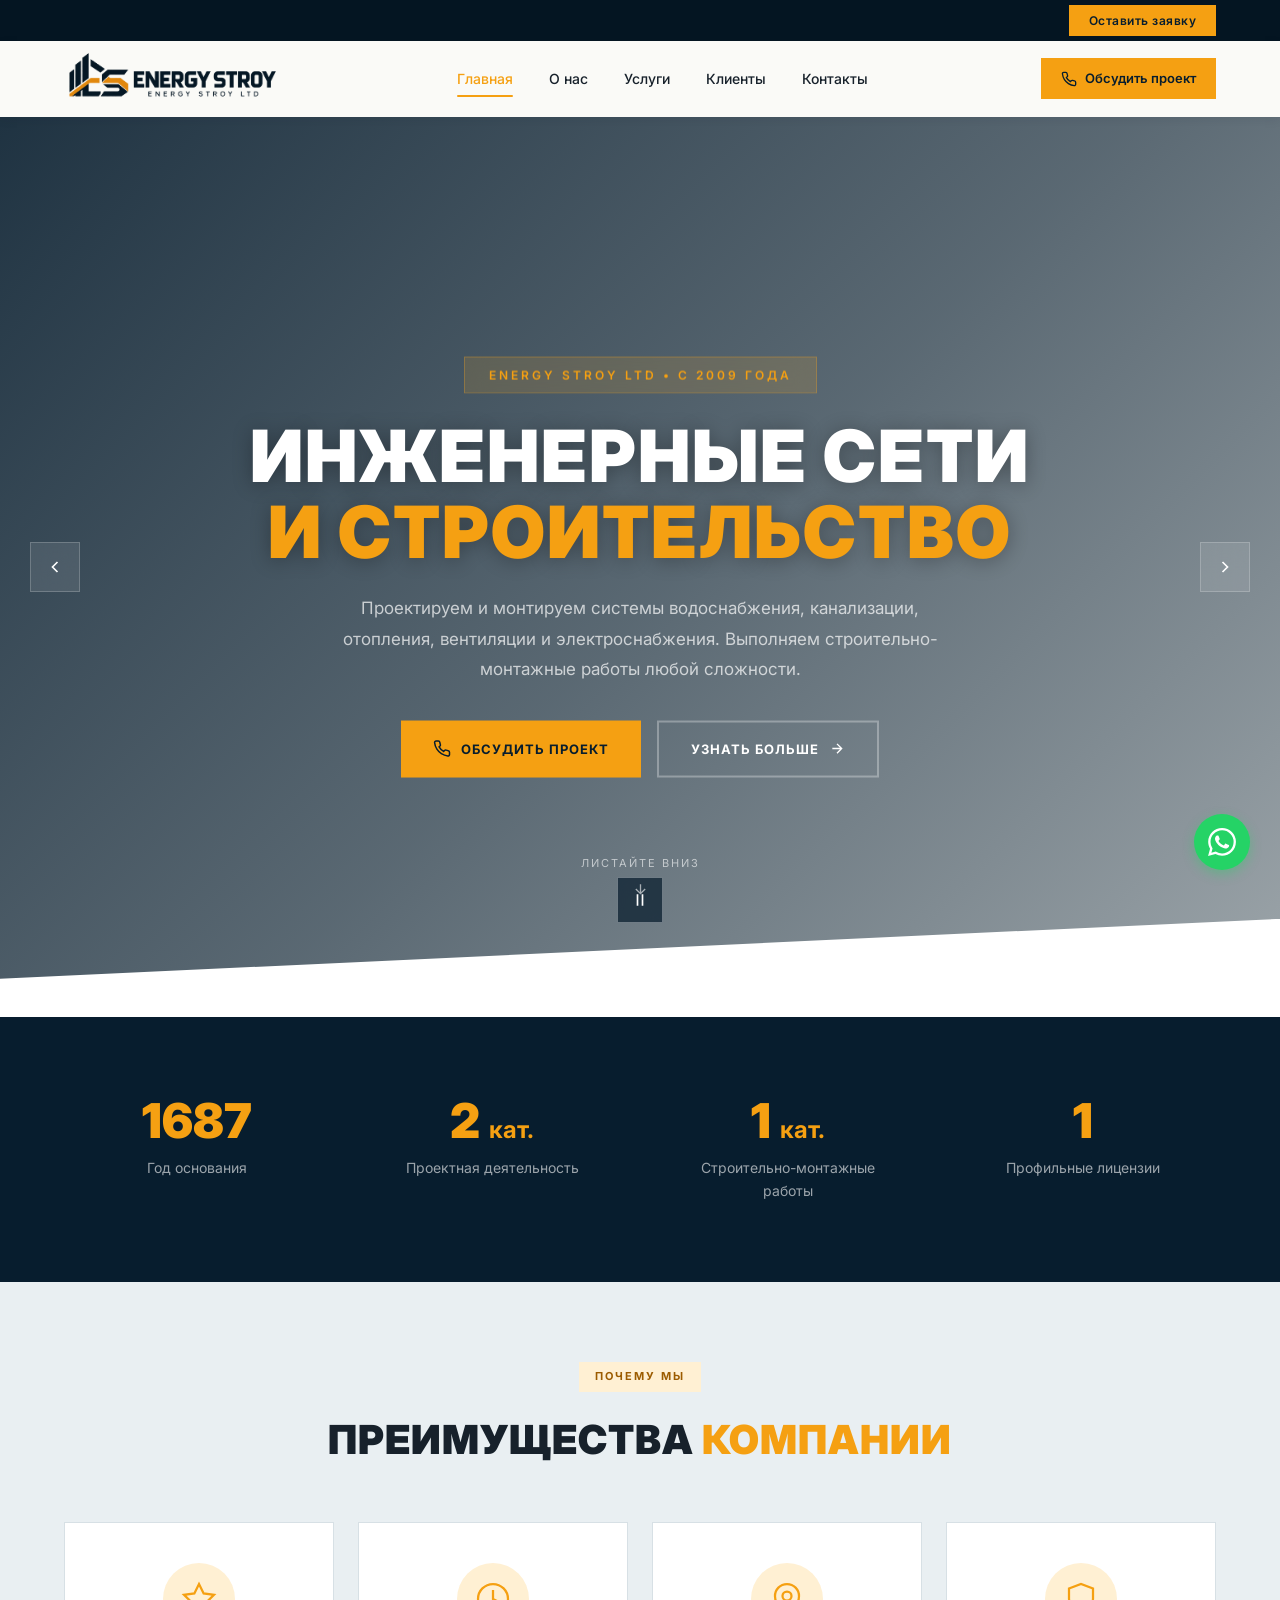
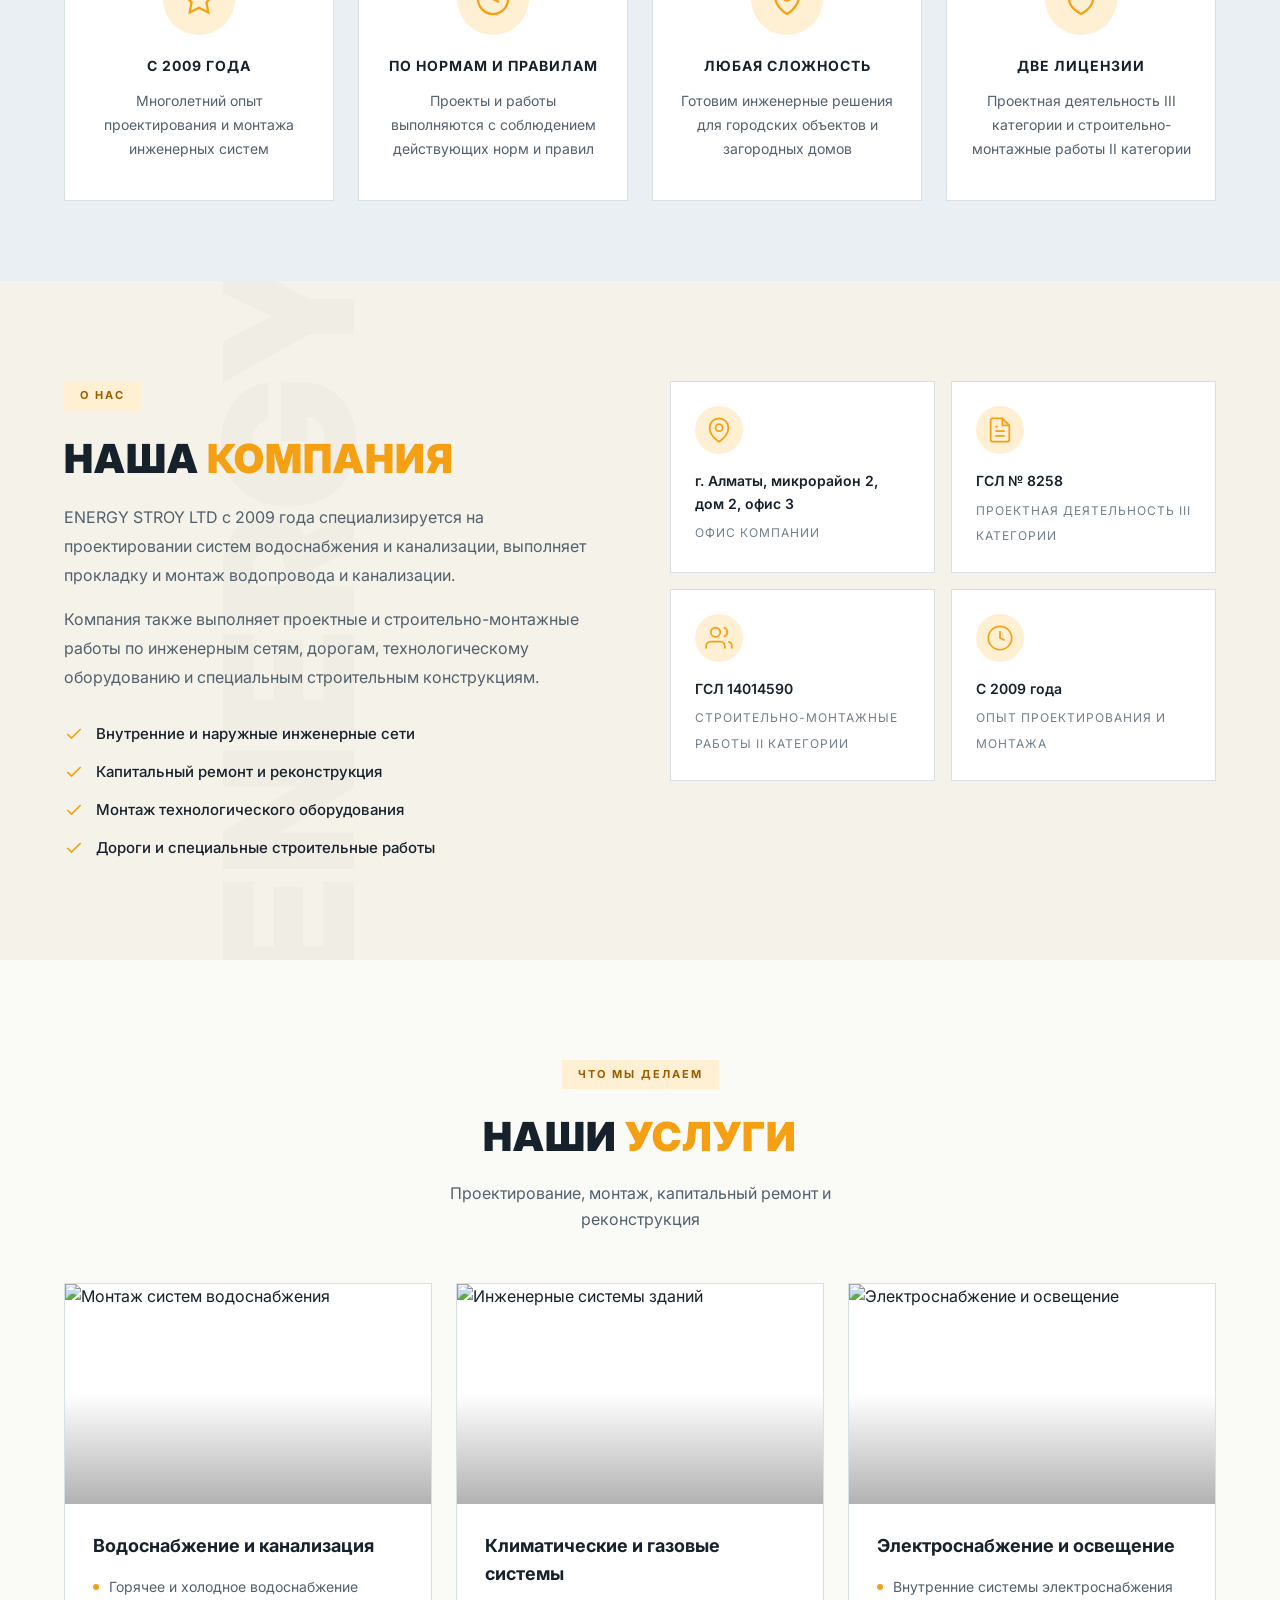
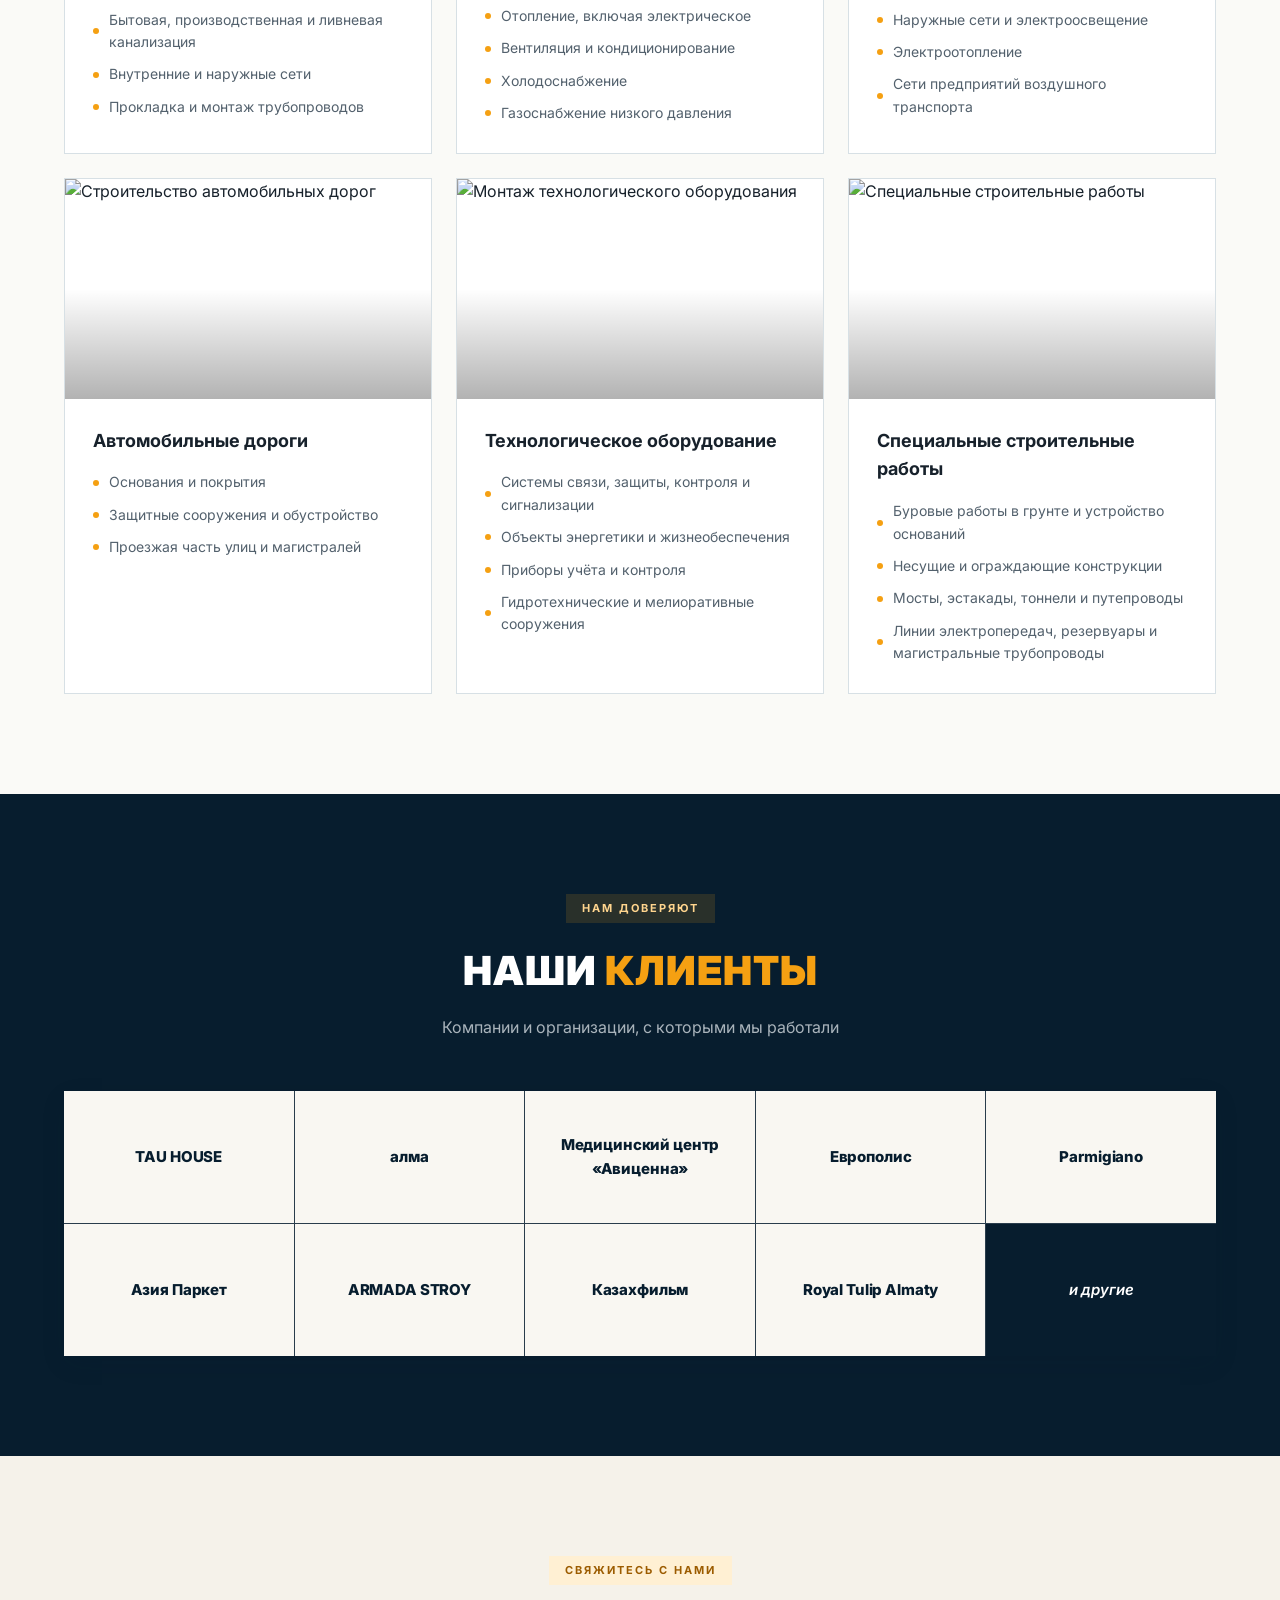
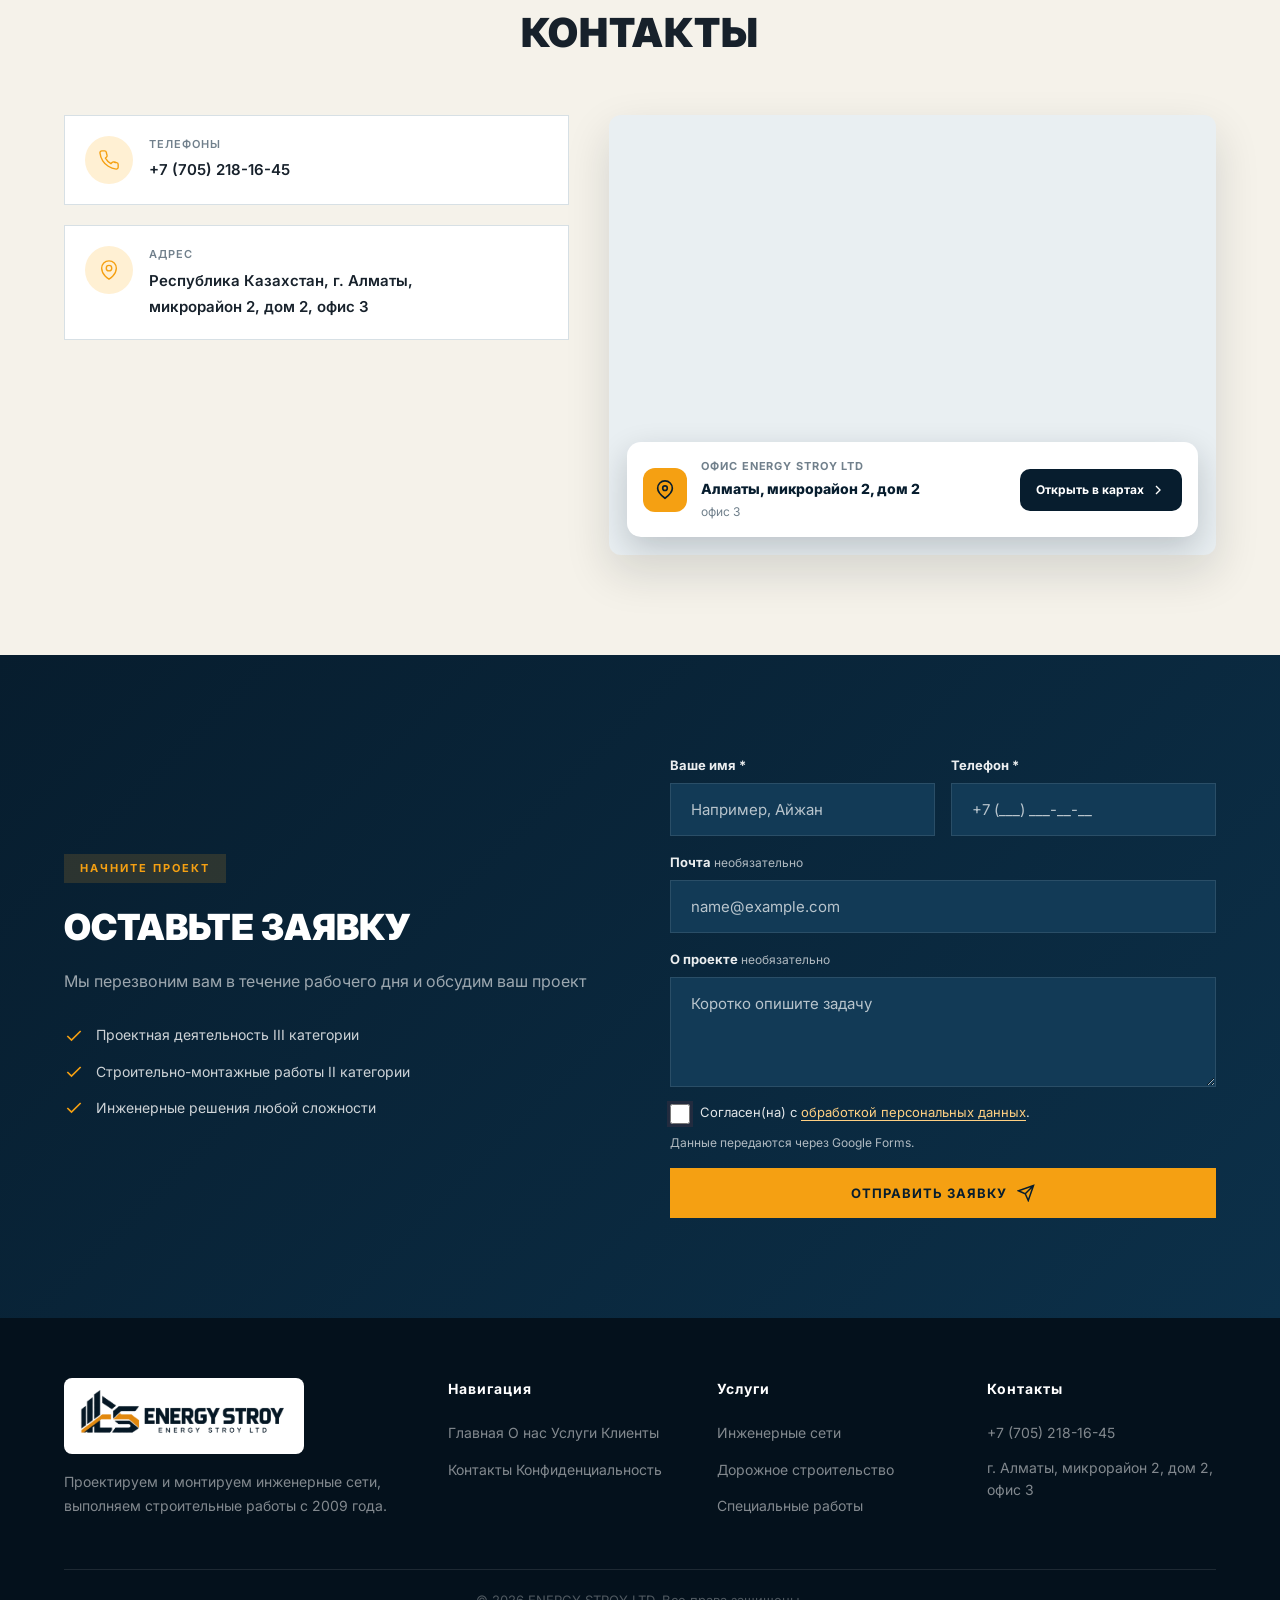
==== commit f09f8977: "Remove TOO from company name" ====
--- a/index.html
+++ b/index.html
@@ -3,26 +3,26 @@
 <head>
     <meta charset="UTF-8">
     <meta name="viewport" content="width=device-width, initial-scale=1.0, viewport-fit=cover">
-    <meta name="description" content="TOO ENERGY STROY LTD — проектирование инженерных сетей и строительно-монтажные работы в Алматы.">
+    <meta name="description" content="ENERGY STROY LTD — проектирование инженерных сетей и строительно-монтажные работы в Алматы.">
     <meta name="theme-color" content="#071d2d">
     <link rel="canonical" href="https://kazakbayzhanibek.github.io/mag.ingi/">
     <meta property="og:type" content="website">
     <meta property="og:locale" content="ru_KZ">
-    <meta property="og:title" content="TOO ENERGY STROY LTD">
+    <meta property="og:title" content="ENERGY STROY LTD">
     <meta property="og:description" content="Проектирование инженерных сетей и строительно-монтажные работы в Алматы.">
     <meta property="og:url" content="https://kazakbayzhanibek.github.io/mag.ingi/">
     <meta property="og:image" content="https://kazakbayzhanibek.github.io/mag.ingi/energy-stroy-logo.png">
     <meta name="twitter:card" content="summary_large_image">
-    <meta name="twitter:title" content="TOO ENERGY STROY LTD">
+    <meta name="twitter:title" content="ENERGY STROY LTD">
     <meta name="twitter:description" content="Проектирование инженерных сетей и строительно-монтажные работы в Алматы.">
     <meta name="twitter:image" content="https://kazakbayzhanibek.github.io/mag.ingi/energy-stroy-logo.png">
     <link rel="icon" type="image/png" href="energy-stroy-symbol.png">
-    <title>TOO ENERGY STROY LTD</title>
+    <title>ENERGY STROY LTD</title>
     <script type="application/ld+json">
     {
         "@context": "https://schema.org",
         "@type": "LocalBusiness",
-        "name": "TOO ENERGY STROY LTD",
+        "name": "ENERGY STROY LTD",
         "url": "https://kazakbayzhanibek.github.io/mag.ingi/",
         "image": "https://kazakbayzhanibek.github.io/mag.ingi/energy-stroy-logo.png",
         "telephone": "+77052181645",
@@ -57,8 +57,8 @@
 <!-- NAVBAR -->
 <nav class="navbar" id="navbar">
     <div class="container">
-        <a href="#home" class="logo brand-wordmark" aria-label="TOO ENERGY STROY LTD">
-            <span class="brand-logo-frame"><img src="energy-stroy-logo.png" alt="TOO ENERGY STROY LTD" class="brand-logo-image"></span>
+        <a href="#home" class="logo brand-wordmark" aria-label="ENERGY STROY LTD">
+            <span class="brand-logo-frame"><img src="energy-stroy-logo-v2.png" alt="ENERGY STROY LTD" class="brand-logo-image"></span>
         </a>
         <ul class="nav-links" id="navLinks">
             <li><a href="#home" class="active">Главная</a></li>
@@ -91,7 +91,7 @@
     </div>
     <div class="hero-overlay"></div>
     <div class="hero-content">
-        <div class="hero-badge" data-animate="fade-up">TOO ENERGY STROY LTD • С 2009 ГОДА</div>
+        <div class="hero-badge" data-animate="fade-up">ENERGY STROY LTD • С 2009 ГОДА</div>
         <h1 class="hero-title" data-animate="fade-up" data-delay="100">
             ИНЖЕНЕРНЫЕ СЕТИ<br><span class="accent">И СТРОИТЕЛЬСТВО</span>
         </h1>
@@ -213,7 +213,7 @@
             <div class="about-left" data-animate="fade-right">
                 <span class="section-tag">О нас</span>
                 <h2 class="section-title left">НАША <span class="accent">КОМПАНИЯ</span></h2>
-                <p class="about-text">TOO ENERGY STROY LTD с 2009 года специализируется на проектировании систем водоснабжения и канализации, выполняет прокладку и монтаж водопровода и канализации.</p>
+                <p class="about-text">ENERGY STROY LTD с 2009 года специализируется на проектировании систем водоснабжения и канализации, выполняет прокладку и монтаж водопровода и канализации.</p>
                 <p class="about-text">Компания также выполняет проектные и строительно-монтажные работы по инженерным сетям, дорогам, технологическому оборудованию и специальным строительным конструкциям.</p>
                 <div class="about-principles">
                     <div class="principle">
@@ -446,7 +446,7 @@
             <div class="contacts-map" data-animate="fade-left">
                 <div id="map">
                     <iframe
-                        title="TOO ENERGY STROY LTD на Яндекс Картах — микрорайон 2, дом 2, Алматы"
+                        title="ENERGY STROY LTD на Яндекс Картах — микрорайон 2, дом 2, Алматы"
                         src="https://yandex.ru/map-widget/v1/?text=%D0%90%D0%BB%D0%BC%D0%B0%D1%82%D1%8B%2C%20%D0%BC%D0%B8%D0%BA%D1%80%D0%BE%D1%80%D0%B0%D0%B9%D0%BE%D0%BD%202%2C%20%D0%B4%D0%BE%D0%BC%202&amp;z=16"
                         loading="lazy"
                         allowfullscreen>
@@ -538,8 +538,8 @@
     <div class="container">
         <div class="footer-top">
             <div class="footer-brand">
-                <a href="#home" class="logo brand-wordmark footer-wordmark" aria-label="TOO ENERGY STROY LTD">
-                    <span class="brand-logo-frame"><img src="energy-stroy-logo.png" alt="TOO ENERGY STROY LTD" class="brand-logo-image"></span>
+                <a href="#home" class="logo brand-wordmark footer-wordmark" aria-label="ENERGY STROY LTD">
+                    <span class="brand-logo-frame"><img src="energy-stroy-logo-v2.png" alt="ENERGY STROY LTD" class="brand-logo-image"></span>
                 </a>
                 <p>Проектируем и монтируем инженерные сети, выполняем строительные работы с 2009 года.</p>
             </div>
@@ -565,7 +565,7 @@
             </div>
         </div>
         <div class="footer-bottom">
-            <span>&copy; 2026 TOO ENERGY STROY LTD. Все права защищены.</span>
+            <span>&copy; 2026 ENERGY STROY LTD. Все права защищены.</span>
         </div>
     </div>
 </footer>
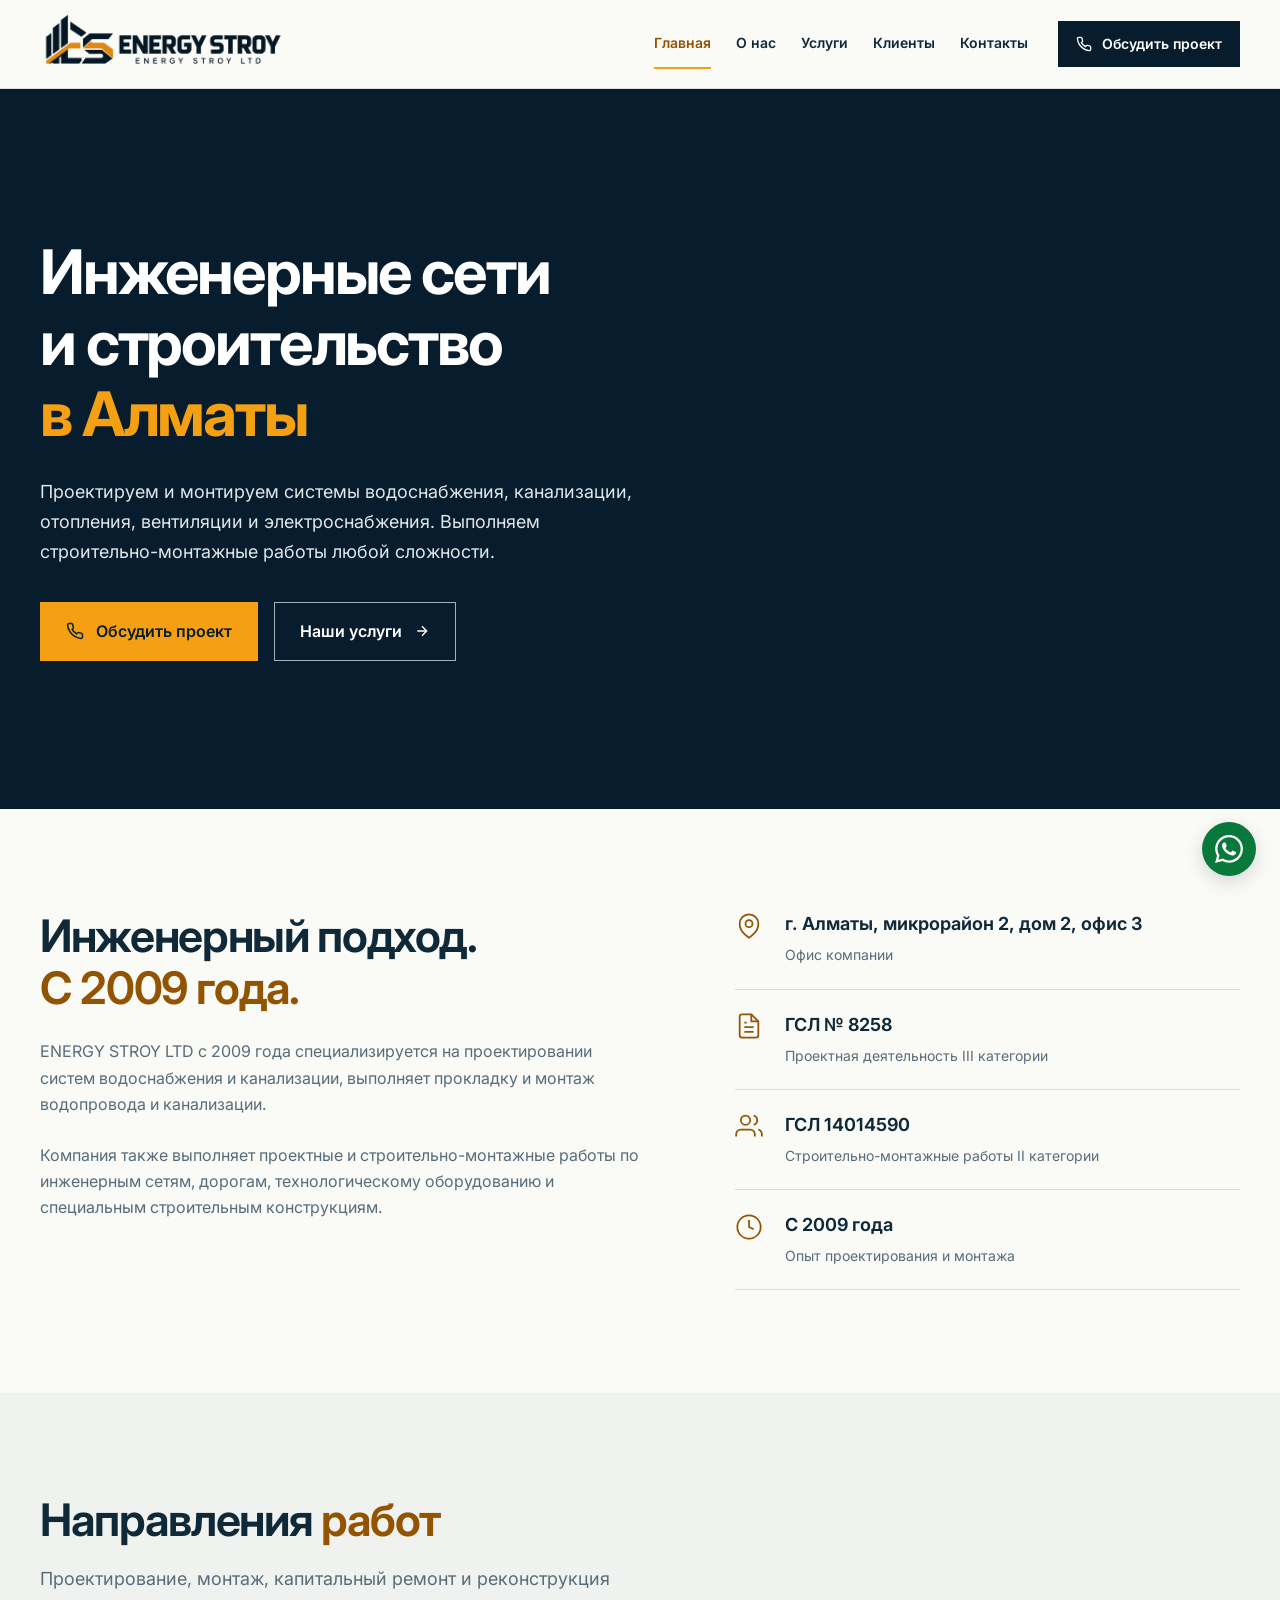
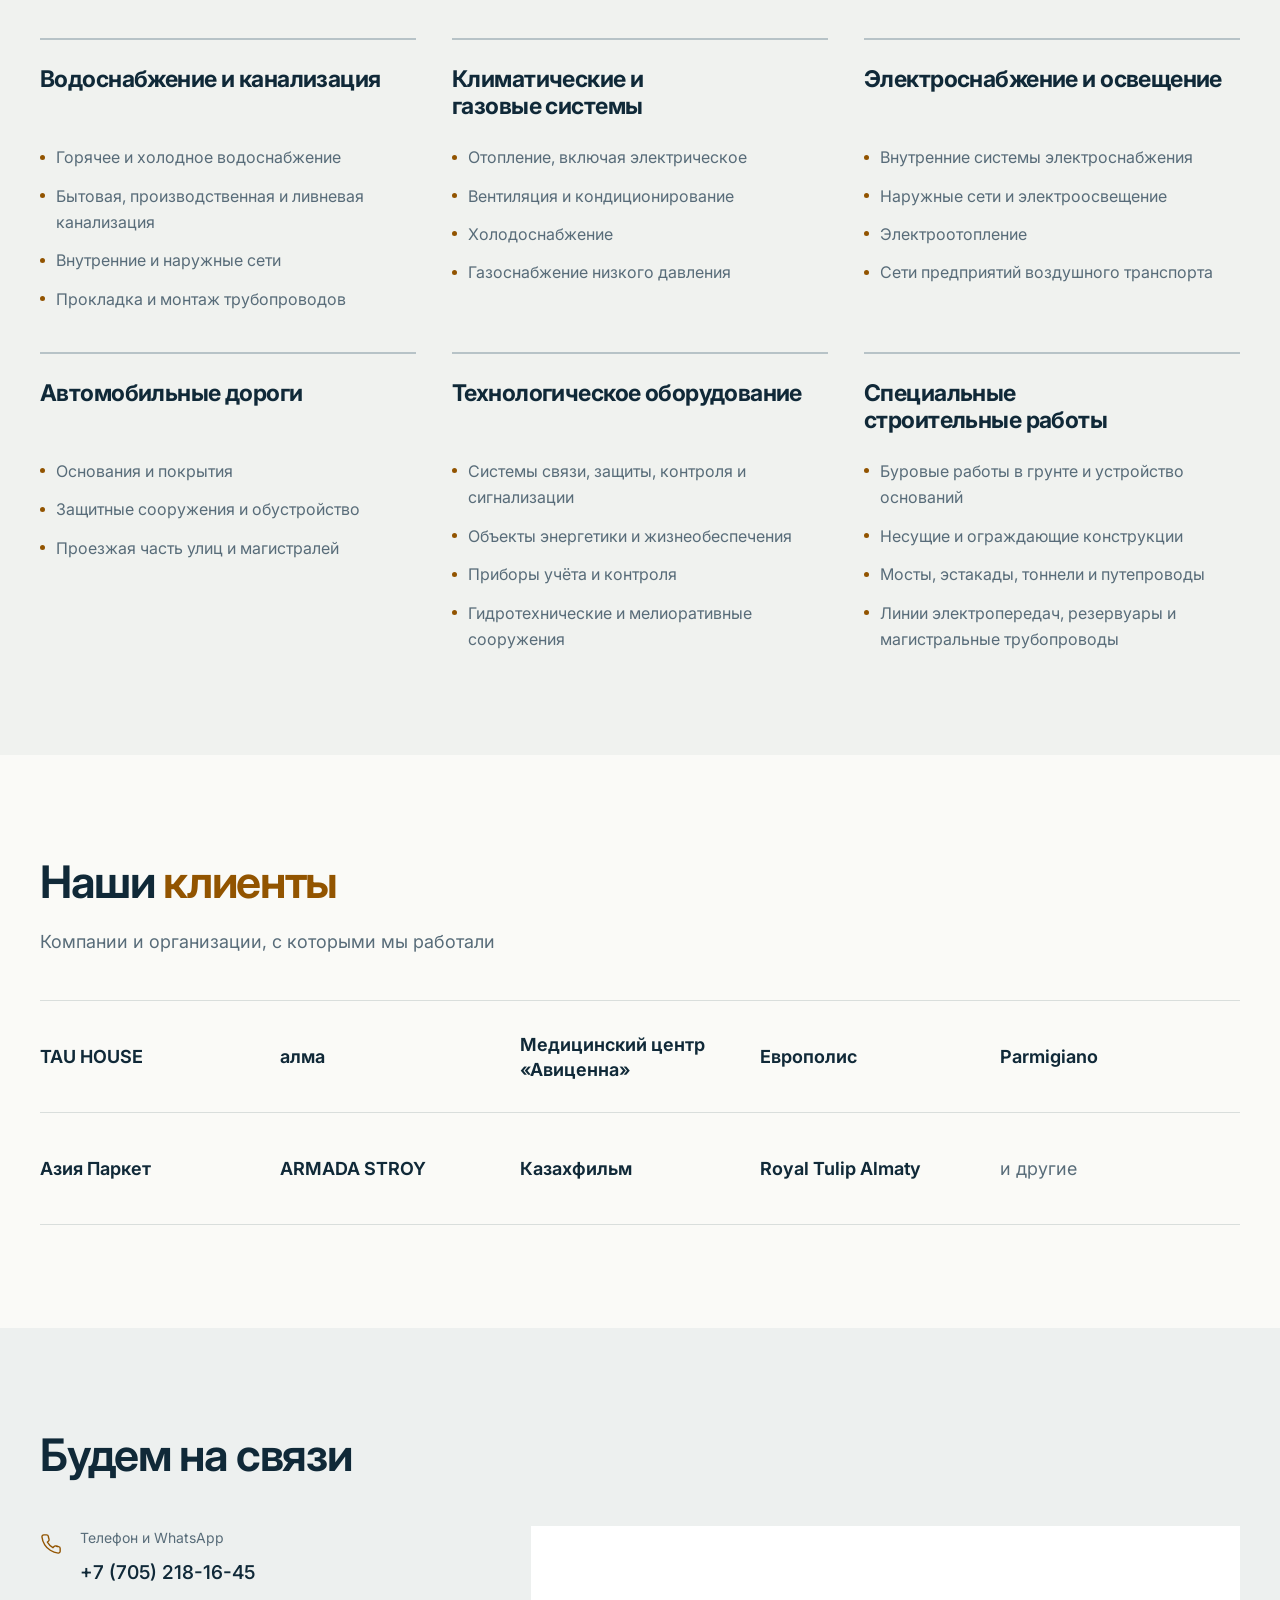
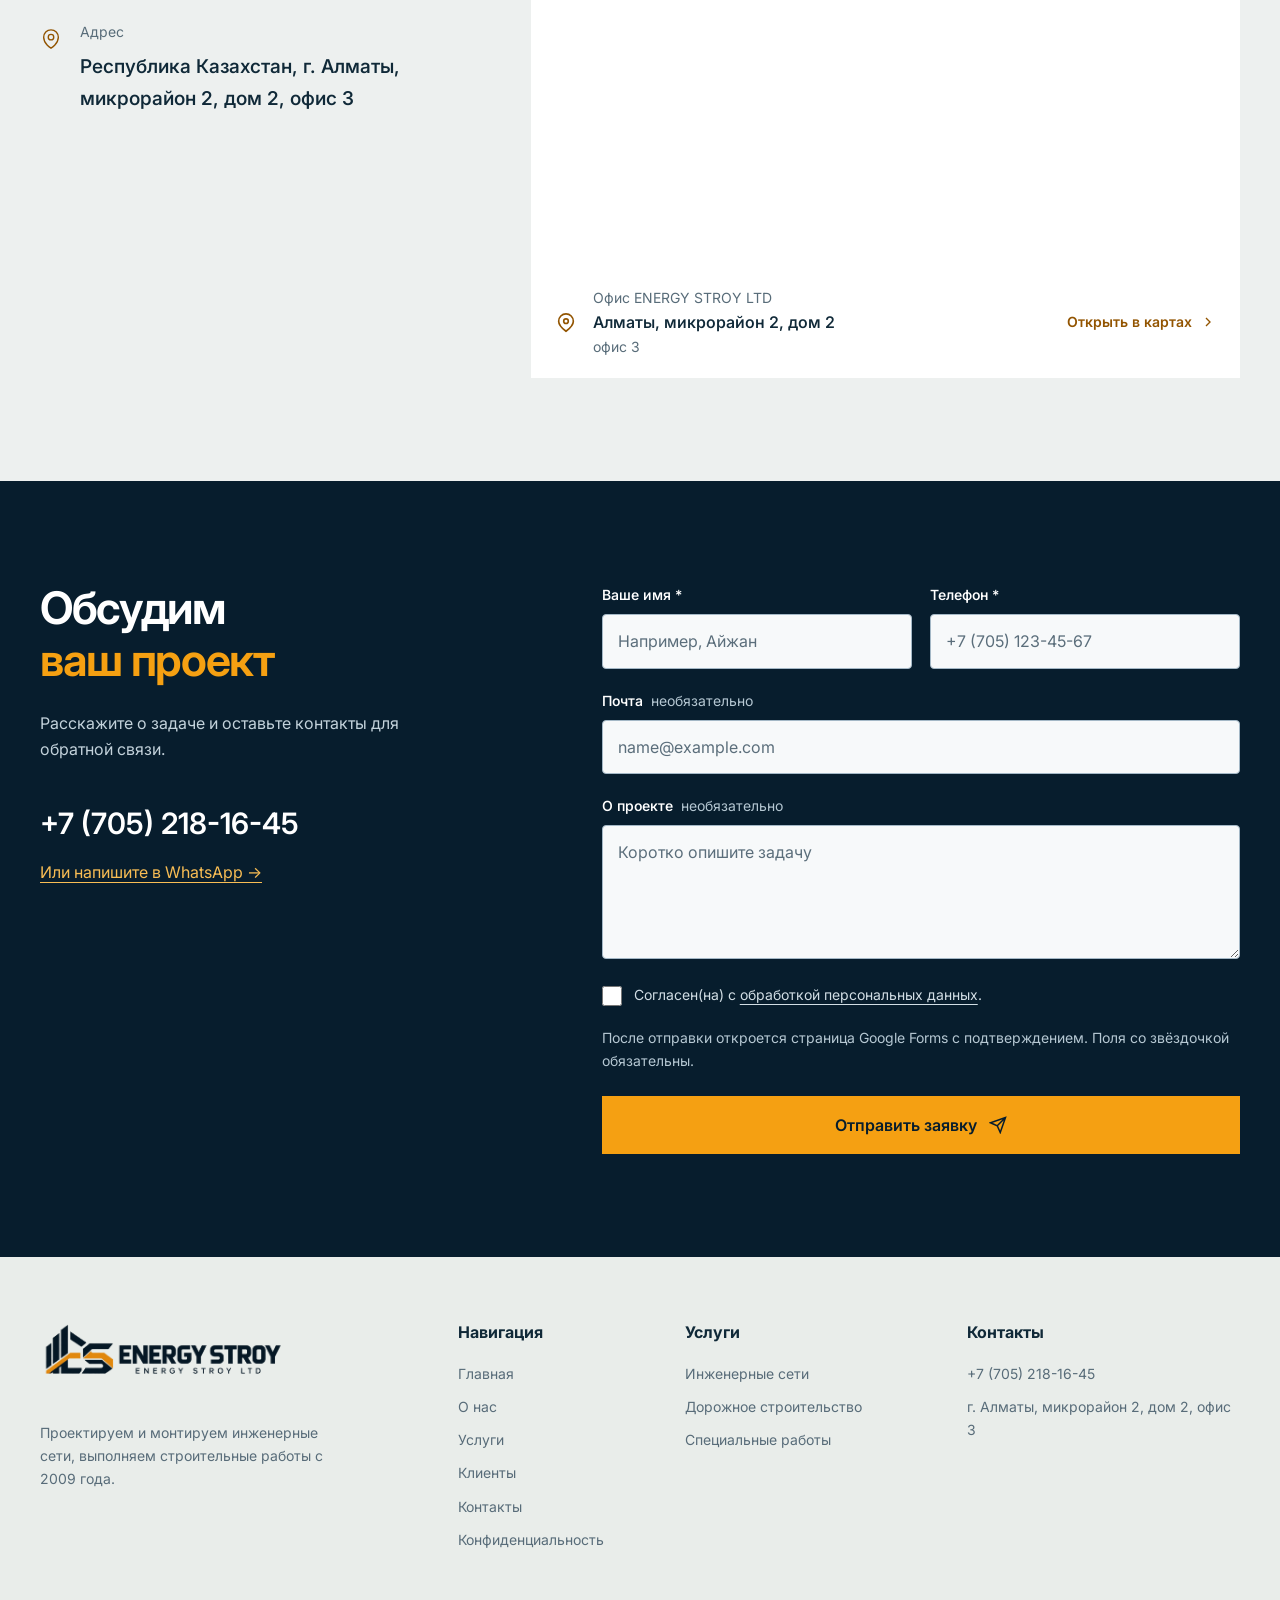
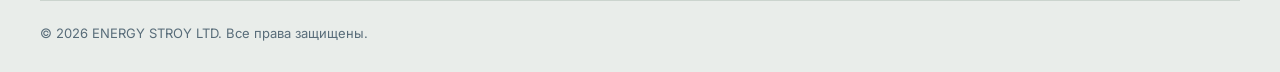
==== commit 284c8a22: "Polish responsive site and remove hero slideshow" ====
--- a/index.html
+++ b/index.html
@@ -11,20 +11,20 @@
     <meta property="og:title" content="ENERGY STROY LTD">
     <meta property="og:description" content="Проектирование инженерных сетей и строительно-монтажные работы в Алматы.">
     <meta property="og:url" content="https://kazakbayzhanibek.github.io/mag.ingi/">
-    <meta property="og:image" content="https://kazakbayzhanibek.github.io/mag.ingi/energy-stroy-logo.png">
+    <meta property="og:image" content="https://kazakbayzhanibek.github.io/mag.ingi/energy-stroy-logo-v2.png">
     <meta name="twitter:card" content="summary_large_image">
     <meta name="twitter:title" content="ENERGY STROY LTD">
     <meta name="twitter:description" content="Проектирование инженерных сетей и строительно-монтажные работы в Алматы.">
-    <meta name="twitter:image" content="https://kazakbayzhanibek.github.io/mag.ingi/energy-stroy-logo.png">
+    <meta name="twitter:image" content="https://kazakbayzhanibek.github.io/mag.ingi/energy-stroy-logo-v2.png">
     <link rel="icon" type="image/png" href="energy-stroy-symbol.png">
-    <title>ENERGY STROY LTD</title>
+    <title>Инженерные сети в Алматы — ENERGY STROY LTD</title>
     <script type="application/ld+json">
     {
         "@context": "https://schema.org",
         "@type": "LocalBusiness",
         "name": "ENERGY STROY LTD",
         "url": "https://kazakbayzhanibek.github.io/mag.ingi/",
-        "image": "https://kazakbayzhanibek.github.io/mag.ingi/energy-stroy-logo.png",
+        "image": "https://kazakbayzhanibek.github.io/mag.ingi/energy-stroy-logo-v2.png",
         "telephone": "+77052181645",
         "address": {
             "@type": "PostalAddress",
@@ -34,31 +34,22 @@
         }
     }
     </script>
-    <link rel="stylesheet" href="style.css?v=9">
+    <link rel="stylesheet" href="style.css?v=10">
     <link rel="preconnect" href="https://fonts.googleapis.com">
     <link rel="preconnect" href="https://fonts.gstatic.com" crossorigin>
     <link rel="preconnect" href="https://images.unsplash.com">
-    <link href="https://fonts.googleapis.com/css2?family=Inter:wght@300;400;500;600;700;800;900&display=swap" rel="stylesheet">
+    <link href="https://fonts.googleapis.com/css2?family=Inter:wght@400;500;600;700;800&display=swap" rel="stylesheet">
 </head>
 <body>
 <a class="skip-link" href="#main-content">Перейти к содержанию</a>
 
 <!-- TOP BAR -->
 <header class="site-header">
-<div class="top-bar">
-    <div class="container">
-        <div class="top-bar-left"></div>
-        <div class="top-bar-right">
-            <a href="#contact-form" class="top-bar-btn">Оставить заявку</a>
-        </div>
-    </div>
-</div>
-
 <!-- NAVBAR -->
-<nav class="navbar" id="navbar">
+<nav class="navbar" id="navbar" aria-label="Основная навигация">
     <div class="container">
         <a href="#home" class="logo brand-wordmark" aria-label="ENERGY STROY LTD">
-            <span class="brand-logo-frame"><img src="energy-stroy-logo-v2.png" alt="ENERGY STROY LTD" class="brand-logo-image"></span>
+            <span class="brand-logo-frame"><img src="energy-stroy-logo-v2.png" alt="ENERGY STROY LTD" class="brand-logo-image" width="2129" height="738"></span>
         </a>
         <ul class="nav-links" id="navLinks">
             <li><a href="#home" class="active">Главная</a></li>
@@ -83,158 +74,41 @@
 <!-- HERO -->
 <main id="main-content">
 <section id="home" class="hero">
-    <div class="hero-slider">
-        <div class="hero-slide active" style="background-image: url('https://images.unsplash.com/photo-1504307651254-35680f356dfd?w=1920&q=80')"></div>
-        <div class="hero-slide" data-bg="https://images.unsplash.com/photo-1541888946425-d81bb19240f5?w=1920&q=80"></div>
-        <div class="hero-slide" data-bg="https://images.unsplash.com/photo-1589939705384-5185137a7f0f?w=1920&q=80"></div>
-
-    </div>
+    <img class="hero-image" src="https://images.unsplash.com/photo-1504307651254-35680f356dfd?w=1600&amp;q=80&amp;auto=format"
+        srcset="https://images.unsplash.com/photo-1504307651254-35680f356dfd?w=640&amp;q=80&amp;auto=format 640w, https://images.unsplash.com/photo-1504307651254-35680f356dfd?w=1200&amp;q=80&amp;auto=format 1200w, https://images.unsplash.com/photo-1504307651254-35680f356dfd?w=1920&amp;q=80&amp;auto=format 1920w"
+        sizes="100vw" width="1920" height="1280" alt="" fetchpriority="high">
     <div class="hero-overlay"></div>
     <div class="hero-content">
-        <div class="hero-badge" data-animate="fade-up">ENERGY STROY LTD • С 2009 ГОДА</div>
-        <h1 class="hero-title" data-animate="fade-up" data-delay="100">
-            ИНЖЕНЕРНЫЕ СЕТИ<br><span class="accent">И СТРОИТЕЛЬСТВО</span>
+
+        <h1 class="hero-title">
+            Инженерные сети<br>и строительство<br><span class="accent">в Алматы</span>
         </h1>
-        <p class="hero-desc" data-animate="fade-up" data-delay="200">
+        <p class="hero-desc">
             Проектируем и монтируем системы водоснабжения, канализации, отопления, вентиляции и электроснабжения. Выполняем строительно-монтажные работы любой сложности.
         </p>
-        <div class="hero-buttons" data-animate="fade-up" data-delay="300">
+        <div class="hero-buttons">
             <a href="#contact-form" class="btn btn-primary">
                 <svg width="18" height="18" viewBox="0 0 24 24" fill="none" stroke="currentColor" stroke-width="2"><path d="M22 16.92v3a2 2 0 01-2.18 2 19.79 19.79 0 01-8.63-3.07 19.5 19.5 0 01-6-6 19.79 19.79 0 01-3.07-8.67A2 2 0 014.11 2h3a2 2 0 012 1.72c.127.96.361 1.903.7 2.81a2 2 0 01-.45 2.11L8.09 9.91a16 16 0 006 6l1.27-1.27a2 2 0 012.11-.45c.907.339 1.85.573 2.81.7A2 2 0 0122 16.92z"/></svg>
-                ОБСУДИТЬ ПРОЕКТ
+                Обсудить проект
             </a>
-            <a href="#about" class="btn btn-outline">
-                УЗНАТЬ БОЛЬШЕ
+            <a href="#services" class="btn btn-outline">
+                Наши услуги
                 <svg width="16" height="16" viewBox="0 0 24 24" fill="none" stroke="currentColor" stroke-width="2"><path d="M5 12h14M12 5l7 7-7 7"/></svg>
             </a>
         </div>
     </div>
-    <div class="hero-nav">
-        <button class="hero-prev" aria-label="Предыдущий">
-            <svg width="20" height="20" viewBox="0 0 24 24" fill="none" stroke="currentColor" stroke-width="2"><path d="M15 18l-6-6 6-6"/></svg>
-        </button>
-        <button class="hero-next" aria-label="Следующий">
-            <svg width="20" height="20" viewBox="0 0 24 24" fill="none" stroke="currentColor" stroke-width="2"><path d="M9 18l6-6-6-6"/></svg>
-        </button>
-    </div>
-    <button class="hero-pause" id="heroPause" aria-label="Остановить слайдер" aria-pressed="false">
-        <svg class="pause-symbol" width="20" height="20" viewBox="0 0 24 24" fill="none" stroke="currentColor" stroke-width="2" aria-hidden="true"><path d="M9 5v14M15 5v14"/></svg>
-    </button>
-    <div class="hero-bottom-shape"></div>
-    <div class="hero-scroll">
-        <span>Листайте вниз</span>
-        <svg width="16" height="16" viewBox="0 0 24 24" fill="none" stroke="currentColor" stroke-width="2"><path d="M12 5v14M19 12l-7 7-7-7"/></svg>
-    </div>
-</section>
-
-<!-- COUNTERS -->
-<section class="counters">
-    <div class="container">
-        <div class="counters-grid">
-            <div class="counter-item">
-                <div class="counter-number" data-target="2009">0</div>
-                <div class="counter-suffix"></div>
-                <div class="counter-label">Год основания</div>
-            </div>
-            <div class="counter-item">
-                <div class="counter-number" data-target="3">0</div>
-                <div class="counter-suffix"> кат.</div>
-                <div class="counter-label">Проектная деятельность</div>
-            </div>
-            <div class="counter-item">
-                <div class="counter-number" data-target="2">0</div>
-                <div class="counter-suffix"> кат.</div>
-                <div class="counter-label">Строительно-монтажные работы</div>
-            </div>
-            <div class="counter-item">
-                <div class="counter-number" data-target="2">0</div>
-                <div class="counter-suffix"></div>
-                <div class="counter-label">Профильные лицензии</div>
-            </div>
-        </div>
-    </div>
-</section>
-
-<!-- FEATURES -->
-<section class="features">
-    <div class="container">
-        <div class="section-header">
-            <span class="section-tag">Почему мы</span>
-            <h2 class="section-title">ПРЕИМУЩЕСТВА <span class="accent">КОМПАНИИ</span></h2>
-        </div>
-        <div class="features-grid">
-            <div class="feature-item" data-animate="fade-up">
-                <div class="feature-icon">
-                    <svg width="36" height="36" viewBox="0 0 24 24" fill="none" stroke="currentColor" stroke-width="1.5">
-                        <path d="M12 2l3.09 6.26L22 9.27l-5 4.87 1.18 6.88L12 17.77l-6.18 3.25L7 14.14 2 9.27l6.91-1.01L12 2z"/>
-                    </svg>
-                </div>
-                <h3>С 2009 ГОДА</h3>
-                <p>Многолетний опыт проектирования и монтажа инженерных систем</p>
-            </div>
-            <div class="feature-item" data-animate="fade-up" data-delay="100">
-                <div class="feature-icon">
-                    <svg width="36" height="36" viewBox="0 0 24 24" fill="none" stroke="currentColor" stroke-width="1.5">
-                        <circle cx="12" cy="12" r="10"/>
-                        <path d="M12 6v6l4 2"/>
-                    </svg>
-                </div>
-                <h3>ПО НОРМАМ И ПРАВИЛАМ</h3>
-                <p>Проекты и работы выполняются с соблюдением действующих норм и правил</p>
-            </div>
-            <div class="feature-item" data-animate="fade-up" data-delay="200">
-                <div class="feature-icon">
-                    <svg width="36" height="36" viewBox="0 0 24 24" fill="none" stroke="currentColor" stroke-width="1.5">
-                        <path d="M12 22s-8-4.5-8-11.8A8 8 0 0112 2a8 8 0 018 8.2c0 7.3-8 11.8-8 11.8z"/>
-                        <circle cx="12" cy="10" r="3"/>
-                    </svg>
-                </div>
-                <h3>ЛЮБАЯ СЛОЖНОСТЬ</h3>
-                <p>Готовим инженерные решения для городских объектов и загородных домов</p>
-            </div>
-            <div class="feature-item" data-animate="fade-up" data-delay="300">
-                <div class="feature-icon">
-                    <svg width="36" height="36" viewBox="0 0 24 24" fill="none" stroke="currentColor" stroke-width="1.5">
-                        <path d="M12 22s8-4 8-10V5l-8-3-8 3v7c0 6 8 10 8 10z"/>
-                    </svg>
-                </div>
-                <h3>ДВЕ ЛИЦЕНЗИИ</h3>
-                <p>Проектная деятельность III категории и строительно-монтажные работы II категории</p>
-            </div>
-        </div>
-    </div>
 </section>
 
 <!-- ABOUT -->
 <section id="about" class="about">
-    <div class="about-bg-text">ENERGY</div>
-    <div class="container">
+<div class="container">
         <div class="about-layout">
-            <div class="about-left" data-animate="fade-right">
-                <span class="section-tag">О нас</span>
-                <h2 class="section-title left">НАША <span class="accent">КОМПАНИЯ</span></h2>
+            <div class="about-left">
+                <h2 class="section-title left">Инженерный подход.<br><span class="accent">С 2009 года.</span></h2>
                 <p class="about-text">ENERGY STROY LTD с 2009 года специализируется на проектировании систем водоснабжения и канализации, выполняет прокладку и монтаж водопровода и канализации.</p>
                 <p class="about-text">Компания также выполняет проектные и строительно-монтажные работы по инженерным сетям, дорогам, технологическому оборудованию и специальным строительным конструкциям.</p>
-                <div class="about-principles">
-                    <div class="principle">
-                        <svg width="20" height="20" viewBox="0 0 24 24" fill="none" stroke="currentColor" stroke-width="2"><path d="M20 6L9 17l-5-5"/></svg>
-                        <span>Внутренние и наружные инженерные сети</span>
-                    </div>
-                    <div class="principle">
-                        <svg width="20" height="20" viewBox="0 0 24 24" fill="none" stroke="currentColor" stroke-width="2"><path d="M20 6L9 17l-5-5"/></svg>
-                        <span>Капитальный ремонт и реконструкция</span>
-                    </div>
-                    <div class="principle">
-                        <svg width="20" height="20" viewBox="0 0 24 24" fill="none" stroke="currentColor" stroke-width="2"><path d="M20 6L9 17l-5-5"/></svg>
-                        <span>Монтаж технологического оборудования</span>
-                    </div>
-                    <div class="principle">
-                        <svg width="20" height="20" viewBox="0 0 24 24" fill="none" stroke="currentColor" stroke-width="2"><path d="M20 6L9 17l-5-5"/></svg>
-                        <span>Дороги и специальные строительные работы</span>
-                    </div>
-                </div>
-            </div>
-            <div class="about-right" data-animate="fade-left">
+            </div>
+            <div class="about-right">
                 <div class="about-card">
                     <div class="about-card-icon">
                         <svg width="28" height="28" viewBox="0 0 24 24" fill="none" stroke="currentColor" stroke-width="1.5">
@@ -285,20 +159,11 @@
 <section id="services" class="services">
     <div class="container">
         <div class="section-header">
-            <span class="section-tag">Что мы делаем</span>
-            <h2 class="section-title">НАШИ <span class="accent">УСЛУГИ</span></h2>
+            <h2 class="section-title">Направления <span class="accent">работ</span></h2>
             <p class="section-desc">Проектирование, монтаж, капитальный ремонт и реконструкция</p>
         </div>
         <div class="services-grid">
-            <div class="service-card" data-animate="fade-up">
-                <div class="service-card-img">
-                    <img src="https://images.unsplash.com/photo-1585704032915-c3400ca199e7?w=800&q=80" alt="Монтаж систем водоснабжения" loading="lazy">
-                    <div class="service-card-overlay">
-                        <svg width="40" height="40" viewBox="0 0 24 24" fill="none" stroke="currentColor" stroke-width="1.5">
-                            <path d="M12 2.7S5.5 10 5.5 15.1a6.5 6.5 0 0013 0C18.5 10 12 2.7 12 2.7z"/>
-                        </svg>
-                    </div>
-                </div>
+            <div class="service-card">
                 <div class="service-card-body">
                     <h3>Водоснабжение и канализация</h3>
                     <div class="service-list">
@@ -309,15 +174,7 @@
                     </div>
                 </div>
             </div>
-            <div class="service-card" data-animate="fade-up" data-delay="100">
-                <div class="service-card-img">
-                    <img src="https://images.unsplash.com/photo-1581094794329-c8112a89af12?w=800&q=80" alt="Инженерные системы зданий" loading="lazy">
-                    <div class="service-card-overlay">
-                        <svg width="40" height="40" viewBox="0 0 24 24" fill="none" stroke="currentColor" stroke-width="1.5">
-                            <path d="M4 20V9l8-5 8 5v11M8 20v-7h8v7M9 9h6"/>
-                        </svg>
-                    </div>
-                </div>
+            <div class="service-card">
                 <div class="service-card-body">
                     <h3>Климатические и газовые системы</h3>
                     <div class="service-list">
@@ -328,15 +185,7 @@
                     </div>
                 </div>
             </div>
-            <div class="service-card" data-animate="fade-up" data-delay="200">
-                <div class="service-card-img">
-                    <img src="https://images.unsplash.com/photo-1473341304170-971dccb5ac1e?w=800&q=80" alt="Электроснабжение и освещение" loading="lazy">
-                    <div class="service-card-overlay">
-                        <svg width="40" height="40" viewBox="0 0 24 24" fill="none" stroke="currentColor" stroke-width="1.5">
-                            <path d="M13 2L5 14h7l-1 8 8-12h-7l1-8z"/>
-                        </svg>
-                    </div>
-                </div>
+            <div class="service-card">
                 <div class="service-card-body">
                     <h3>Электроснабжение и освещение</h3>
                     <div class="service-list">
@@ -347,13 +196,7 @@
                     </div>
                 </div>
             </div>
-            <div class="service-card" data-animate="fade-up">
-                <div class="service-card-img">
-                    <img src="https://images.unsplash.com/photo-1500530855697-b586d89ba3ee?w=800&q=80" alt="Строительство автомобильных дорог" loading="lazy">
-                    <div class="service-card-overlay">
-                        <svg width="40" height="40" viewBox="0 0 24 24" fill="none" stroke="currentColor" stroke-width="1.5"><path d="M3 19h18M5 16l2-9h10l2 9M8 16v3M16 16v3M9 11h6"/></svg>
-                    </div>
-                </div>
+            <div class="service-card">
                 <div class="service-card-body">
                     <h3>Автомобильные дороги</h3>
                     <div class="service-list">
@@ -361,21 +204,13 @@
                     </div>
                 </div>
             </div>
-            <div class="service-card" data-animate="fade-up" data-delay="100">
-                <div class="service-card-img">
-                    <img src="https://images.unsplash.com/photo-1513828583688-c52646db42da?w=800&q=80" alt="Монтаж технологического оборудования" loading="lazy">
-                    <div class="service-card-overlay"><svg width="40" height="40" viewBox="0 0 24 24" fill="none" stroke="currentColor" stroke-width="1.5"><circle cx="12" cy="12" r="3"/><path d="M19.4 15a1.7 1.7 0 00.34 1.88l.06.06-2.83 2.83-.06-.06A1.7 1.7 0 0015 19.4a1.7 1.7 0 00-1 .6 1.7 1.7 0 00-.4 1.1V21H9.6v-.1a1.7 1.7 0 00-1.1-1.5 1.7 1.7 0 00-1.88.34l-.06.06-2.83-2.83.06-.06A1.7 1.7 0 004.6 15a1.7 1.7 0 00-.6-1 1.7 1.7 0 00-1.1-.4H3V9.6h.1A1.7 1.7 0 004.6 8.5a1.7 1.7 0 00-.34-1.88l-.06-.06 2.83-2.83.06.06A1.7 1.7 0 009 4.6a1.7 1.7 0 001-.6 1.7 1.7 0 00.4-1.1V3h4v.1A1.7 1.7 0 0015.5 4.6a1.7 1.7 0 001.88-.34l.06-.06 2.83 2.83-.06.06A1.7 1.7 0 0019.4 9c.08.37.29.72.6 1 .3.26.69.4 1.1.4h.1v4h-.1A1.7 1.7 0 0019.4 15z"/></svg></div>
-                </div>
+            <div class="service-card">
                 <div class="service-card-body">
                     <h3>Технологическое оборудование</h3>
                     <div class="service-list"><span>Системы связи, защиты, контроля и сигнализации</span><span>Объекты энергетики и жизнеобеспечения</span><span>Приборы учёта и контроля</span><span>Гидротехнические и мелиоративные сооружения</span></div>
                 </div>
             </div>
-            <div class="service-card" data-animate="fade-up" data-delay="200">
-                <div class="service-card-img">
-                    <img src="https://images.unsplash.com/photo-1504917595217-d4dc5ebe6122?w=800&q=80" alt="Специальные строительные работы" loading="lazy">
-                    <div class="service-card-overlay"><svg width="40" height="40" viewBox="0 0 24 24" fill="none" stroke="currentColor" stroke-width="1.5"><path d="M2 20h20M5 20V9l7-5 7 5v11M8 20v-6h8v6"/></svg></div>
-                </div>
+            <div class="service-card">
                 <div class="service-card-body">
                     <h3>Специальные строительные работы</h3>
                     <div class="service-list"><span>Буровые работы в грунте и устройство оснований</span><span>Несущие и ограждающие конструкции</span><span>Мосты, эстакады, тоннели и путепроводы</span><span>Линии электропередач, резервуары и магистральные трубопроводы</span></div>
@@ -389,21 +224,20 @@
 <section id="portfolio" class="portfolio">
     <div class="container">
         <div class="section-header">
-            <span class="section-tag">Нам доверяют</span>
-            <h2 class="section-title">НАШИ <span class="accent">КЛИЕНТЫ</span></h2>
+            <h2 class="section-title">Наши <span class="accent">клиенты</span></h2>
             <p class="section-desc">Компании и организации, с которыми мы работали</p>
         </div>
         <div class="clients-grid">
-            <div class="client-name" data-animate="fade-up">TAU HOUSE</div>
-            <div class="client-name" data-animate="fade-up" data-delay="50">алма</div>
-            <div class="client-name" data-animate="fade-up" data-delay="100">Медицинский центр «Авиценна»</div>
-            <div class="client-name" data-animate="fade-up" data-delay="150">Европолис</div>
-            <div class="client-name" data-animate="fade-up">Parmigiano</div>
-            <div class="client-name" data-animate="fade-up" data-delay="50">Азия Паркет</div>
-            <div class="client-name" data-animate="fade-up" data-delay="100">ARMADA STROY</div>
-            <div class="client-name" data-animate="fade-up" data-delay="150">Казахфильм</div>
-            <div class="client-name" data-animate="fade-up">Royal Tulip Almaty</div>
-            <div class="client-name client-name-more" data-animate="fade-up" data-delay="50">и другие</div>
+            <div class="client-name">TAU HOUSE</div>
+            <div class="client-name">алма</div>
+            <div class="client-name">Медицинский центр «Авиценна»</div>
+            <div class="client-name">Европолис</div>
+            <div class="client-name">Parmigiano</div>
+            <div class="client-name">Азия Паркет</div>
+            <div class="client-name">ARMADA STROY</div>
+            <div class="client-name">Казахфильм</div>
+            <div class="client-name">Royal Tulip Almaty</div>
+            <div class="client-name client-name-more">и другие</div>
         </div>
     </div>
 </section>
@@ -412,11 +246,10 @@
 <section id="contacts" class="contacts">
     <div class="container">
         <div class="section-header">
-            <span class="section-tag">Свяжитесь с нами</span>
-            <h2 class="section-title">КОНТАКТЫ</h2>
+            <h2 class="section-title">Будем на связи</h2>
         </div>
         <div class="contacts-layout">
-            <div class="contacts-info" data-animate="fade-right">
+            <div class="contacts-info">
                 <div class="contact-items">
                     <div class="contact-item">
                         <div class="contact-icon">
@@ -425,7 +258,7 @@
                             </svg>
                         </div>
                         <div>
-                            <span class="contact-label">Телефоны</span>
+                            <span class="contact-label">Телефон и WhatsApp</span>
                             <a href="tel:+77052181645" class="contact-value">+7 (705) 218-16-45</a>
                         </div>
                     </div>
@@ -443,7 +276,7 @@
                     </div>
                 </div>
             </div>
-            <div class="contacts-map" data-animate="fade-left">
+            <div class="contacts-map">
                 <div id="map">
                     <iframe
                         title="ENERGY STROY LTD на Яндекс Картах — микрорайон 2, дом 2, Алматы"
@@ -478,26 +311,13 @@
 <section id="contact-form" class="contact-form-section">
     <div class="container">
         <div class="form-layout">
-            <div class="form-info" data-animate="fade-right">
-                <span class="section-tag light">Начните проект</span>
-                <h2>ОСТАВЬТЕ <span class="accent">ЗАЯВКУ</span></h2>
-                <p>Мы перезвоним вам в течение рабочего дня и обсудим ваш проект</p>
-                <div class="form-features">
-                    <div class="form-feature">
-                        <svg width="20" height="20" viewBox="0 0 24 24" fill="none" stroke="currentColor" stroke-width="2"><path d="M20 6L9 17l-5-5"/></svg>
-                        <span>Проектная деятельность III категории</span>
-                    </div>
-                    <div class="form-feature">
-                        <svg width="20" height="20" viewBox="0 0 24 24" fill="none" stroke="currentColor" stroke-width="2"><path d="M20 6L9 17l-5-5"/></svg>
-                        <span>Строительно-монтажные работы II категории</span>
-                    </div>
-                    <div class="form-feature">
-                        <svg width="20" height="20" viewBox="0 0 24 24" fill="none" stroke="currentColor" stroke-width="2"><path d="M20 6L9 17l-5-5"/></svg>
-                        <span>Инженерные решения любой сложности</span>
-                    </div>
-                </div>
-            </div>
-            <form class="custom-form" id="projectForm" data-animate="fade-left" novalidate>
+            <div class="form-info">
+                <h2>Обсудим<br><span class="accent">ваш проект</span></h2>
+                <p>Расскажите о задаче и оставьте контакты для обратной связи.</p>
+                <a class="form-phone" href="tel:+77052181645">+7 (705) 218-16-45</a>
+                <a class="form-whatsapp" href="https://wa.me/77052181645" target="_blank" rel="noopener">Или напишите в WhatsApp →</a>
+            </div>
+            <form class="custom-form" id="projectForm" action="https://docs.google.com/forms/d/e/1FAIpQLSeVzYxYJ2IjClD4zQKDhQ1l9uGq8gtqYa3HYIG6WxlZxBuO4A/formResponse" method="post" accept-charset="UTF-8" aria-describedby="form-note">
                 <div class="form-row">
                     <div class="form-field">
                         <label for="name">Ваше имя <span aria-hidden="true">*</span></label>
@@ -505,7 +325,7 @@
                     </div>
                     <div class="form-field">
                         <label for="phone">Телефон <span aria-hidden="true">*</span></label>
-                        <input type="tel" name="entry.837627139" placeholder="+7 (___) ___-__-__" required id="phone" autocomplete="tel" inputmode="tel" pattern="[\+]\d{1}\s\(\d{3}\)\s\d{3}-\d{2}-\d{2}">
+                        <input type="tel" name="entry.837627139" placeholder="+7 (705) 123-45-67" required id="phone" autocomplete="tel" inputmode="tel" minlength="10" maxlength="24">
                     </div>
                 </div>
                 <div class="form-field">
@@ -514,19 +334,18 @@
                 </div>
                 <div class="form-field">
                     <label for="projectMessage">О проекте <span class="field-optional">необязательно</span></label>
-                    <textarea name="entry.745570409" id="projectMessage" placeholder="Коротко опишите задачу" rows="4" minlength="10" maxlength="2000"></textarea>
+                    <textarea name="entry.745570409" id="projectMessage" placeholder="Коротко опишите задачу" rows="4" maxlength="2000"></textarea>
                 </div>
                 <label class="form-consent" for="privacyConsent">
                     <input type="checkbox" id="privacyConsent" required>
                     <span>Согласен(на) с <a href="privacy.html" target="_blank" rel="noopener">обработкой персональных данных</a>.</span>
                 </label>
-                <p class="form-note">Данные передаются через Google Forms.</p>
+                <p class="form-note" id="form-note">После отправки откроется страница Google Forms с подтверждением. Поля со звёздочкой обязательны.</p>
                 <div class="form-error" id="formError" role="alert" aria-live="assertive"></div>
                 <button type="submit" class="btn btn-primary btn-full" id="submitBtn">
-                    ОТПРАВИТЬ ЗАЯВКУ
+                    Отправить заявку
                     <svg width="18" height="18" viewBox="0 0 24 24" fill="none" stroke="currentColor" stroke-width="2"><path d="M22 2L11 13M22 2l-7 20-4-9-9-4 20-7z"/></svg>
                 </button>
-                <div class="form-timer" id="formTimer" aria-live="polite"></div>
             </form>
         </div>
     </div>
@@ -539,12 +358,12 @@
         <div class="footer-top">
             <div class="footer-brand">
                 <a href="#home" class="logo brand-wordmark footer-wordmark" aria-label="ENERGY STROY LTD">
-                    <span class="brand-logo-frame"><img src="energy-stroy-logo-v2.png" alt="ENERGY STROY LTD" class="brand-logo-image"></span>
+                    <span class="brand-logo-frame"><img src="energy-stroy-logo-v2.png" alt="ENERGY STROY LTD" class="brand-logo-image" width="2129" height="738"></span>
                 </a>
                 <p>Проектируем и монтируем инженерные сети, выполняем строительные работы с 2009 года.</p>
             </div>
             <div class="footer-links">
-                <h4>Навигация</h4>
+                <h3>Навигация</h3>
                 <a href="#home">Главная</a>
                 <a href="#about">О нас</a>
                 <a href="#services">Услуги</a>
@@ -553,13 +372,13 @@
                 <a href="privacy.html">Конфиденциальность</a>
             </div>
             <div class="footer-links">
-                <h4>Услуги</h4>
+                <h3>Услуги</h3>
                 <a href="#services">Инженерные сети</a>
                 <a href="#services">Дорожное строительство</a>
                 <a href="#services">Специальные работы</a>
             </div>
             <div class="footer-contacts">
-                <h4>Контакты</h4>
+                <h3>Контакты</h3>
                 <a href="tel:+77052181645">+7 (705) 218-16-45</a>
                 <span>г. Алматы, микрорайон 2, дом 2, офис 3</span>
             </div>
@@ -582,6 +401,6 @@
     <svg width="20" height="20" viewBox="0 0 24 24" fill="none" stroke="currentColor" stroke-width="2"><path d="M18 15l-6-6-6 6"/></svg>
 </button>
 
-<script src="script.js?v=7"></script>
+<script src="script.js?v=8"></script>
 </body>
 </html>
--- a/style.css
+++ b/style.css
@@ -1,2619 +1,216 @@
-*, *::before, *::after {
-    margin: 0;
-    padding: 0;
-    box-sizing: border-box;
-}
+/* ENERGY STROY LTD — navy, warm white and amber */
 :root {
-    --primary: #071d2e;
-    --primary-light: #123a56;
-    --accent: #f5a012;
-    --accent-dark: #9c5c00;
-    --accent-light: #fff0d3;
-    --text: #17212b;
-    --text-light: #53616d;
-    --text-muted: #71808c;
-    --bg: #fafaf7;
-    --bg-alt: #f5f2ea;
-    --bg-steel: #e9eff2;
-    --surface: #ffffff;
-    --border: #d7e0e5;
-    --shadow: 0 3px 10px rgba(7,29,46,0.07);
-    --shadow-md: 0 8px 24px rgba(7,29,46,0.09);
-    --shadow-lg: 0 16px 42px rgba(7,29,46,0.13);
-    --shadow-xl: 0 24px 64px rgba(7,29,46,0.16);
-    --radius: 6px;
-    --radius-lg: 12px;
-    --transition: 0.3s cubic-bezier(0.4, 0, 0.2, 1);
-    --transition-fast: 0.15s ease;
-}
-
-html {
-    scroll-behavior: smooth;
-}
-
-body {
-    font-family: 'Inter', -apple-system, BlinkMacSystemFont, sans-serif;
-    color: var(--text);
-    background: var(--bg);
-    line-height: 1.6;
-    overflow-x: hidden;
-    -webkit-font-smoothing: antialiased;
-}
-
-::selection {
-    color: var(--primary);
-    background: var(--accent);
-}
-
-:focus-visible {
-    outline: 3px solid var(--accent);
-    outline-offset: 3px;
-}
-
-* {
-    scrollbar-color: var(--accent) var(--primary);
-    scrollbar-width: thin;
-}
-
-*::-webkit-scrollbar {
-    width: 10px;
-}
-
-*::-webkit-scrollbar-track {
-    background: var(--primary);
-}
-
-*::-webkit-scrollbar-thumb {
-    background: var(--accent);
-    border: 2px solid var(--primary);
-}
-
-.container {
-    max-width: 1200px;
-    margin: 0 auto;
-    padding: 0 24px;
-}
-
-/* TOP BAR */
-.top-bar {
-    background: #041522;
-    color: rgba(255,255,255,0.8);
-    padding: 10px 0;
-    font-size: 13px;
-}
-
-.top-bar .container {
-    display: flex;
-    justify-content: space-between;
-    align-items: center;
-}
-
-.top-bar-left {
-    display: flex;
-    gap: 30px;
-}
-
-.top-bar-left span,
-.top-bar-left a {
-    display: flex;
-    align-items: center;
-    gap: 8px;
-}
-
-.top-bar-left a {
-    color: inherit;
-    text-decoration: none;
-}
-
-.top-bar-left a:hover {
-    color: white;
-}
-
-.top-bar-btn {
-    background: var(--accent);
-    color: var(--primary);
-    padding: 8px 20px;
-    text-decoration: none;
-    font-weight: 600;
-    font-size: 12px;
-    transition: var(--transition);
-    letter-spacing: 0.5px;
-}
-
-.top-bar-btn:hover {
-    background: white;
-    transform: translateY(-1px);
-}
-
-/* NAVBAR */
-.navbar {
-    background: var(--bg);
-    position: sticky;
-    top: 0;
-    z-index: 1000;
-    box-shadow: var(--shadow);
-    transition: var(--transition);
-}
-
-.navbar.scrolled {
-    box-shadow: 0 2px 20px rgba(0,0,0,0.1);
-}
-
-.navbar .container {
-    display: flex;
-    align-items: center;
-    justify-content: space-between;
-    height: 76px;
-}
-
-.logo {
-    display: flex;
-    align-items: center;
-    gap: 12px;
-    text-decoration: none;
-}
-
-.brand-wordmark {
-    color: var(--primary);
-}
-
-.brand-logo-frame {
-    width: 220px;
-    height: 58px;
-    display: flex;
-    align-items: center;
-    overflow: hidden;
-}
-
-.brand-logo-image {
-    width: 100%;
-    height: auto;
-    display: block;
-    transition: var(--transition);
-}
-
-.brand-wordmark:hover .brand-logo-image {
-    transform: translateY(-1px) scale(1.01);
-}
-
-.logo-img {
-    height: 44px;
-    width: auto;
-    transition: var(--transition);
-}
-
-.logo:hover .logo-img {
-    transform: scale(1.03);
-}
-
-.logo-img-footer {
-    height: 36px;
-    width: auto;
-}
-
-.footer-logo {
-    flex-direction: column;
-    align-items: flex-start;
-    gap: 8px;
-}
-
-.footer-wordmark {
-    flex-direction: row;
-    align-items: center;
-}
-
-.footer-wordmark .brand-logo-frame {
-    width: 240px;
-    height: 76px;
-    padding: 8px 12px;
-    background: white;
-    border-radius: 8px;
-}
-
-.footer-logo-text {
-    color: white;
-    font-size: 12px;
-    font-weight: 700;
-    letter-spacing: 2px;
-}
-
-.nav-links {
-    display: flex;
-    list-style: none;
-    gap: 4px;
-}
-
-.nav-links a {
-    text-decoration: none;
-    color: var(--text);
-    font-size: 14px;
-    font-weight: 500;
-    padding: 10px 16px;
-    transition: var(--transition);
-    position: relative;
-}
-
-.nav-links a:hover {
-    color: var(--accent);
-}
-
-.nav-links a.active {
-    color: var(--accent);
-}
-
-.nav-links a.active::after {
-    content: '';
-    position: absolute;
-    bottom: 0;
-    left: 16px;
-    right: 16px;
-    height: 2px;
-    background: var(--accent);
-    border-radius: 1px;
-}
-
-.nav-cta {
-    display: inline-flex;
-    align-items: center;
-    gap: 8px;
-    padding: 10px 20px;
-    background: var(--accent);
-    color: var(--primary);
-    text-decoration: none;
-    font-size: 13px;
-    font-weight: 600;
-    transition: var(--transition);
-}
-
-.nav-cta:hover {
-    background: var(--accent-dark);
-    color: white;
-    transform: translateY(-1px);
-    box-shadow: 0 4px 12px rgba(245,166,35,0.3);
-}
-
-.mobile-toggle {
-    display: none;
-    flex-direction: column;
-    gap: 5px;
-    background: none;
-    border: none;
-    cursor: pointer;
-    padding: 4px;
-}
-
-.mobile-toggle span {
-    width: 24px;
-    height: 2px;
-    background: var(--text);
-    transition: var(--transition);
-}
-
-/* HERO */
-.hero {
-    position: relative;
-    height: 100vh;
-    min-height: 650px;
-    overflow: hidden;
-}
-
-.hero-slider {
-    position: absolute;
-    inset: 0;
-}
-
-.hero-slide {
-    position: absolute;
-    inset: 0;
-    background-size: cover;
-    background-position: center;
-    opacity: 0;
-    transform: scale(1.05);
-    transition: opacity 1s ease, transform 6s ease;
-}
-
-.hero-slide.active {
-    opacity: 1;
-    transform: scale(1);
-}
-
-.hero-overlay {
-    position: absolute;
-    inset: 0;
-    background: linear-gradient(135deg, rgba(7,29,46,0.9) 0%, rgba(7,29,46,0.66) 52%, rgba(7,29,46,0.38) 100%);
-}
-
-.hero-content {
-    position: absolute;
-    top: 50%;
-    left: 50%;
-    transform: translate(-50%, -50%);
-    text-align: center;
-    color: white;
-    z-index: 2;
-    width: 90%;
-    max-width: 850px;
-}
-
-.hero-badge {
-    display: inline-block;
-    padding: 8px 24px;
-    background: rgba(245,166,35,0.15);
-    color: var(--accent);
-    font-size: 12px;
-    font-weight: 600;
-    letter-spacing: 3px;
-    text-transform: uppercase;
-    margin-bottom: 24px;
-    border: 1px solid rgba(245,166,35,0.3);
-    backdrop-filter: blur(10px);
-}
-
-.hero-title {
-    font-size: clamp(38px, 6vw, 72px);
-    font-weight: 900;
-    line-height: 1.05;
-    margin-bottom: 24px;
-    letter-spacing: 2px;
-    text-shadow: 0 2px 20px rgba(0,0,0,0.3);
-}
-
-.hero-title .accent {
-    color: var(--accent);
-}
-
-.hero-desc {
-    font-size: 17px;
-    color: rgba(255,255,255,0.7);
-    margin-bottom: 36px;
-    max-width: 600px;
-    margin-left: auto;
-    margin-right: auto;
-    line-height: 1.8;
-}
-
-.hero-buttons {
-    display: flex;
-    gap: 16px;
-    justify-content: center;
-    flex-wrap: wrap;
-}
-
-.btn {
-    display: inline-flex;
-    align-items: center;
-    gap: 10px;
-    padding: 16px 32px;
-    font-size: 13px;
-    font-weight: 700;
-    text-decoration: none;
-    letter-spacing: 1px;
-    transition: var(--transition);
-    cursor: pointer;
-    border: none;
-    font-family: inherit;
-    text-transform: uppercase;
-    position: relative;
-    overflow: hidden;
-}
-
-.btn-primary {
-    background: var(--accent);
-    color: var(--primary);
-}
-
-.btn-primary:hover {
-    background: white;
-    transform: translateY(-3px);
-    box-shadow: 0 10px 30px rgba(245,166,35,0.35);
-}
-
-.btn-primary::after {
-    content: '';
-    position: absolute;
-    width: 100%;
-    height: 100%;
-    top: 0;
-    left: -100%;
-    background: linear-gradient(90deg, transparent, rgba(255,255,255,0.25), transparent);
-    transition: 0.5s;
-}
-
-.btn-primary:hover::after {
-    left: 100%;
-}
-
-.btn-outline {
-    background: transparent;
-    color: white;
-    border: 2px solid rgba(255,255,255,0.3);
-}
-
-.btn-outline:hover {
-    background: white;
-    color: var(--primary);
-    border-color: white;
-    transform: translateY(-3px);
-}
-
-.btn-full {
-    width: 100%;
-    justify-content: center;
-}
-
-.hero-nav {
-    position: absolute;
-    bottom: 50%;
-    transform: translateY(50%);
-    width: 100%;
-    display: flex;
-    justify-content: space-between;
-    padding: 0 30px;
-    z-index: 3;
-}
-
-.hero-prev, .hero-next {
-    width: 50px;
-    height: 50px;
-    background: rgba(255,255,255,0.1);
-    border: 1px solid rgba(255,255,255,0.2);
-    color: white;
-    display: flex;
-    align-items: center;
-    justify-content: center;
-    cursor: pointer;
-    transition: var(--transition);
-    backdrop-filter: blur(10px);
-}
-
-.hero-prev:hover, .hero-next:hover {
-    background: var(--accent);
-    border-color: var(--accent);
-    transform: scale(1.1);
-}
-
-.hero-bottom-shape {
-    position: absolute;
-    bottom: -2px;
-    left: 0;
-    right: 0;
-    height: 100px;
-    background: white;
-    clip-path: polygon(0 100%, 100% 100%, 100% 0, 0 60%);
-    z-index: 4;
-}
-
-.hero-scroll {
-    position: absolute;
-    bottom: 120px;
-    left: 50%;
-    transform: translateX(-50%);
-    z-index: 5;
-    display: flex;
-    flex-direction: column;
-    align-items: center;
-    gap: 8px;
-    color: rgba(255,255,255,0.6);
-    font-size: 11px;
-    letter-spacing: 2px;
-    text-transform: uppercase;
-    animation: bounce 2s infinite;
-}
-
-@keyframes bounce {
-    0%, 100% { transform: translateX(-50%) translateY(0); }
-    50% { transform: translateX(-50%) translateY(8px); }
-}
-
-/* COUNTERS */
-.counters {
-    padding: 60px 0;
-    background: var(--primary);
-    position: relative;
-    z-index: 5;
-}
-
-.counters-grid {
-    display: grid;
-    grid-template-columns: repeat(4, 1fr);
-    gap: 30px;
-}
-
-.counter-item {
-    text-align: center;
-    color: white;
-    padding: 20px;
-    transition: var(--transition);
-}
-
-.counter-item:hover {
-    transform: translateY(-5px);
-}
-
-.counter-number {
-    font-size: 48px;
-    font-weight: 900;
-    color: var(--accent);
-    display: inline;
-    line-height: 1;
-}
-
-.counter-suffix {
-    font-size: 24px;
-    font-weight: 700;
-    color: var(--accent);
-    display: inline;
-}
-
-.counter-label {
-    font-size: 14px;
-    color: rgba(255,255,255,0.6);
-    margin-top: 8px;
-}
-
-/* SECTIONS */
-.section-header {
-    text-align: center;
-    margin-bottom: 50px;
-}
-
-.section-header.left {
-    text-align: left;
-}
-
-.section-tag {
-    display: inline-block;
-    padding: 6px 16px;
-    background: var(--accent-light);
-    color: var(--accent-dark);
-    font-size: 11px;
-    font-weight: 700;
-    letter-spacing: 2px;
-    text-transform: uppercase;
-    margin-bottom: 16px;
-}
-
-.section-tag.light {
-    background: rgba(245,166,35,0.15);
-    color: var(--accent);
-}
-
-.section-title {
-    font-size: clamp(28px, 4vw, 40px);
-    font-weight: 900;
-    margin-bottom: 12px;
-    letter-spacing: 1px;
-}
-
-.section-title.left {
-    text-align: left;
-}
-
-.section-title .accent {
-    color: var(--accent);
-}
-
-.section-desc {
-    font-size: 16px;
-    color: var(--text-light);
-    max-width: 500px;
-    margin: 0 auto;
-}
-
-/* FEATURES */
-.features {
-    padding: 80px 0;
-    background: var(--bg-steel);
-}
-
-.features-grid {
-    display: grid;
-    grid-template-columns: repeat(4, 1fr);
-    gap: 24px;
-}
-
-.feature-item {
-    text-align: center;
-    padding: 40px 24px;
-    border: 1px solid var(--border);
-    transition: var(--transition);
-    position: relative;
-    overflow: hidden;
-    background: var(--surface);
-}
-
-.feature-item::before {
-    content: '';
-    position: absolute;
-    top: 0;
-    left: 0;
-    right: 0;
-    height: 3px;
-    background: var(--accent);
-    transform: scaleX(0);
-    transition: var(--transition);
-}
-
-.feature-item:hover {
-    border-color: var(--accent);
-    transform: translateY(-8px);
-    box-shadow: var(--shadow-xl);
-}
-
-.feature-item:hover::before {
-    transform: scaleX(1);
-}
-
-.feature-icon {
-    width: 72px;
-    height: 72px;
-    margin: 0 auto 20px;
-    display: flex;
-    align-items: center;
-    justify-content: center;
-    background: var(--accent-light);
-    color: var(--accent);
-    transition: var(--transition);
-    border-radius: 50%;
-}
-
-.feature-item:hover .feature-icon {
-    background: var(--accent);
-    color: white;
-    transform: scale(1.1);
-    box-shadow: 0 8px 20px rgba(245,166,35,0.3);
-}
-
-.feature-item h3 {
-    font-size: 14px;
-    font-weight: 700;
-    margin-bottom: 12px;
-    letter-spacing: 1px;
-}
-
-.feature-item p {
-    font-size: 14px;
-    color: var(--text-light);
-    line-height: 1.7;
-}
-
-/* ABOUT */
-.about {
-    padding: 100px 0;
-    background: var(--bg-alt);
-    position: relative;
-    overflow: hidden;
-}
-
-.about-bg-text {
-    position: absolute;
-    left: -80px;
-    top: 50%;
-    transform: translateY(-50%) rotate(-90deg);
-    font-size: 180px;
-    font-weight: 900;
-    color: rgba(0,0,0,0.02);
-    white-space: nowrap;
-    pointer-events: none;
-}
-
-.about-layout {
-    display: grid;
-    grid-template-columns: 1fr 1fr;
-    gap: 60px;
-    align-items: start;
-}
-
-.about-text {
-    font-size: 16px;
-    color: var(--text-light);
-    line-height: 1.8;
-    margin-bottom: 16px;
-}
-
-.about-principles {
-    margin-top: 30px;
-    display: flex;
-    flex-direction: column;
-    gap: 14px;
-}
-
-.principle {
-    display: flex;
-    align-items: center;
-    gap: 12px;
-    font-size: 15px;
-    font-weight: 500;
-    transition: var(--transition);
-}
-
-.principle:hover {
-    transform: translateX(5px);
-}
-
-.principle svg {
-    color: var(--accent);
-    flex-shrink: 0;
-}
-
-.about-right {
-    display: grid;
-    grid-template-columns: 1fr 1fr;
-    gap: 16px;
-}
-
-.about-card {
-    background: var(--surface);
-    padding: 24px;
-    border: 1px solid var(--border);
-    transition: var(--transition);
-    position: relative;
-    overflow: hidden;
-}
-
-.about-card::after {
-    content: '';
-    position: absolute;
-    bottom: 0;
-    left: 0;
-    right: 0;
-    height: 3px;
-    background: var(--accent);
-    transform: scaleX(0);
-    transition: var(--transition);
-}
-
-.about-card:hover {
-    border-color: var(--accent);
-    box-shadow: var(--shadow-lg);
-    transform: translateY(-5px);
-}
-
-.about-card:hover::after {
-    transform: scaleX(1);
-}
-
-.about-card-icon {
-    width: 48px;
-    height: 48px;
-    display: flex;
-    align-items: center;
-    justify-content: center;
-    background: var(--accent-light);
-    color: var(--accent);
-    margin-bottom: 16px;
-    border-radius: 50%;
-    transition: var(--transition);
-}
-
-.about-card:hover .about-card-icon {
-    background: var(--accent);
-    color: white;
-    transform: scale(1.1);
-}
-
-.about-card-value {
-    display: block;
-    font-size: 14px;
-    font-weight: 600;
-    margin-bottom: 4px;
-}
-
-.about-card-label {
-    font-size: 12px;
-    color: var(--text-muted);
-    text-transform: uppercase;
-    letter-spacing: 1px;
-}
-
-/* SERVICES */
-.services {
-    padding: 100px 0;
-    background: var(--bg);
-}
-
-.services-grid {
-    display: grid;
-    grid-template-columns: repeat(3, 1fr);
-    gap: 24px;
-}
-
-.service-card {
-    border: 1px solid var(--border);
-    overflow: hidden;
-    transition: var(--transition);
-    position: relative;
-    display: flex;
-    flex-direction: column;
-    background: var(--surface);
-}
-
-.service-card::before {
-    content: '';
-    position: absolute;
-    top: 0;
-    left: 0;
-    right: 0;
-    height: 3px;
-    background: var(--accent);
-    transform: scaleX(0);
-    transition: var(--transition);
-    z-index: 1;
-}
-
-.service-card:hover {
-    border-color: var(--accent);
-    box-shadow: var(--shadow-xl);
-    transform: translateY(-8px);
-}
-
-.service-card:hover::before {
-    transform: scaleX(1);
-}
-
-.service-card-img {
-    position: relative;
-    height: 220px;
-    overflow: hidden;
-}
-
-.service-card-img img {
-    width: 100%;
-    height: 100%;
-    object-fit: cover;
-    transition: transform 0.5s;
-}
-
-.service-card:hover .service-card-img img {
-    transform: scale(1.1);
-}
-
-.service-card-overlay {
-    position: absolute;
-    inset: 0;
-    background: rgba(7,29,46,0.84);
-    display: flex;
-    align-items: center;
-    justify-content: center;
-    color: var(--accent);
-    opacity: 0;
-    transition: var(--transition);
-}
-
-.service-card:hover .service-card-overlay {
-    opacity: 1;
-}
-
-.service-card-img::after {
-    content: '';
-    position: absolute;
-    bottom: 0;
-    left: 0;
-    right: 0;
-    height: 50%;
-    background: linear-gradient(to top, rgba(0,0,0,0.3), transparent);
-    pointer-events: none;
-}
-
-.service-card-body {
-    padding: 28px;
-    flex: 1;
-}
-
-.service-card-body h3 {
-    font-size: 18px;
-    font-weight: 700;
-    margin-bottom: 16px;
-}
-
-.service-list {
-    display: flex;
-    flex-direction: column;
-    gap: 10px;
-}
-
-.service-list span {
-    font-size: 14px;
-    color: var(--text-light);
-    display: flex;
-    align-items: center;
-    gap: 10px;
-    transition: var(--transition);
-}
-
-.service-list span:hover {
-    color: var(--text);
-    transform: translateX(4px);
-}
-
-.service-list span::before {
-    content: '';
-    width: 6px;
-    height: 6px;
-    background: var(--accent);
-    flex-shrink: 0;
-    border-radius: 50%;
-}
-
-/* PORTFOLIO */
-.portfolio {
-    padding: 100px 0;
-    color: white;
-    background: var(--primary);
-}
-
-.portfolio .section-title {
-    color: white;
-}
-
-.portfolio .section-desc {
-    color: rgba(233,239,242,0.72);
-}
-
-.portfolio .section-tag {
-    color: #ffd58e;
-    background: rgba(245,160,18,0.14);
-}
-
-.clients-grid {
-    display: grid;
-    grid-template-columns: repeat(5, 1fr);
-    gap: 1px;
-    background: rgba(255,255,255,0.14);
-    box-shadow: var(--shadow-md);
-}
-
-.client-name {
-    min-height: 132px;
-    padding: 24px;
-    background: #f9f7f2;
-    color: var(--primary);
-    display: flex;
-    align-items: center;
-    justify-content: center;
-    text-align: center;
-    font-size: 15px;
-    font-weight: 800;
-    letter-spacing: -0.01em;
-    transition: var(--transition);
-}
-
-.client-name:hover {
-    color: var(--accent-dark);
-    transform: translateY(-3px);
-    box-shadow: 0 8px 24px rgba(15, 25, 35, 0.1);
-    position: relative;
-    z-index: 1;
-}
-
-.client-name-more {
-    background: var(--primary);
-    color: white;
-    font-weight: 600;
-    font-style: italic;
-}
-
-.portfolio-filter {
-    display: flex;
-    justify-content: center;
-    gap: 8px;
-    margin-bottom: 40px;
-}
-
-.filter-btn {
-    padding: 10px 24px;
-    background: white;
-    border: 1px solid var(--border);
-    font-size: 13px;
-    font-weight: 600;
-    cursor: pointer;
-    transition: var(--transition);
-    font-family: inherit;
-    position: relative;
-}
-
-.filter-btn::after {
-    content: '';
-    position: absolute;
-    bottom: -1px;
-    left: 50%;
-    width: 0;
-    height: 2px;
-    background: var(--primary);
-    transition: var(--transition);
-    transform: translateX(-50%);
-}
-
-.filter-btn:hover,
-.filter-btn.active {
-    background: var(--accent);
-    border-color: var(--accent);
-    color: var(--primary);
-}
-
-.filter-btn.active::after {
-    width: 30px;
-}
-
-.portfolio-grid {
-    display: grid;
-    grid-template-columns: repeat(2, 1fr);
-    gap: 24px;
-}
-
-.portfolio-card {
-    overflow: hidden;
-    position: relative;
-}
-
-.portfolio-card::before {
-    content: '';
-    position: absolute;
-    top: 0;
-    left: 0;
-    right: 0;
-    height: 3px;
-    background: var(--accent);
-    transform: scaleX(0);
-    transition: var(--transition);
-    z-index: 1;
-}
-
-.portfolio-card:hover::before {
-    transform: scaleX(1);
-}
-
-.portfolio-image {
-    position: relative;
-    height: 300px;
-    overflow: hidden;
-}
-
-.portfolio-image img {
-    width: 100%;
-    height: 100%;
-    object-fit: cover;
-    transition: transform 0.5s;
-}
-
-.portfolio-card:hover .portfolio-image img {
-    transform: scale(1.1);
-}
-
-.portfolio-overlay {
-    position: absolute;
-    inset: 0;
-    background: linear-gradient(to top, rgba(15,25,35,0.95) 0%, rgba(15,25,35,0.3) 50%, transparent 100%);
-    display: flex;
-    flex-direction: column;
-    justify-content: flex-end;
-    padding: 30px;
-    opacity: 0;
-    transition: var(--transition);
-}
-
-.portfolio-card:hover .portfolio-overlay {
-    opacity: 1;
-}
-
-.portfolio-category {
-    display: inline-block;
-    padding: 4px 12px;
-    background: var(--accent);
-    color: var(--primary);
-    font-size: 11px;
-    font-weight: 700;
-    letter-spacing: 1px;
-    text-transform: uppercase;
-    margin-bottom: 12px;
-    width: fit-content;
-}
-
-.portfolio-overlay h4 {
-    color: white;
-    font-size: 20px;
-    font-weight: 700;
-    margin-bottom: 6px;
-}
-
-.portfolio-overlay p {
-    color: rgba(255,255,255,0.7);
-    font-size: 14px;
-    margin-bottom: 16px;
-}
-
-.portfolio-link {
-    display: inline-block;
-    padding: 10px 24px;
-    background: white;
-    color: var(--primary);
-    text-decoration: none;
-    font-size: 12px;
-    font-weight: 700;
-    letter-spacing: 1px;
-    transition: var(--transition);
-    width: fit-content;
-}
-
-.portfolio-link:hover {
-    background: var(--accent);
-    transform: translateY(-2px);
-    box-shadow: 0 4px 12px rgba(245,166,35,0.3);
-}
-
-/* CONTACTS */
-.contacts {
-    padding: 100px 0;
-    background: var(--bg-alt);
-}
-
-.contacts-layout {
-    display: grid;
-    grid-template-columns: 1fr 1.2fr;
-    gap: 40px;
-}
-
-.contact-items {
-    display: flex;
-    flex-direction: column;
-    gap: 20px;
-}
-
-.contact-item {
-    display: flex;
-    align-items: flex-start;
-    gap: 16px;
-    padding: 20px;
-    background: var(--surface);
-    border: 1px solid var(--border);
-    transition: var(--transition);
-    position: relative;
-    overflow: hidden;
-}
-
-.contact-item::before {
-    content: '';
-    position: absolute;
-    top: 0;
-    left: 0;
-    width: 3px;
-    height: 100%;
-    background: var(--accent);
-    transform: scaleY(0);
-    transition: var(--transition);
-}
-
-.contact-item:hover {
-    border-color: var(--accent);
-    box-shadow: var(--shadow);
-    transform: translateX(4px);
-}
-
-.contact-item:hover::before {
-    transform: scaleY(1);
-}
-
-.contact-icon {
-    width: 48px;
-    height: 48px;
-    display: flex;
-    align-items: center;
-    justify-content: center;
-    background: var(--accent-light);
-    color: var(--accent);
-    flex-shrink: 0;
-    border-radius: 50%;
-    transition: var(--transition);
-}
-
-.contact-item:hover .contact-icon {
-    background: var(--accent);
-    color: white;
-    transform: scale(1.1);
-}
-
-.contact-label {
-    display: block;
-    font-size: 11px;
-    color: var(--text-muted);
-    margin-bottom: 4px;
-    text-transform: uppercase;
-    letter-spacing: 1px;
-    font-weight: 600;
-}
-
-.contact-value {
-    font-size: 15px;
-    font-weight: 600;
-    color: var(--text);
-    text-decoration: none;
-}
-
-.contact-item a.contact-value {
-    display: block;
-}
-
-a.contact-value:hover {
-    color: var(--accent);
-}
-
-#map {
-    width: 100%;
-    height: 440px;
-    position: relative;
-    background: var(--bg-steel);
-    border-radius: 12px;
-    overflow: hidden;
-    box-shadow: 0 18px 45px rgba(15, 25, 35, 0.14);
-}
-
-#map iframe {
-    width: 100%;
-    height: 100%;
-    border: 0;
-    filter: saturate(0.78) contrast(0.96);
-    transition: filter var(--transition);
-}
-
-#map:hover iframe {
-    filter: saturate(1) contrast(1);
-}
-
-.map-card {
-    position: absolute;
-    left: 18px;
-    right: 18px;
-    bottom: 18px;
-    z-index: 2;
-    display: grid;
-    grid-template-columns: auto minmax(0, 1fr) auto;
-    align-items: center;
-    gap: 14px;
-    padding: 16px;
-    background: white;
-    border-radius: 14px;
-    box-shadow: 0 12px 32px rgba(15, 25, 35, 0.2);
-}
-
-.map-pin {
-    width: 44px;
-    height: 44px;
-    display: grid;
-    place-items: center;
-    flex-shrink: 0;
-    color: var(--primary);
-    background: var(--accent);
-    border-radius: 12px;
-}
-
-.map-address {
-    display: grid;
-    gap: 2px;
-    min-width: 0;
-}
-
-.map-address span {
-    color: var(--text-muted);
-    font-size: 11px;
-    font-weight: 700;
-    letter-spacing: 0.08em;
-    text-transform: uppercase;
-}
-
-.map-address strong {
-    overflow: hidden;
-    color: var(--primary);
-    font-size: 14px;
-    font-weight: 800;
-    text-overflow: ellipsis;
-    white-space: nowrap;
-}
-
-.map-address small {
-    color: var(--text-muted);
-    font-size: 12px;
-}
-
-.map-link {
-    display: inline-flex;
-    align-items: center;
-    justify-content: center;
-    gap: 6px;
-    min-height: 42px;
-    padding: 0 16px;
-    color: white;
-    background: var(--primary);
-    border-radius: 10px;
-    text-decoration: none;
-    font-size: 12px;
-    font-weight: 700;
-    transition: var(--transition);
-}
-
-.map-link:hover {
-    color: var(--primary);
-    background: var(--accent);
-}
-
-.map-link svg {
-    transition: transform var(--transition);
-}
-
-.map-link:hover svg {
-    transform: translateX(2px);
-}
-
-/* CONTACT FORM */
-.contact-form-section {
-    padding: 100px 0;
-    background: linear-gradient(135deg, var(--primary) 0%, #0c3049 100%);
-}
-
-.form-layout {
-    display: grid;
-    grid-template-columns: 1fr 1fr;
-    gap: 60px;
-    align-items: center;
-}
-
-.form-info h2 {
-    font-size: 36px;
-    font-weight: 900;
-    color: white;
-    margin-bottom: 12px;
-}
-
-.form-info > p {
-    font-size: 16px;
-    color: rgba(255,255,255,0.6);
-    margin-bottom: 30px;
-}
-
-.form-features {
-    display: flex;
-    flex-direction: column;
-    gap: 14px;
-}
-
-.form-feature {
-    display: flex;
-    align-items: center;
-    gap: 12px;
-    color: rgba(255,255,255,0.8);
-    font-size: 14px;
-}
-
-.form-feature svg {
-    color: var(--accent);
-}
-
-/* CUSTOM FORM */
-.custom-form {
-    display: flex;
-    flex-direction: column;
-    gap: 16px;
-}
-
-.form-row {
-    display: grid;
-    grid-template-columns: 1fr 1fr;
-    gap: 16px;
-}
-
-.custom-form input,
-.custom-form textarea {
-    padding: 16px 20px;
-    background: var(--primary-light);
-    border: 1px solid rgba(255,255,255,0.1);
-    color: white;
-    font-size: 15px;
-    font-family: inherit;
-    transition: var(--transition);
-}
-
-.custom-form input::placeholder,
-.custom-form textarea::placeholder {
-    color: rgba(255,255,255,0.3);
-}
-
-.custom-form input:focus,
-.custom-form textarea:focus {
-    outline: none;
-    border-color: var(--accent);
-    box-shadow: 0 0 0 3px rgba(245,166,35,0.15);
-}
-
-.custom-form input:invalid:not(:placeholder-shown),
-.custom-form textarea:invalid:not(:placeholder-shown) {
-    border-color: #ef4444;
-    box-shadow: 0 0 0 3px rgba(239, 68, 68, 0.1);
-}
-
-.custom-form button:disabled {
-    opacity: 0.5;
-    cursor: not-allowed;
-    transform: none;
-}
-
-.custom-form textarea {
-    resize: vertical;
-    min-height: 120px;
-}
-
-@media (max-width: 768px) {
-    .form-row {
-        grid-template-columns: 1fr;
-    }
-}
-
-.form-success {
-    text-align: center;
-    padding: 40px 20px;
-}
-
-.form-success svg {
-    margin-bottom: 16px;
-}
-
-.form-success h3 {
-    font-size: 20px;
-    font-weight: 800;
-    color: white;
-    margin-bottom: 8px;
-    letter-spacing: 1px;
-}
-
-.form-success p {
-    color: rgba(255,255,255,0.6);
-    font-size: 15px;
-}
-
-.form-error {
-    display: none;
-    background: rgba(239, 68, 68, 0.15);
-    border: 1px solid rgba(239, 68, 68, 0.3);
-    color: #ef4444;
-    padding: 10px 16px;
-    border-radius: 8px;
-    font-size: 13px;
-    margin-bottom: 12px;
-}
-
-.form-timer {
-    display: none;
-    color: rgba(255,255,255,0.4);
-    font-size: 12px;
-    text-align: center;
-    margin-top: 8px;
-}
-
-/* FOOTER */
-.footer {
-    background: #04111c;
-    padding-top: 60px;
-}
-
-.footer-top {
-    display: grid;
-    grid-template-columns: 1.5fr 1fr 1fr 1fr;
-    gap: 40px;
-    padding-bottom: 40px;
-    border-bottom: 1px solid rgba(255,255,255,0.1);
-}
-
-.footer-brand p {
-    color: rgba(255,255,255,0.5);
-    font-size: 14px;
-    margin-top: 16px;
-    line-height: 1.7;
-}
-
-.footer-links h4,
-.footer-contacts h4 {
-    color: white;
-    font-size: 14px;
-    font-weight: 700;
-    margin-bottom: 20px;
-    letter-spacing: 1px;
-}
-
-.footer-links a,
-.footer-contacts a,
-.footer-contacts span {
-    display: block;
-    color: rgba(255,255,255,0.5);
-    text-decoration: none;
-    font-size: 14px;
-    margin-bottom: 12px;
-    transition: var(--transition);
-    position: relative;
-    display: inline-block;
-}
-
-.footer-links a::after,
-.footer-contacts a::after {
-    content: '';
-    position: absolute;
-    bottom: -2px;
-    left: 0;
-    width: 0;
-    height: 1px;
-    background: var(--accent);
-    transition: var(--transition);
-}
-
-.footer-links a:hover,
-.footer-contacts a:hover {
-    color: var(--accent);
-}
-
-.footer-links a:hover::after,
-.footer-contacts a:hover::after {
-    width: 100%;
-}
-
-.footer-bottom {
-    padding: 20px 0;
-    text-align: center;
-    color: rgba(255,255,255,0.3);
-    font-size: 13px;
-}
-
-/* MODAL */
-.modal {
-    display: none;
-    position: fixed;
-    inset: 0;
-    background: rgba(0,0,0,0.7);
-    z-index: 2000;
-    align-items: center;
-    justify-content: center;
-    backdrop-filter: blur(4px);
-}
-
-.modal.active {
-    display: flex;
-}
-
-.modal-content {
-    background: white;
-    padding: 50px;
-    text-align: center;
-    max-width: 420px;
-    width: 90%;
-    animation: modalSlide 0.3s ease;
-}
-
-@keyframes modalSlide {
-    from {
-        opacity: 0;
-        transform: translateY(-20px) scale(0.95);
-    }
-    to {
-        opacity: 1;
-        transform: translateY(0) scale(1);
-    }
-}
-
-.modal-icon {
-    width: 80px;
-    height: 80px;
-    margin: 0 auto 24px;
-    display: flex;
-    align-items: center;
-    justify-content: center;
-    background: #f0fdf4;
-    color: #16a34a;
-    border-radius: 50%;
-    animation: modalIcon 0.5s ease 0.2s both;
-}
-
-@keyframes modalIcon {
-    from {
-        transform: scale(0);
-    }
-    to {
-        transform: scale(1);
-    }
-}
-
-.modal-content h3 {
-    font-size: 22px;
-    font-weight: 800;
-    margin-bottom: 10px;
-    letter-spacing: 1px;
-}
-
-.modal-content p {
-    color: var(--text-light);
-    margin-bottom: 28px;
-}
-
-/* BACK TO TOP */
-.back-to-top {
-    position: fixed;
-    bottom: 30px;
-    right: 90px;
-    width: 48px;
-    height: 48px;
-    background: var(--accent);
-    color: var(--primary);
-    border: none;
-    display: flex;
-    align-items: center;
-    justify-content: center;
-    cursor: pointer;
-    opacity: 0;
-    visibility: hidden;
-    transition: var(--transition);
-    z-index: 999;
-}
-
-.back-to-top.visible {
-    opacity: 1;
-    visibility: visible;
-}
-
-.back-to-top:hover {
-    background: var(--accent-dark);
-    transform: translateY(-3px);
-    box-shadow: 0 4px 12px rgba(245,166,35,0.3);
-}
-
-/* WHATSAPP */
-.whatsapp-btn {
-    position: fixed;
-    bottom: 30px;
-    right: 30px;
-    width: 56px;
-    height: 56px;
-    background: #25D366;
-    border-radius: 50%;
-    display: flex;
-    align-items: center;
-    justify-content: center;
-    z-index: 999;
-    transition: var(--transition);
-    box-shadow: 0 4px 12px rgba(37,211,102,0.4);
-    animation: whatsapp-pulse 2s infinite;
-}
-
-.whatsapp-btn:hover {
-    transform: scale(1.1);
-    box-shadow: 0 6px 20px rgba(37,211,102,0.5);
-}
-
-@keyframes whatsapp-pulse {
-    0% { box-shadow: 0 0 0 0 rgba(37,211,102,0.4); }
-    70% { box-shadow: 0 0 0 12px rgba(37,211,102,0); }
-    100% { box-shadow: 0 0 0 0 rgba(37,211,102,0); }
-}
-
-/* ANIMATIONS */
-[data-animate] {
-    opacity: 0;
-    transition: opacity 0.6s ease, transform 0.6s ease;
-}
-
-[data-animate="fade-up"] {
-    transform: translateY(30px);
-}
-
-[data-animate="fade-right"] {
-    transform: translateX(-30px);
-}
-
-[data-animate="fade-left"] {
-    transform: translateX(30px);
-}
-
-[data-animate].animated {
-    opacity: 1;
-    transform: translate(0);
-}
-
-/* SELECTION */
-::selection {
-    background: var(--accent);
-    color: var(--primary);
-}
-
-/* SCROLLBAR */
-::-webkit-scrollbar {
-    width: 8px;
-}
-
-::-webkit-scrollbar-track {
-    background: var(--bg-alt);
-}
-
-::-webkit-scrollbar-thumb {
-    background: var(--accent);
-    border-radius: 4px;
-}
-
-::-webkit-scrollbar-thumb:hover {
-    background: var(--accent-dark);
-}
-
-/* RESPONSIVE */
+  --navy: #071d2d;
+  --navy-soft: #102e42;
+  --paper: #fafaf7;
+  --white: #fff;
+  --amber: #f5a012;
+  --accent-dark: #925400;
+  --text: #102938;
+  --muted: #586c79;
+  --line: #d9dedc;
+  --header-height: 88px;
+  --space-section: clamp(64px, 8vw, 112px);
+}
+* { box-sizing: border-box; }
+html { scroll-behavior: smooth; scroll-padding-top: calc(var(--header-height) + 20px); }
+body { margin: 0; background: var(--paper); color: var(--text); font-family: Inter, sans-serif; font-size: 16px; line-height: 1.65; -webkit-font-smoothing: antialiased; }
+::selection { background: var(--amber); color: var(--navy); }
+body { scrollbar-color: #7f8f98 var(--paper); }
+a { color: inherit; text-decoration: none; text-underline-offset: 4px; }
+button, input, textarea { font: inherit; }
+button, a, input, textarea { -webkit-tap-highlight-color: transparent; }
+button { cursor: pointer; }
+a:focus-visible, button:focus-visible, input:focus-visible, textarea:focus-visible { outline: 3px solid #ba7200; outline-offset: 5px; }
+h1, h2, h3, p { margin: 0; }
+h1, h2, h3 { line-height: 1.15; text-wrap: balance; }
+img { display: block; max-width: 100%; }
+svg { flex-shrink: 0; vertical-align: middle; }
+.container { width: min(1200px, calc(100% - 80px)); margin-inline: auto; }
+section:not(.hero) { padding-block: var(--space-section); }
+.skip-link { position: fixed; top: 8px; left: 12px; z-index: 100; padding: 12px 20px; background: var(--amber); color: var(--navy); transform: translateY(-160%); }
+.skip-link:focus { transform: translateY(0); }
+.site-header { position: sticky; top: 0; z-index: 30; background: var(--paper); border-bottom: 1px solid var(--line); }
+.navbar .container { min-height: var(--header-height); display: flex; align-items: center; gap: 30px; }
+.brand-wordmark { display: inline-flex; flex-shrink: 0; }
+.brand-logo-frame { display: block; width: 250px; }
+.brand-logo-image { width: 100%; height: auto; }
+.nav-links { display: flex; gap: 25px; list-style: none; margin: 0 0 0 auto; padding: 0; }
+.nav-links a { display: block; padding-block: 12px; font-size: 14px; font-weight: 600; white-space: nowrap; border-bottom: 2px solid transparent; }
+.nav-links a:hover, .nav-links a.active { color: var(--accent-dark); border-color: var(--amber); }
+.nav-cta { display: inline-flex; align-items: center; justify-content: center; gap: 10px; min-height: 46px; padding: 10px 18px; background: var(--navy); color: white; font-size: 14px; font-weight: 600; white-space: nowrap; transition: background .2s; }
+.nav-cta:hover { background: #1d4157; }
+.mobile-toggle { display: none; width: 46px; height: 46px; border: 1px solid var(--line); background: transparent; align-items: center; justify-content: center; flex-direction: column; gap: 5px; }
+.mobile-toggle span { width: 20px; height: 2px; background: var(--navy); transition: transform .2s, opacity .2s; }
+.mobile-toggle[aria-expanded="true"] span:nth-child(1) { transform: translateY(7px) rotate(45deg); }
+.mobile-toggle[aria-expanded="true"] span:nth-child(2) { opacity: 0; }
+.mobile-toggle[aria-expanded="true"] span:nth-child(3) { transform: translateY(-7px) rotate(-45deg); }
+.hero { position: relative; isolation: isolate; color: white; background: var(--navy); min-height: min(720px, calc(100svh - var(--header-height))); display: flex; align-items: center; padding-block: clamp(60px, 8vw, 112px); }
+.hero-image, .hero-overlay { position: absolute; inset: 0; width: 100%; height: 100%; z-index: -1; }
+.hero-image { object-fit: cover; object-position: center 44%; }
+.hero-overlay { background: linear-gradient(90deg, rgba(7,29,45,.95) 0%, rgba(7,29,45,.85) 44%, rgba(7,29,45,.3) 100%); }
+.hero-content { width: min(1200px, calc(100% - 80px)); margin-inline: auto; }
+.hero-title { max-width: 900px; font-size: clamp(40px, 4.8vw, 68px); font-weight: 700; letter-spacing: -.035em; }
+.accent { color: var(--accent-dark); }
+.hero .accent, .contact-form-section .accent { color: var(--amber); }
+.hero-desc { max-width: 620px; margin-top: 28px; font-size: 18px; line-height: 1.65; color: #e0e7eb; }
+.hero-buttons { display: flex; flex-wrap: wrap; gap: 16px; margin-top: 36px; }
+.btn { display: inline-flex; justify-content: center; align-items: center; gap: 12px; min-height: 54px; padding: 15px 25px; font-size: 16px; font-weight: 600; border: 1px solid transparent; transition: background .2s, color .2s; }
+.btn-primary { background: var(--amber); color: var(--navy); }
+.btn-primary:hover { background: #ffb536; }
+.btn-outline { color: white; border-color: #a4b1b9; }
+.btn-outline:hover { background: white; color: var(--navy); }
+.btn-full { width: 100%; }
+.btn:disabled { cursor: not-allowed; opacity: .55; }
+.section-header { max-width: 760px; margin-bottom: 44px; }
+.section-title, .form-info h2 { font-size: clamp(32px, 3.5vw, 48px); font-weight: 650; letter-spacing: -.03em; }
+.section-desc { margin-top: 18px; color: var(--muted); font-size: 18px; }
+.about-layout { display: grid; grid-template-columns: 1.2fr 1fr; gap: 90px; align-items: start; }
+.about-text { margin-top: 24px; max-width: 65ch; color: var(--muted); }
+.about-right { display: grid; }
+.about-card { display: grid; grid-template-columns: 32px 1fr; gap: 6px 18px; border-bottom: 1px solid var(--line); padding: 22px 0; }
+.about-card:first-child { padding-top: 0; }
+.about-card-icon { grid-row: span 2; color: var(--accent-dark); }
+.about-card-value { font-size: 18px; font-weight: 650; line-height: 1.45; }
+.about-card-label { color: var(--muted); font-size: 14px; }
+.services { background: #f0f2ef; }
+.services-grid { display: grid; grid-template-columns: repeat(3, minmax(0, 1fr)); gap: 40px 36px; }
+.service-card { border-top: 2px solid #b7c3c7; padding-top: 26px; }
+.service-card h3 { font-size: 23px; letter-spacing: -.025em; min-height: 56px; }
+.service-list { display: grid; gap: 12px; margin-top: 22px; color: var(--muted); }
+.service-list span { display: block; padding-left: 16px; position: relative; }
+.service-list span::before { content: ""; position: absolute; width: 5px; height: 5px; border-radius: 50%; background: var(--accent-dark); left: 0; top: .65em; }
+.clients-grid { display: grid; grid-template-columns: repeat(5, minmax(0, 1fr)); border-top: 1px solid var(--line); }
+.client-name { display: flex; align-items: center; min-height: 112px; padding: 20px 20px 20px 0; border-bottom: 1px solid var(--line); font-weight: 650; font-size: 18px; line-height: 1.4; overflow-wrap: anywhere; }
+.client-name-more { color: var(--muted); font-weight: 400; }
+.contacts { background: #edf0ef; }
+.contacts-layout { display: grid; grid-template-columns: .85fr 1.4fr; gap: 60px; align-items: start; }
+.contact-items { display: grid; gap: 32px; }
+.contact-item { display: flex; gap: 18px; align-items: flex-start; }
+.contact-icon { color: var(--accent-dark); padding-top: 4px; }
+.contact-label { display: block; color: var(--muted); margin-bottom: 8px; font-size: 14px; }
+.contact-value { font-size: 19px; font-weight: 550; }
+a.contact-value:hover { text-decoration: underline; }
+.contacts-map { min-width: 0; }
+#map { background: white; }
+#map iframe { width: 100%; height: 340px; display: block; border: 0; }
+.map-card { display: flex; align-items: center; padding: 20px 24px; gap: 16px; }
+.map-pin { color: var(--accent-dark); }
+.map-address { flex: 1; }
+.map-address span, .map-address small { display: block; font-size: 14px; color: var(--muted); }
+.map-address strong { font-weight: 550; }
+.map-link { display: inline-flex; align-items: center; gap: 8px; min-height: 44px; font-size: 14px; font-weight: 600; color: var(--accent-dark); }
+.map-link:hover { text-decoration: underline; }
+.contact-form-section { background: var(--navy); color: white; }
+.form-layout { display: grid; grid-template-columns: .85fr 1.15fr; gap: 90px; align-items: start; }
+.form-info p { max-width: 36ch; color: #c3d2db; margin-top: 24px; }
+.form-phone { display: block; margin-top: 36px; font-size: clamp(22px, 2.3vw, 30px); font-weight: 600; white-space: nowrap; }
+.form-whatsapp { display: inline-flex; padding-block: 12px; color: #f8bd54; text-decoration: underline; }
+.form-row { display: grid; grid-template-columns: 1fr 1fr; gap: 18px; }
+.form-field { margin-bottom: 20px; min-width: 0; }
+.form-field label { display: block; font-size: 14px; margin-bottom: 8px; font-weight: 550; }
+.field-optional { font-weight: 400; color: #b6c8d3; margin-left: 4px; }
+input:not([type="checkbox"]), textarea { display: block; width: 100%; padding: 13px 15px; color: var(--navy); background: #f7f9fa; border: 1px solid #a4b8c6; border-radius: 4px; min-height: 50px; caret-color: var(--navy); }
+input::placeholder, textarea::placeholder { color: #5b6e7b; opacity: 1; }
+textarea { resize: vertical; min-height: 124px; }
+input:user-invalid, textarea:user-invalid { border: 2px solid #c5382c; }
+.form-consent { display: flex; align-items: flex-start; gap: 12px; font-size: 14px; color: #d2dee5; padding-block: 4px; }
+.form-consent input { width: 20px; height: 20px; flex-shrink: 0; margin: 3px 0 0; accent-color: var(--amber); }
+.form-consent a { text-decoration: underline; }
+.form-note { font-size: 14px; color: #b6c8d3; margin: 16px 0 24px; }
+.form-error { color: #ffd0c9; margin-bottom: 16px; }
+.form-error:empty { display: none; }
+.footer { background: #e9edea; padding-top: 54px; }
+.footer-top { display: grid; grid-template-columns: 1.4fr .7fr .9fr 1fr; gap: 36px; padding-bottom: 44px; }
+.footer-brand .brand-logo-frame { width: min(250px, 100%); }
+.footer-brand p { color: var(--muted); margin-top: 16px; font-size: 14px; max-width: 34ch; }
+.footer h3 { font-size: 16px; margin: 12px 0 16px; }
+.footer-links a, .footer-contacts a, .footer-contacts span { display: block; font-size: 14px; color: var(--muted); padding-block: 5px; }
+.footer-links a:hover, .footer-contacts a:hover { color: var(--accent-dark); text-decoration: underline; }
+.footer-bottom { border-top: 1px solid #cbd4ce; padding: 22px 80px 28px 0; color: var(--muted); font-size: 13px; }
+.whatsapp-btn { position: fixed; right: 24px; bottom: 24px; width: 54px; height: 54px; display: grid; place-items: center; border-radius: 50%; background: #08783b; box-shadow: 0 6px 18px #071d2d26; z-index: 25; transition: background .2s; }
+.whatsapp-btn:hover { background: #095e32; }
+.back-to-top { position: fixed; right: 29px; bottom: 91px; display: none; place-items: center; width: 44px; height: 44px; border: 1px solid #b9c6cd; background: var(--paper); color: var(--navy); z-index: 25; }
+.back-to-top.visible { display: grid; }
+.privacy-header { background: var(--paper); border-bottom: 1px solid var(--line); }
+.privacy-header .container { display: flex; align-items: center; justify-content: space-between; gap: 20px; min-height: 88px; }
+.privacy-back { font-size: 14px; text-decoration: underline; }
+.privacy-content { padding: 60px 0 90px; }
+.privacy-article { max-width: 800px; }
+.privacy-article h1 { font-size: clamp(30px, 4vw, 44px); letter-spacing: -.03em; }
+.privacy-article h2 { margin-top: 36px; font-size: 23px; }
+.privacy-article p, .privacy-article ul { margin-top: 18px; color: var(--muted); }
+.privacy-article a { color: var(--accent-dark); text-decoration: underline; }
+.privacy-updated { font-size: 14px; }
+@media (max-width: 1100px) {
+  :root { --header-height: 78px; }
+  .navbar .container { gap: 18px; }
+  .brand-logo-frame { width: 215px; }
+  .nav-links { gap: 16px; }
+  .nav-cta { padding-inline: 14px; }
+  .about-layout, .form-layout { gap: 48px; }
+  .contacts-layout { gap: 36px; }
+  .map-card { flex-wrap: wrap; }
+  .map-link { margin-left: 38px; }
+}
 @media (max-width: 1024px) {
-    .about-layout,
-    .contacts-layout,
-    .form-layout {
-        grid-template-columns: 1fr;
-    }
-
-    .features-grid {
-        grid-template-columns: repeat(2, 1fr);
-    }
-
-    .counters-grid {
-        grid-template-columns: repeat(2, 1fr);
-    }
-
-    .services-grid {
-        grid-template-columns: repeat(2, 1fr);
-    }
-
-    .clients-grid {
-        grid-template-columns: repeat(3, 1fr);
-    }
-
-    .footer-top {
-        grid-template-columns: 1fr 1fr;
-    }
-}
-
-@media (max-width: 768px) {
-    /* TOP BAR */
-    .top-bar {
-        padding: 8px 0;
-    }
-
-    .top-bar-left {
-        flex-direction: column;
-        gap: 4px;
-        font-size: 11px;
-    }
-
-    .top-bar-btn {
-        padding: 6px 14px;
-        font-size: 11px;
-    }
-
-    /* NAVBAR */
-    .navbar .container {
-        height: 60px;
-    }
-
-    .logo-img {
-        height: 36px;
-    }
-
-    .brand-logo-frame {
-        width: 180px;
-        height: 50px;
-    }
-
-    .footer-wordmark .brand-logo-frame {
-        width: 220px;
-        height: 70px;
-    }
-
-    .nav-links {
-        display: none;
-        position: absolute;
-        top: 60px;
-        left: 0;
-        right: 0;
-        background: white;
-        flex-direction: column;
-        padding: 16px 24px;
-        box-shadow: var(--shadow-md);
-        border-top: 1px solid var(--border);
-    }
-
-    .nav-links.active {
-        display: flex;
-    }
-
-    .nav-links a {
-        padding: 12px 0;
-        font-size: 15px;
-        border-bottom: 1px solid var(--border);
-    }
-
-    .nav-links a:last-child {
-        border-bottom: none;
-    }
-
-    .nav-cta {
-        display: none;
-    }
-
-    .mobile-toggle {
-        display: flex;
-        width: 32px;
-        height: 32px;
-        align-items: center;
-        justify-content: center;
-    }
-
-    .mobile-toggle span {
-        width: 20px;
-    }
-
-    /* HERO */
-    .hero {
-        min-height: 100vh;
-        min-height: 100dvh;
-    }
-
-    .hero-content {
-        padding: 0 16px;
-    }
-
-    .hero-badge {
-        padding: 6px 16px;
-        font-size: 11px;
-        letter-spacing: 2px;
-    }
-
-    .hero-title {
-        font-size: 28px;
-        letter-spacing: 1px;
-    }
-
-    .hero-desc {
-        font-size: 14px;
-        line-height: 1.6;
-        margin-bottom: 28px;
-    }
-
-    .hero-buttons {
-        flex-direction: column;
-        gap: 12px;
-        padding: 0 16px;
-    }
-
-    .hero-buttons .btn {
-        width: 100%;
-        justify-content: center;
-        padding: 14px 24px;
-        font-size: 12px;
-    }
-
-    .hero-nav {
-        display: none;
-    }
-
-    .hero-scroll {
-        display: none;
-    }
-
-    .hero-bottom-shape {
-        height: 60px;
-    }
-
-    /* COUNTERS */
-    .counters {
-        padding: 40px 0;
-    }
-
-    .counters-grid {
-        grid-template-columns: 1fr 1fr;
-        gap: 16px;
-    }
-
-    .counter-item {
-        padding: 16px 8px;
-    }
-
-    .counter-number {
-        font-size: 32px;
-    }
-
-    .counter-suffix {
-        font-size: 18px;
-    }
-
-    .counter-label {
-        font-size: 12px;
-    }
-
-    /* SECTIONS */
-    .section {
-        padding: 60px 0;
-    }
-
-    .section-header {
-        margin-bottom: 32px;
-    }
-
-    .section-tag {
-        font-size: 10px;
-        padding: 5px 12px;
-    }
-
-    .section-title {
-        font-size: 22px;
-        letter-spacing: 0.5px;
-    }
-
-    .section-desc {
-        font-size: 14px;
-    }
-
-    /* FEATURES */
-    .features {
-        padding: 60px 0;
-    }
-
-    .features-grid {
-        grid-template-columns: 1fr;
-        gap: 16px;
-    }
-
-    .feature-item {
-        padding: 28px 20px;
-        display: flex;
-        flex-direction: row;
-        align-items: center;
-        gap: 16px;
-        text-align: left;
-    }
-
-    .feature-icon {
-        width: 56px;
-        height: 56px;
-        margin: 0;
-        flex-shrink: 0;
-    }
-
-    .feature-icon svg {
-        width: 28px;
-        height: 28px;
-    }
-
-    .feature-item h3 {
-        font-size: 13px;
-        margin-bottom: 6px;
-    }
-
-    .feature-item p {
-        font-size: 13px;
-        line-height: 1.5;
-    }
-
-    /* ABOUT */
-    .about {
-        padding: 60px 0;
-    }
-
-    .about-bg-text {
-        font-size: 100px;
-        left: -40px;
-    }
-
-    .about-text {
-        font-size: 14px;
-        line-height: 1.7;
-    }
-
-    .about-principles {
-        gap: 10px;
-    }
-
-    .principle {
-        font-size: 13px;
-    }
-
-    .about-right {
-        grid-template-columns: 1fr 1fr;
-        gap: 12px;
-    }
-
-    .about-card {
-        padding: 16px;
-    }
-
-    .about-card-icon {
-        width: 40px;
-        height: 40px;
-        margin-bottom: 12px;
-    }
-
-    .about-card-icon svg {
-        width: 20px;
-        height: 20px;
-    }
-
-    .about-card-value {
-        font-size: 12px;
-    }
-
-    .about-card-label {
-        font-size: 10px;
-    }
-
-    /* SERVICES */
-    .services {
-        padding: 60px 0;
-    }
-
-    .services-grid {
-        grid-template-columns: 1fr;
-        gap: 16px;
-    }
-
-    .clients-grid {
-        grid-template-columns: 1fr;
-    }
-
-    .client-name {
-        min-height: 92px;
-    }
-
-    .service-card-img {
-        height: 180px;
-    }
-
-    .service-card-body {
-        padding: 20px;
-    }
-
-    .service-card-body h3 {
-        font-size: 16px;
-        margin-bottom: 12px;
-    }
-
-    .service-list span {
-        font-size: 13px;
-    }
-
-    /* PORTFOLIO */
-    .portfolio {
-        padding: 60px 0;
-    }
-
-    .portfolio-filter {
-        gap: 6px;
-        margin-bottom: 24px;
-    }
-
-    .filter-btn {
-        padding: 8px 16px;
-        font-size: 12px;
-    }
-
-    .portfolio-grid {
-        grid-template-columns: 1fr;
-        gap: 16px;
-    }
-
-    .portfolio-image {
-        height: 220px;
-    }
-
-    .portfolio-overlay {
-        padding: 20px;
-    }
-
-    .portfolio-category {
-        font-size: 10px;
-        padding: 3px 10px;
-    }
-
-    .portfolio-overlay h4 {
-        font-size: 16px;
-        margin-bottom: 4px;
-    }
-
-    .portfolio-overlay p {
-        font-size: 12px;
-        margin-bottom: 12px;
-    }
-
-    .portfolio-link {
-        padding: 8px 16px;
-        font-size: 11px;
-    }
-
-    /* CONTACTS */
-    .contacts {
-        padding: 60px 0;
-    }
-
-    .contacts-layout {
-        gap: 24px;
-    }
-
-    .contact-items {
-        gap: 12px;
-    }
-
-    .contact-item {
-        padding: 16px;
-        gap: 12px;
-    }
-
-    .contact-icon {
-        width: 40px;
-        height: 40px;
-    }
-
-    .contact-icon svg {
-        width: 18px;
-        height: 18px;
-    }
-
-    .contact-label {
-        font-size: 10px;
-    }
-
-    .contact-value {
-        font-size: 13px;
-    }
-
-    #map {
-        height: 400px;
-    }
-
-    .map-card {
-        left: 12px;
-        right: 12px;
-        bottom: 12px;
-        grid-template-columns: auto minmax(0, 1fr);
-        gap: 12px;
-        padding: 14px;
-    }
-
-    .map-link {
-        grid-column: 1 / -1;
-        width: 100%;
-    }
-
-    /* CONTACT FORM */
-    .contact-form-section {
-        padding: 60px 0;
-    }
-
-    .form-layout {
-        gap: 32px;
-    }
-
-    .form-info h2 {
-        font-size: 24px;
-    }
-
-    .form-info > p {
-        font-size: 14px;
-        margin-bottom: 20px;
-    }
-
-    .form-features {
-        gap: 10px;
-    }
-
-    .form-feature {
-        font-size: 13px;
-    }
-
-    .custom-form input,
-    .custom-form textarea {
-        padding: 14px 16px;
-        font-size: 14px;
-    }
-
-    .form-row {
-        grid-template-columns: 1fr;
-        gap: 12px;
-    }
-
-    /* FOOTER */
-    .footer {
-        padding-top: 40px;
-    }
-
-    .footer-top {
-        grid-template-columns: 1fr;
-        gap: 28px;
-    }
-
-    .footer-brand p {
-        font-size: 13px;
-    }
-
-    .footer-links h4,
-    .footer-contacts h4 {
-        font-size: 12px;
-        margin-bottom: 12px;
-    }
-
-    .footer-links a,
-    .footer-contacts a,
-    .footer-contacts span {
-        font-size: 13px;
-        margin-bottom: 8px;
-    }
-
-    .footer-bottom {
-        font-size: 11px;
-        padding: 16px 0;
-    }
-
-    /* WHATSAPP */
-    .whatsapp-btn {
-        width: 50px;
-        height: 50px;
-        bottom: 20px;
-        right: 16px;
-    }
-
-    .whatsapp-btn svg {
-        width: 24px;
-        height: 24px;
-    }
-
-    /* BACK TO TOP */
-    .back-to-top {
-        width: 42px;
-        height: 42px;
-        bottom: 20px;
-        right: 76px;
-    }
-
-    .back-to-top svg {
-        width: 18px;
-        height: 18px;
-    }
-
-    /* BUTTONS */
-    .btn {
-        padding: 12px 20px;
-        font-size: 11px;
-    }
-
-    /* MOBILE MENU ANIMATION */
-    .mobile-toggle.active span:nth-child(1) {
-        transform: rotate(45deg) translate(5px, 5px);
-    }
-
-    .mobile-toggle.active span:nth-child(2) {
-        opacity: 0;
-    }
-
-    .mobile-toggle.active span:nth-child(3) {
-        transform: rotate(-45deg) translate(5px, -5px);
-    }
-}
-
-@media (max-width: 480px) {
-    .top-bar-left {
-        flex-direction: column;
-        gap: 4px;
-        align-items: flex-start;
-    }
-
-    .counters-grid {
-        grid-template-columns: 1fr 1fr;
-        gap: 12px;
-    }
-
-    .counter-number {
-        font-size: 28px;
-    }
-
-    .about-right {
-        grid-template-columns: 1fr;
-    }
-
-    .hero-title {
-        font-size: 24px;
-    }
-}
-
-/* ACCESSIBILITY, FORM AND SERVICE-PAGE HARDENING */
-html {
-    scroll-padding-top: 112px;
-    overflow-x: clip;
-}
-
-section[id],
-main[id] {
-    scroll-margin-top: 112px;
-}
-
-::selection {
-    background: var(--accent);
-    color: var(--primary);
-}
-
-.skip-link {
-    position: fixed;
-    top: 12px;
-    left: 12px;
-    z-index: 10000;
-    padding: 12px 16px;
-    background: var(--accent);
-    color: var(--primary);
-    font-weight: 800;
-    text-decoration: none;
-    transform: translateY(-160%);
-    transition: transform 180ms ease-out;
-}
-
-.skip-link:focus {
-    transform: translateY(0);
-}
-
-.mobile-toggle {
-    width: 44px;
-    height: 44px;
-    align-items: center;
-    justify-content: center;
-    padding: 10px;
-}
-
-.hero-pause {
-    position: absolute;
-    bottom: 94px;
-    left: 50%;
-    width: 46px;
-    height: 46px;
-    display: flex;
-    align-items: center;
-    justify-content: center;
-    transform: translateX(-50%);
-    border: 1px solid rgba(255,255,255,0.35);
-    background: rgba(7,29,45,0.72);
-    color: #fff;
-    cursor: pointer;
-    transition: background-color 180ms ease-out, border-color 180ms ease-out;
-    backdrop-filter: blur(8px);
-}
-
-.hero-pause:hover,
-.hero-pause:focus-visible,
-.hero-pause.is-paused {
-    background: var(--accent);
-    border-color: var(--accent);
-    color: var(--primary);
-}
-
-.form-field {
-    display: flex;
-    flex-direction: column;
-    gap: 7px;
-}
-
-.form-field label {
-    color: rgba(255,255,255,0.92);
-    font-size: 13px;
-    font-weight: 700;
-}
-
-.field-optional {
-    color: rgba(255,255,255,0.68);
-    font-size: 12px;
-    font-weight: 400;
-}
-
-.custom-form input,
-.custom-form textarea {
-    width: 100%;
-    min-height: 48px;
-}
-
-.custom-form input::placeholder,
-.custom-form textarea::placeholder {
-    color: rgba(255,255,255,0.7);
-}
-
-.form-consent {
-    display: flex;
-    align-items: flex-start;
-    gap: 10px;
-    color: rgba(255,255,255,0.88);
-    font-size: 13px;
-    line-height: 1.45;
-    cursor: pointer;
-}
-
-.form-consent input {
-    flex: 0 0 auto;
-    width: 20px;
-    min-height: 20px;
-    height: 20px;
-    margin-top: 1px;
-    accent-color: var(--accent);
-}
-
-.form-consent a,
-.form-note a,
-.form-success-link {
-    color: #ffd082;
-    text-decoration-thickness: 1px;
-    text-underline-offset: 3px;
-}
-
-.form-note {
-    margin: -6px 0 0;
-    color: rgba(255,255,255,0.68);
-    font-size: 12px;
-    line-height: 1.5;
-}
-
-.form-error {
-    color: #ffd0d0;
-}
-
-.form-timer {
-    color: rgba(255,255,255,0.72);
-}
-
-.btn-full {
-    min-height: 48px;
-}
-
-.form-success:focus {
-    outline: none;
-}
-
-.form-success-link {
-    display: inline-flex;
-    min-height: 44px;
-    align-items: center;
-    margin-top: 14px;
-    font-weight: 700;
-}
-
-.privacy-page {
-    min-height: 100vh;
-    background: var(--surface, #f6f3ed);
-    color: var(--text, #071d2d);
-}
-
-.privacy-header {
-    padding: 22px 0;
-    background: var(--primary);
-}
-
-.privacy-header .container {
-    display: flex;
-    align-items: center;
-    justify-content: space-between;
-    gap: 20px;
-}
-
-.privacy-header .brand-logo-image {
-    width: min(300px, 58vw);
-}
-
-.privacy-back {
-    color: #fff;
-    font-weight: 700;
-    text-decoration-color: var(--accent);
-    text-underline-offset: 5px;
-}
-
-.privacy-content {
-    padding: 72px 0 88px;
-}
-
-.privacy-article {
-    max-width: 780px;
-    margin: 0 auto;
-}
-
-.privacy-article h1 {
-    max-width: 18ch;
-    margin-bottom: 24px;
-    font-size: clamp(32px, 5vw, 56px);
-    line-height: 1.04;
-    letter-spacing: -0.035em;
-}
-
-.privacy-article h2 {
-    margin: 42px 0 12px;
-    font-size: 21px;
-}
-
-.privacy-article p,
-.privacy-article li {
-    max-width: 72ch;
-    color: var(--text-secondary);
-    font-size: 16px;
-    line-height: 1.75;
-}
-
-.privacy-article ul {
-    padding-left: 22px;
-}
-
-.privacy-article a {
-    color: var(--primary-light);
-    text-underline-offset: 3px;
-}
-
-.privacy-updated {
-    margin-bottom: 36px;
-    font-weight: 600;
-}
-
-@media (max-width: 768px) {
-    html {
-        scroll-padding-top: 86px;
-    }
-
-    section[id],
-    main[id] {
-        scroll-margin-top: 86px;
-    }
-
-    .hero-pause {
-        bottom: 30px;
-        width: 44px;
-        height: 44px;
-    }
-
-    .back-to-top {
-        width: 48px;
-        height: 48px;
-        right: 80px;
-        bottom: max(20px, env(safe-area-inset-bottom));
-    }
-
-    .whatsapp-btn {
-        bottom: max(20px, env(safe-area-inset-bottom));
-    }
-
-    .custom-form input,
-    .custom-form textarea {
-        font-size: 16px;
-    }
-
-    .privacy-header .container {
-        align-items: flex-start;
-        flex-direction: column;
-    }
-
-    .privacy-content {
-        padding: 48px 0 64px;
-    }
-}
-
+  .navbar .container { flex-wrap: wrap; }
+  .nav-cta { margin-left: auto; }
+  .mobile-toggle { display: flex; }
+  .nav-links { width: 100%; order: 4; display: grid; grid-template-columns: repeat(5, 1fr); gap: 10px; padding-bottom: 12px; }
+  .js .nav-links { display: none; }
+  .js .nav-links.open { display: grid; }
+  .services-grid { grid-template-columns: repeat(2, minmax(0, 1fr)); }
+  .clients-grid { grid-template-columns: repeat(3, minmax(0, 1fr)); }
+  .contacts-layout { grid-template-columns: 1fr; }
+  .contact-items { grid-template-columns: 1fr 1fr; }
+  .map-link { margin-left: auto; }
+  .footer-top { grid-template-columns: 1.5fr 1fr; }
+}
+@media (max-width: 640px) {
+  :root { --header-height: 72px; }
+  .container, .hero-content { width: calc(100% - 40px); }
+  .brand-logo-frame { width: 210px; }
+  .nav-cta { display: none; }
+  .mobile-toggle { margin-left: auto; }
+  .nav-links, .js .nav-links.open { grid-template-columns: 1fr; gap: 0; padding-bottom: 16px; }
+  .nav-links a { font-size: 16px; padding: 10px 0; }
+  .hero { min-height: 0; padding-block: 66px; }
+  .hero-title { font-size: clamp(34px, 8.5vw, 48px); }
+  .hero-overlay { background: rgba(7,29,45,.84); }
+  .hero-image { object-position: 62% center; }
+  .hero-desc { font-size: 16px; margin-top: 24px; }
+  .hero-buttons { display: grid; gap: 12px; margin-top: 30px; max-width: 380px; }
+  .section-header { margin-bottom: 32px; }
+  .section-desc { font-size: 16px; }
+  .about-layout, .form-layout { grid-template-columns: 1fr; gap: 36px; }
+  .about-right { grid-template-columns: 1fr; }
+  .about-card { padding-block: 18px; }
+  .about-card:first-child { padding-top: 18px; border-top: 1px solid var(--line); }
+  .services-grid { grid-template-columns: 1fr; gap: 30px; }
+  .service-card { padding-top: 22px; }
+  .service-card h3 { min-height: 0; font-size: 24px; max-width: 28ch; }
+  .service-list { margin-top: 16px; gap: 8px; }
+  .clients-grid { grid-template-columns: repeat(2, minmax(0, 1fr)); }
+  .client-name { min-height: 96px; font-size: 16px; }
+  .contact-items { grid-template-columns: 1fr; gap: 24px; }
+  .contact-value { font-size: 18px; }
+  #map iframe { height: 280px; }
+  .map-card { padding: 18px; gap: 12px; }
+  .map-pin { display: none; }
+  .map-address { flex-basis: 100%; }
+  .map-link { margin-left: 0; }
+  .form-row { grid-template-columns: 1fr; gap: 0; }
+  .form-phone { margin-top: 24px; }
+  .footer-top { grid-template-columns: 1fr 1fr; gap: 24px; }
+  .footer-brand, .footer-contacts { grid-column: 1 / -1; }
+  .footer-brand p { max-width: 40ch; }
+  .whatsapp-btn { right: 16px; bottom: max(16px, env(safe-area-inset-bottom)); width: 50px; height: 50px; }
+  .back-to-top { right: 19px; bottom: 80px; }
+  .privacy-header .container { flex-wrap: wrap; padding-block: 16px; gap: 6px; }
+  .privacy-back { min-height: 44px; display: flex; align-items: center; }
+}
 @media (prefers-reduced-motion: reduce) {
-    html {
-        scroll-behavior: auto;
-    }
-
-    [data-animate] {
-        opacity: 1;
-        transform: none;
-        transition: none;
-    }
-
-    .hero-slide {
-        transition: none;
-        animation: none;
-    }
-
-    .hero-scroll,
-    .whatsapp-btn,
-    .scroll-indicator {
-        animation: none;
-    }
-
-    .btn,
-    .service-card,
-    .client-logo,
-    .hero-prev,
-    .hero-next,
-    .hero-pause,
-    .back-to-top,
-    .mobile-toggle span {
-        transition-duration: 0s;
-    }
-}
+  html { scroll-behavior: auto; }
+  *, *::before, *::after { transition: none !important; }
+}
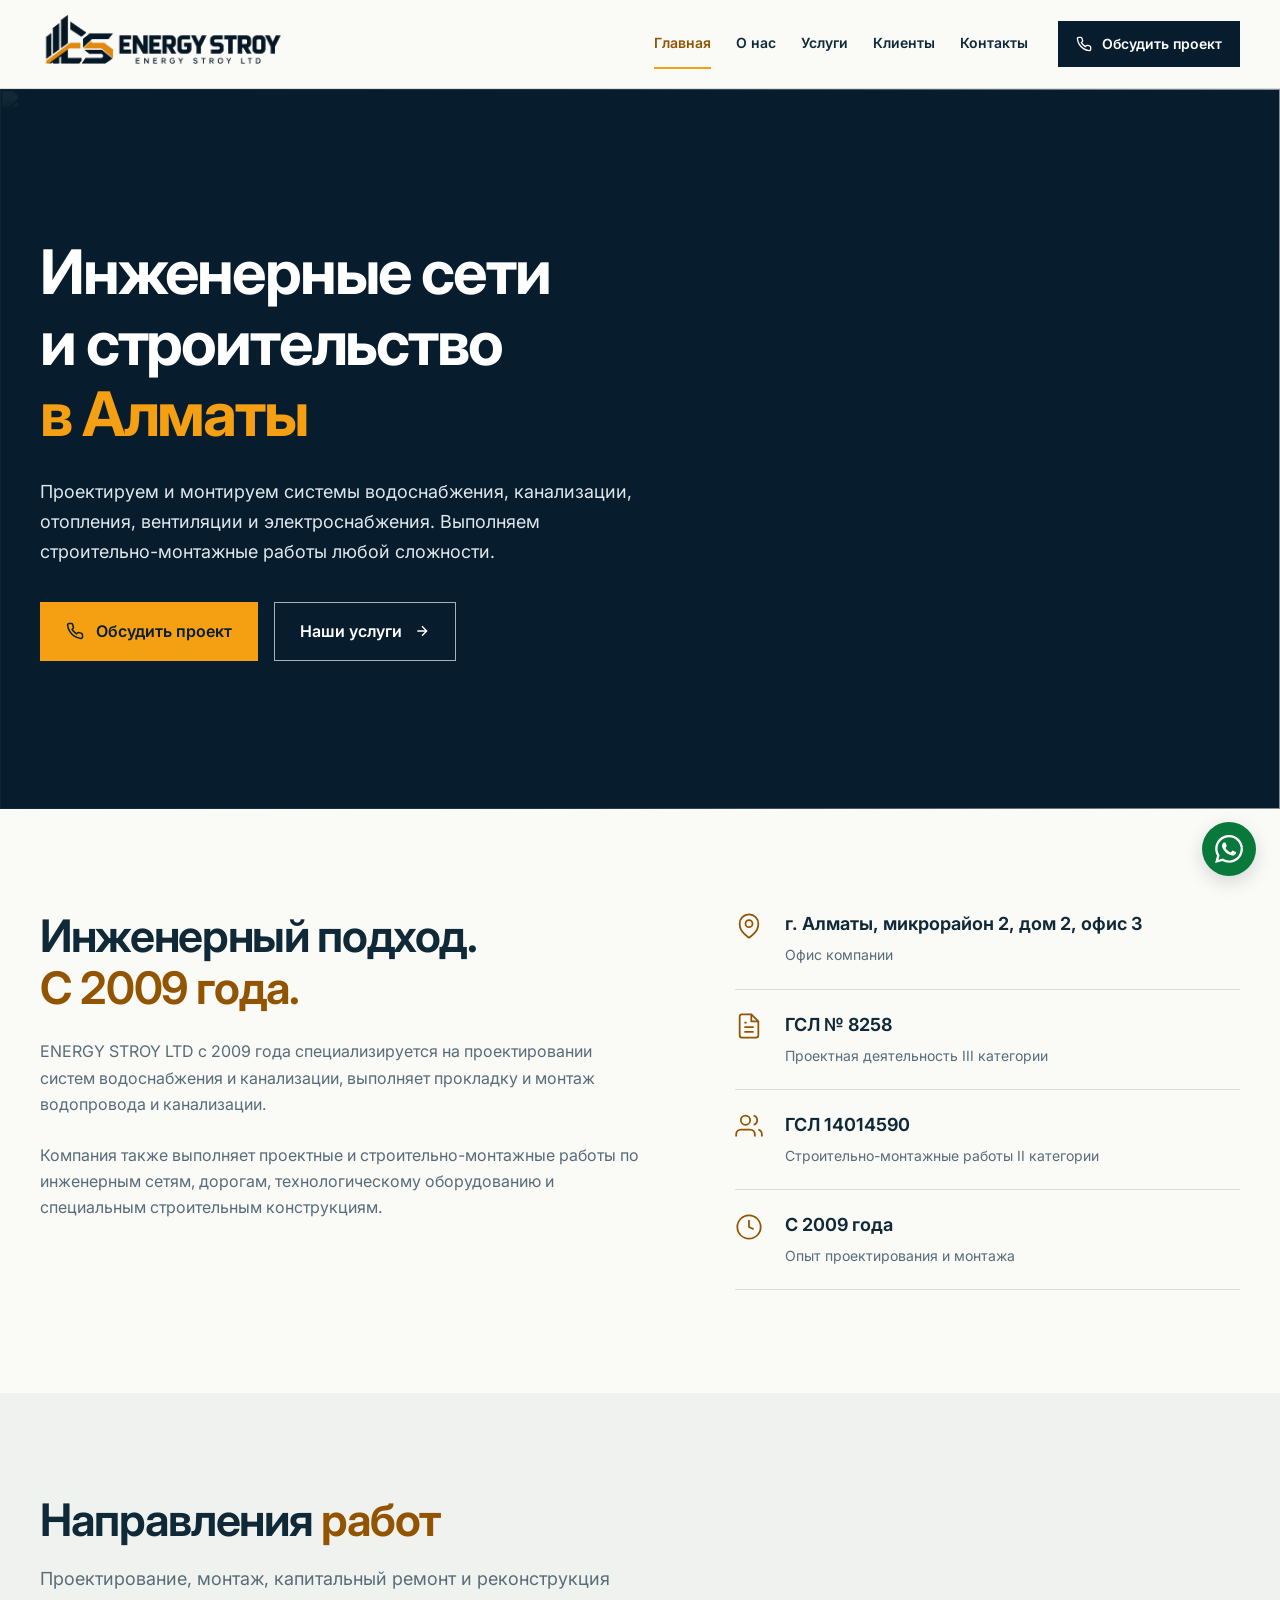
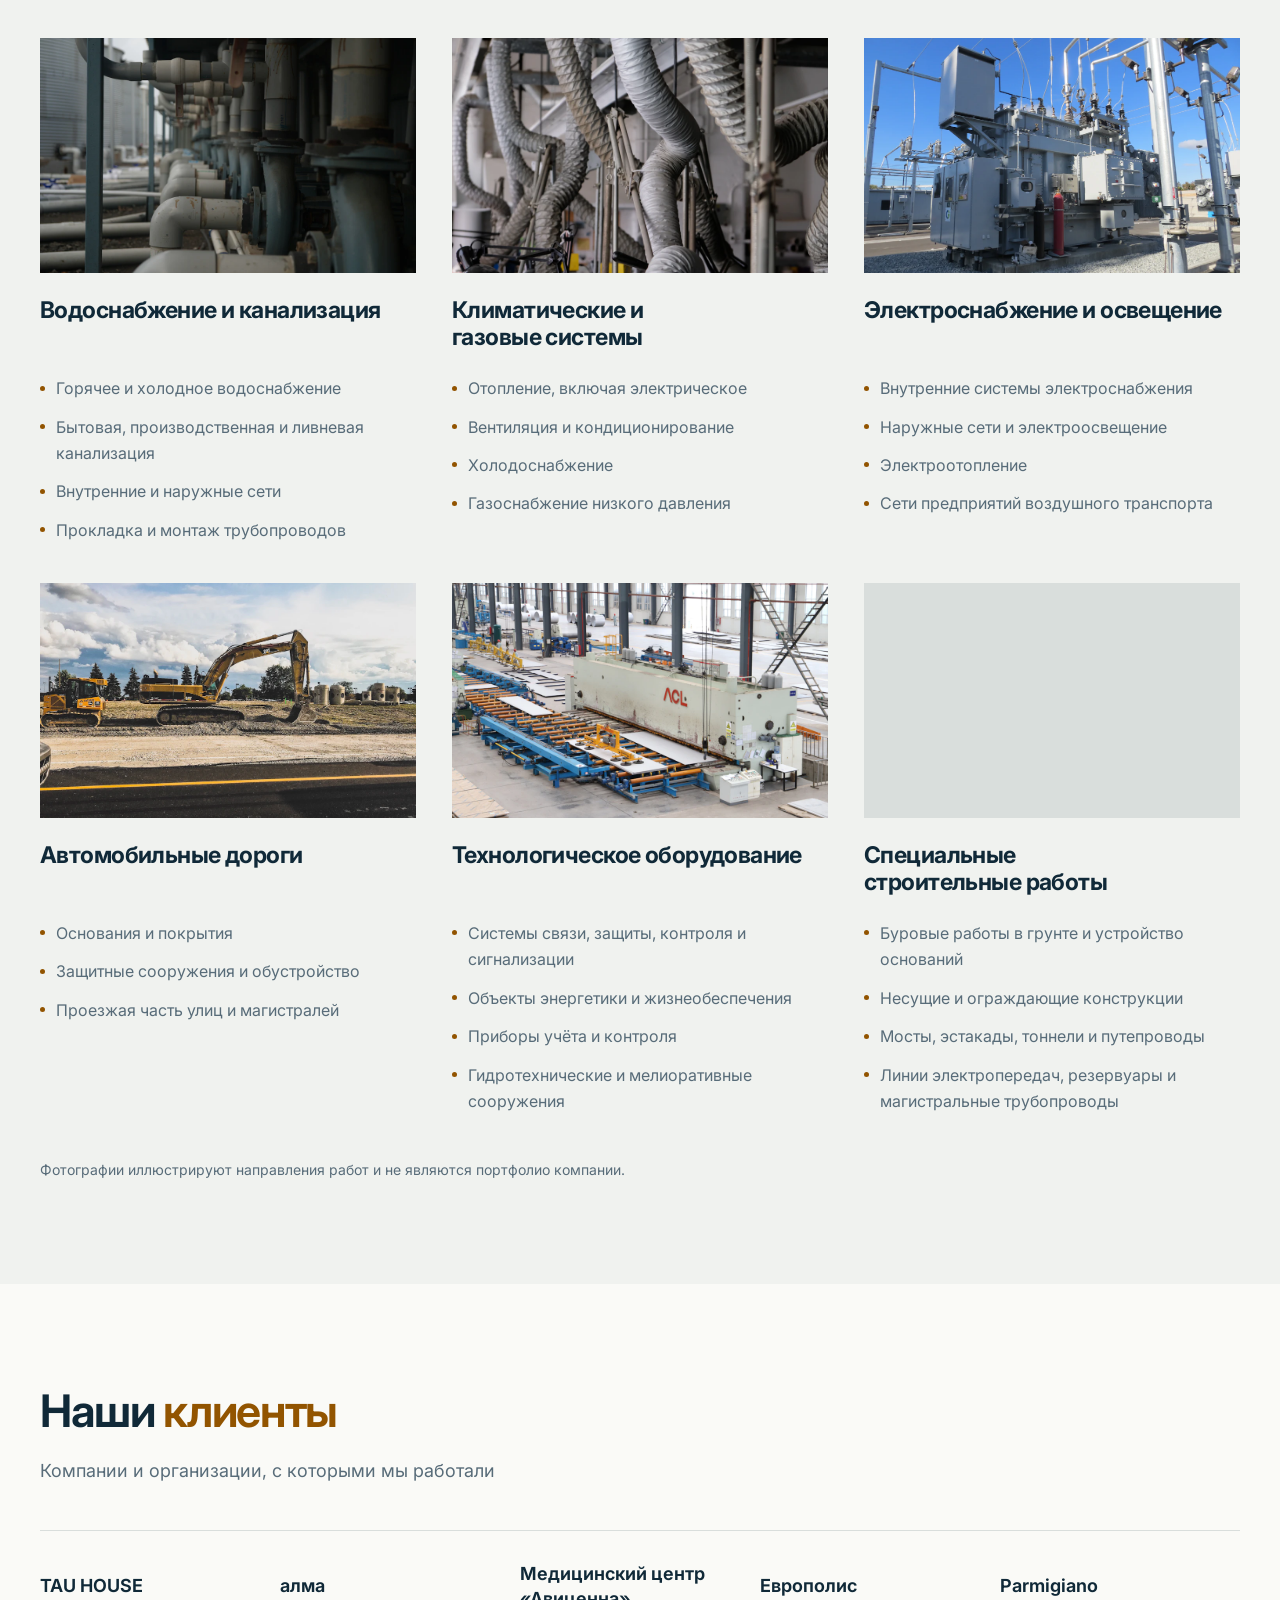
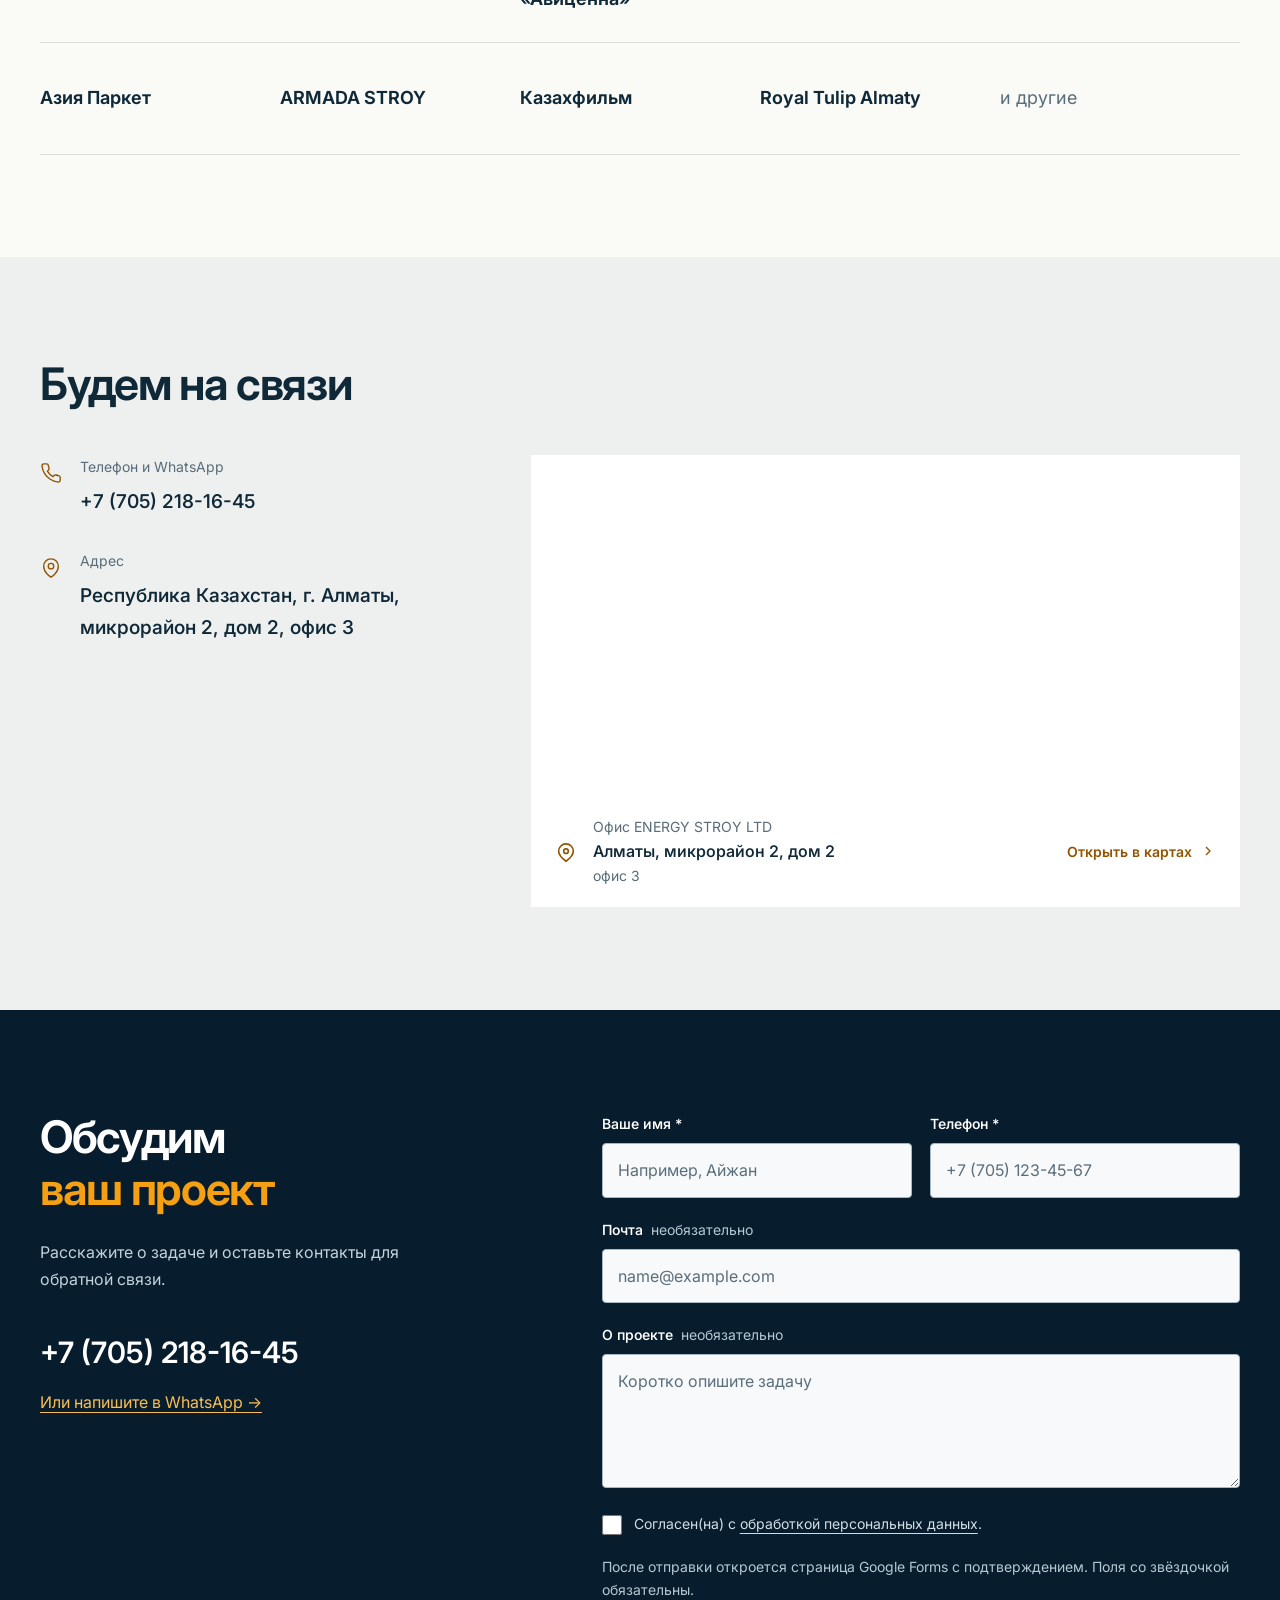
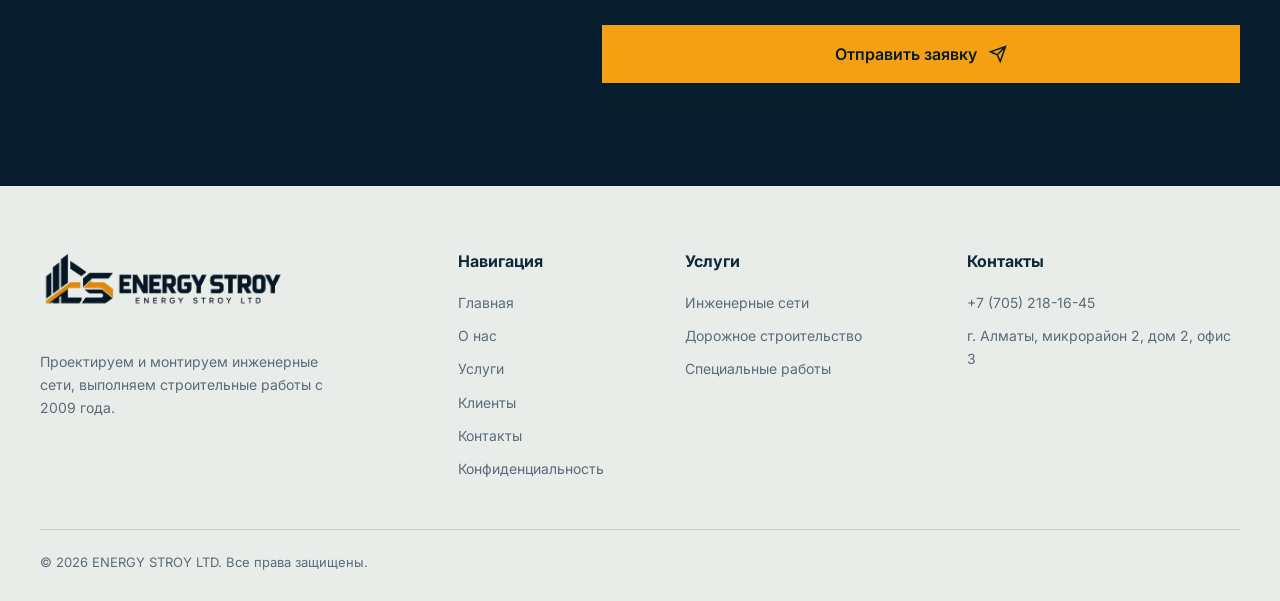
==== commit bd3240ec: "Restore relevant licensed service photos" ====
--- a/index.html
+++ b/index.html
@@ -34,7 +34,7 @@
         }
     }
     </script>
-    <link rel="stylesheet" href="style.css?v=10">
+    <link rel="stylesheet" href="style.css?v=11">
     <link rel="preconnect" href="https://fonts.googleapis.com">
     <link rel="preconnect" href="https://fonts.gstatic.com" crossorigin>
     <link rel="preconnect" href="https://images.unsplash.com">
@@ -164,6 +164,7 @@
         </div>
         <div class="services-grid">
             <div class="service-card">
+                <img class="service-image" src="images/services/water.webp" alt="Промышленные трубопроводы и запорная арматура" width="960" height="600" loading="lazy" decoding="async">
                 <div class="service-card-body">
                     <h3>Водоснабжение и канализация</h3>
                     <div class="service-list">
@@ -175,6 +176,7 @@
                 </div>
             </div>
             <div class="service-card">
+                <img class="service-image" src="images/services/climate.webp" alt="Воздуховоды промышленной вентиляции" width="960" height="600" loading="lazy" decoding="async">
                 <div class="service-card-body">
                     <h3>Климатические и газовые системы</h3>
                     <div class="service-list">
@@ -186,6 +188,7 @@
                 </div>
             </div>
             <div class="service-card">
+                <img class="service-image" src="images/services/electrical.webp" alt="Оборудование электрической подстанции" width="960" height="600" loading="lazy" decoding="async">
                 <div class="service-card-body">
                     <h3>Электроснабжение и освещение</h3>
                     <div class="service-list">
@@ -197,6 +200,7 @@
                 </div>
             </div>
             <div class="service-card">
+                <img class="service-image" src="images/services/roads.webp" alt="Экскаватор на участке дорожных работ" width="960" height="600" loading="lazy" decoding="async">
                 <div class="service-card-body">
                     <h3>Автомобильные дороги</h3>
                     <div class="service-list">
@@ -205,17 +209,20 @@
                 </div>
             </div>
             <div class="service-card">
+                <img class="service-image" src="images/services/equipment.webp" alt="Технологическая линия в производственном цехе" width="960" height="600" loading="lazy" decoding="async">
                 <div class="service-card-body">
                     <h3>Технологическое оборудование</h3>
                     <div class="service-list"><span>Системы связи, защиты, контроля и сигнализации</span><span>Объекты энергетики и жизнеобеспечения</span><span>Приборы учёта и контроля</span><span>Гидротехнические и мелиоративные сооружения</span></div>
                 </div>
             </div>
             <div class="service-card">
+                <img class="service-image" src="images/services/construction.webp" alt="Обработка металлических конструкций" width="960" height="600" loading="lazy" decoding="async">
                 <div class="service-card-body">
                     <h3>Специальные строительные работы</h3>
                     <div class="service-list"><span>Буровые работы в грунте и устройство оснований</span><span>Несущие и ограждающие конструкции</span><span>Мосты, эстакады, тоннели и путепроводы</span><span>Линии электропередач, резервуары и магистральные трубопроводы</span></div>
                 </div>
             </div>
+        <p class="service-photo-note">Фотографии иллюстрируют направления работ и не являются портфолио компании.</p>
         </div>
     </div>
 </section>
--- a/style.css
+++ b/style.css
@@ -75,7 +75,9 @@
 .about-card-label { color: var(--muted); font-size: 14px; }
 .services { background: #f0f2ef; }
 .services-grid { display: grid; grid-template-columns: repeat(3, minmax(0, 1fr)); gap: 40px 36px; }
-.service-card { border-top: 2px solid #b7c3c7; padding-top: 26px; }
+.service-card { min-width: 0; }
+.service-image { width: 100%; height: auto; aspect-ratio: 8 / 5; object-fit: cover; background: #d9dedc; margin-bottom: 24px; }
+.service-photo-note { grid-column: 1 / -1; color: var(--muted); font-size: 14px; margin-top: 4px; }
 .service-card h3 { font-size: 23px; letter-spacing: -.025em; min-height: 56px; }
 .service-list { display: grid; gap: 12px; margin-top: 22px; color: var(--muted); }
 .service-list span { display: block; padding-left: 16px; position: relative; }
@@ -188,7 +190,7 @@
   .about-card { padding-block: 18px; }
   .about-card:first-child { padding-top: 18px; border-top: 1px solid var(--line); }
   .services-grid { grid-template-columns: 1fr; gap: 30px; }
-  .service-card { padding-top: 22px; }
+  .service-image { margin-bottom: 20px; }
   .service-card h3 { min-height: 0; font-size: 24px; max-width: 28ch; }
   .service-list { margin-top: 16px; gap: 8px; }
   .clients-grid { grid-template-columns: repeat(2, minmax(0, 1fr)); }
